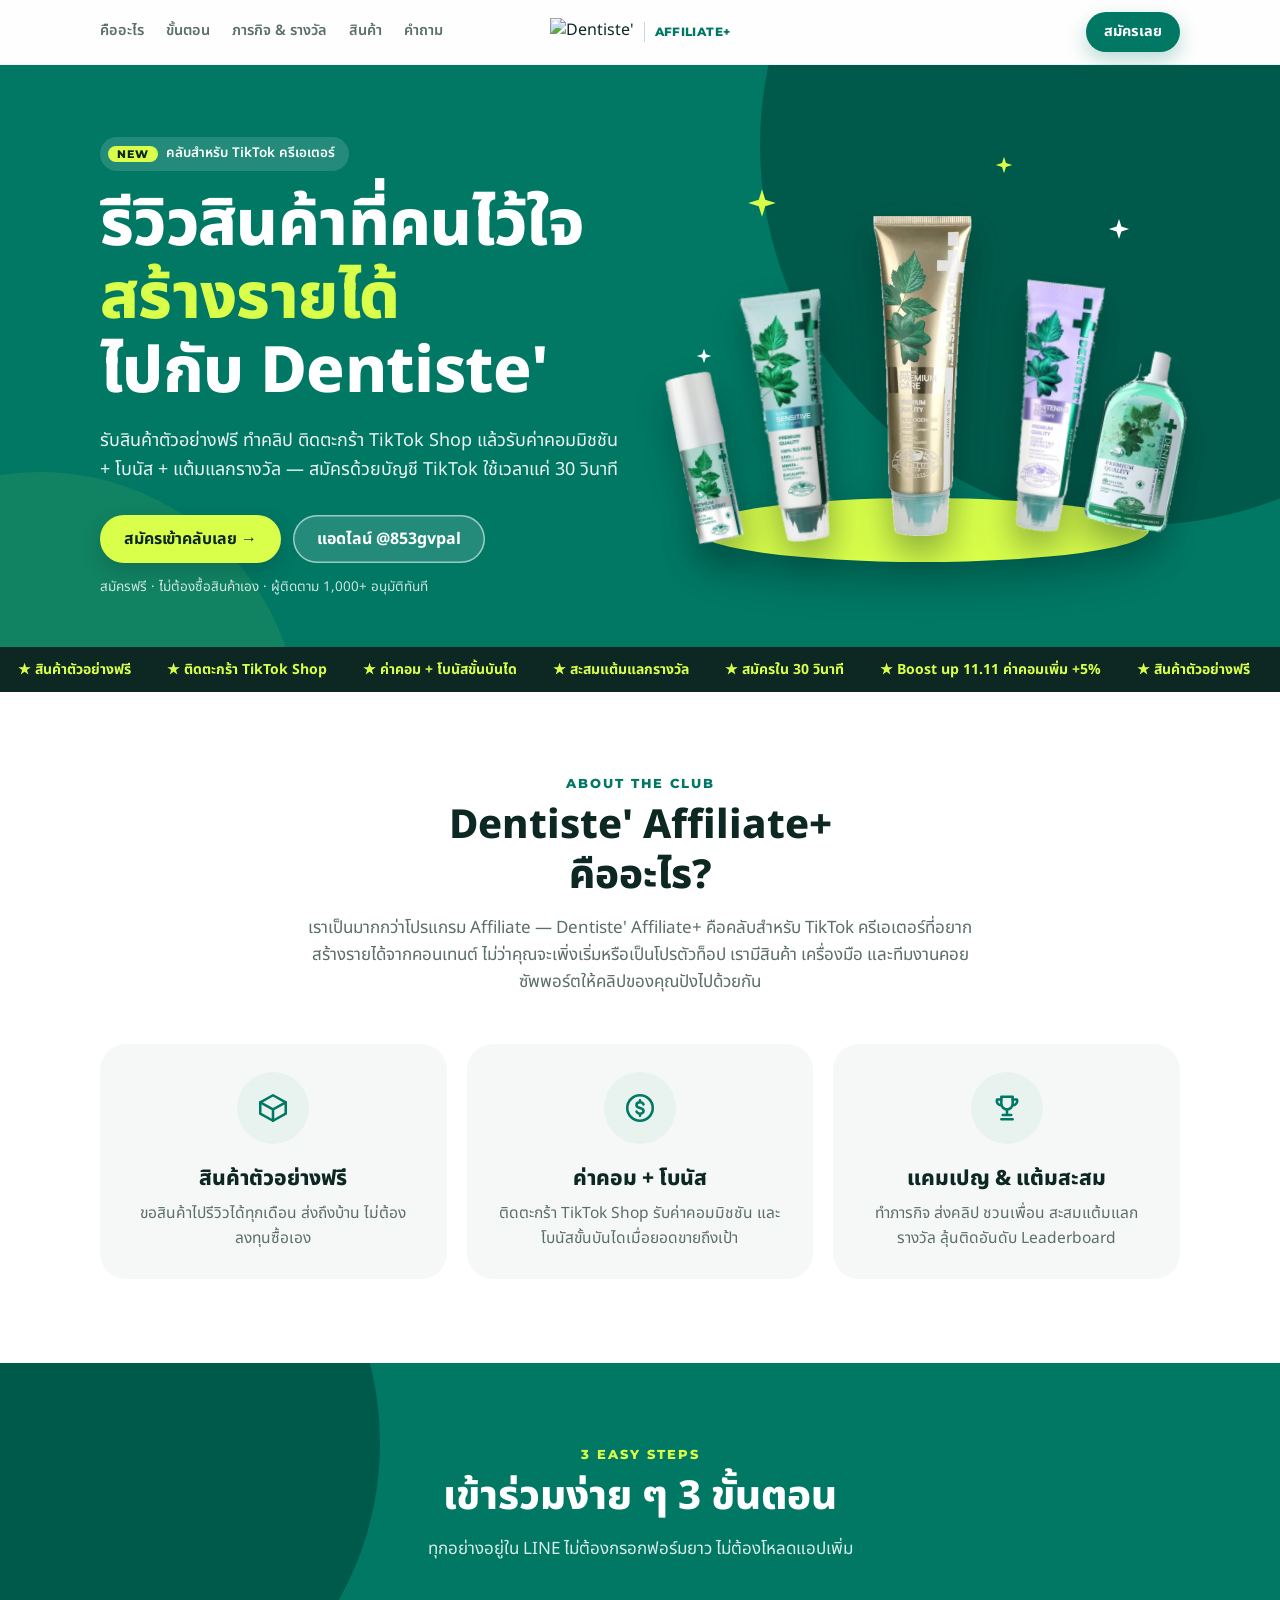
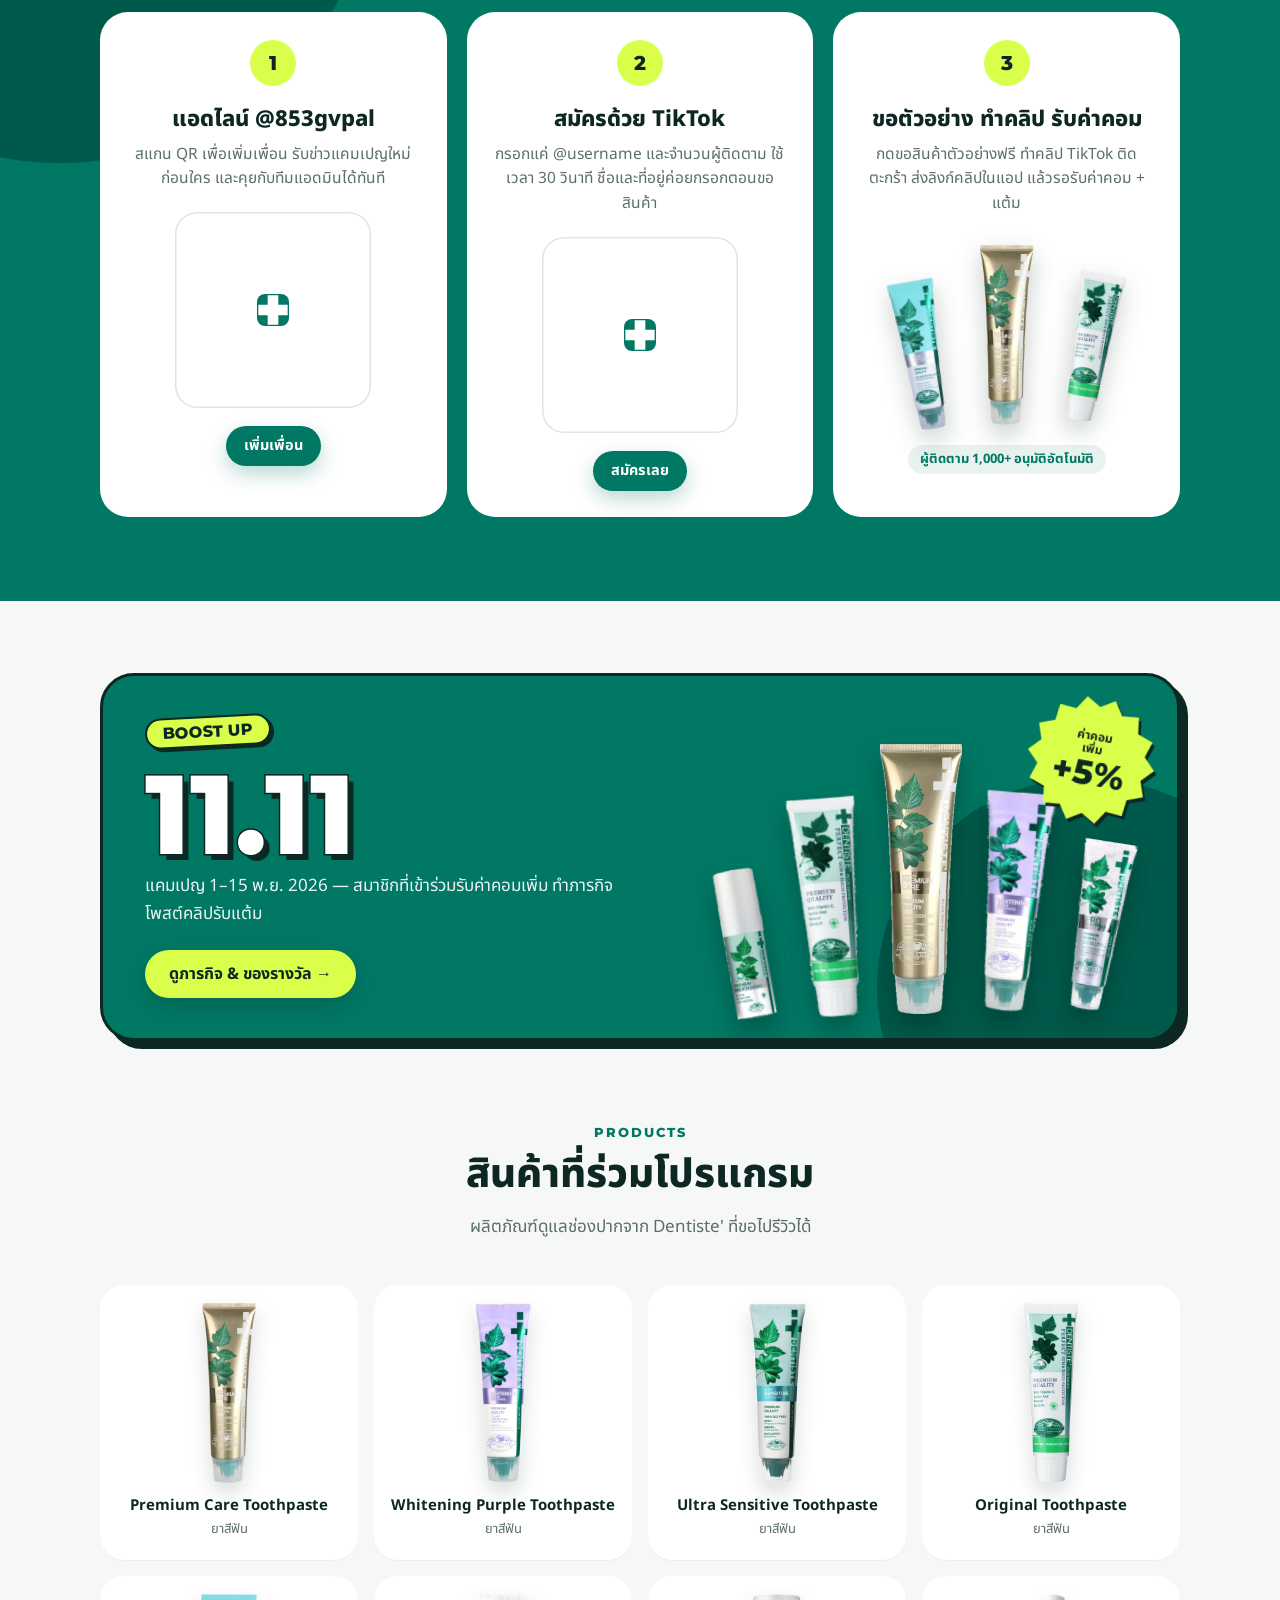
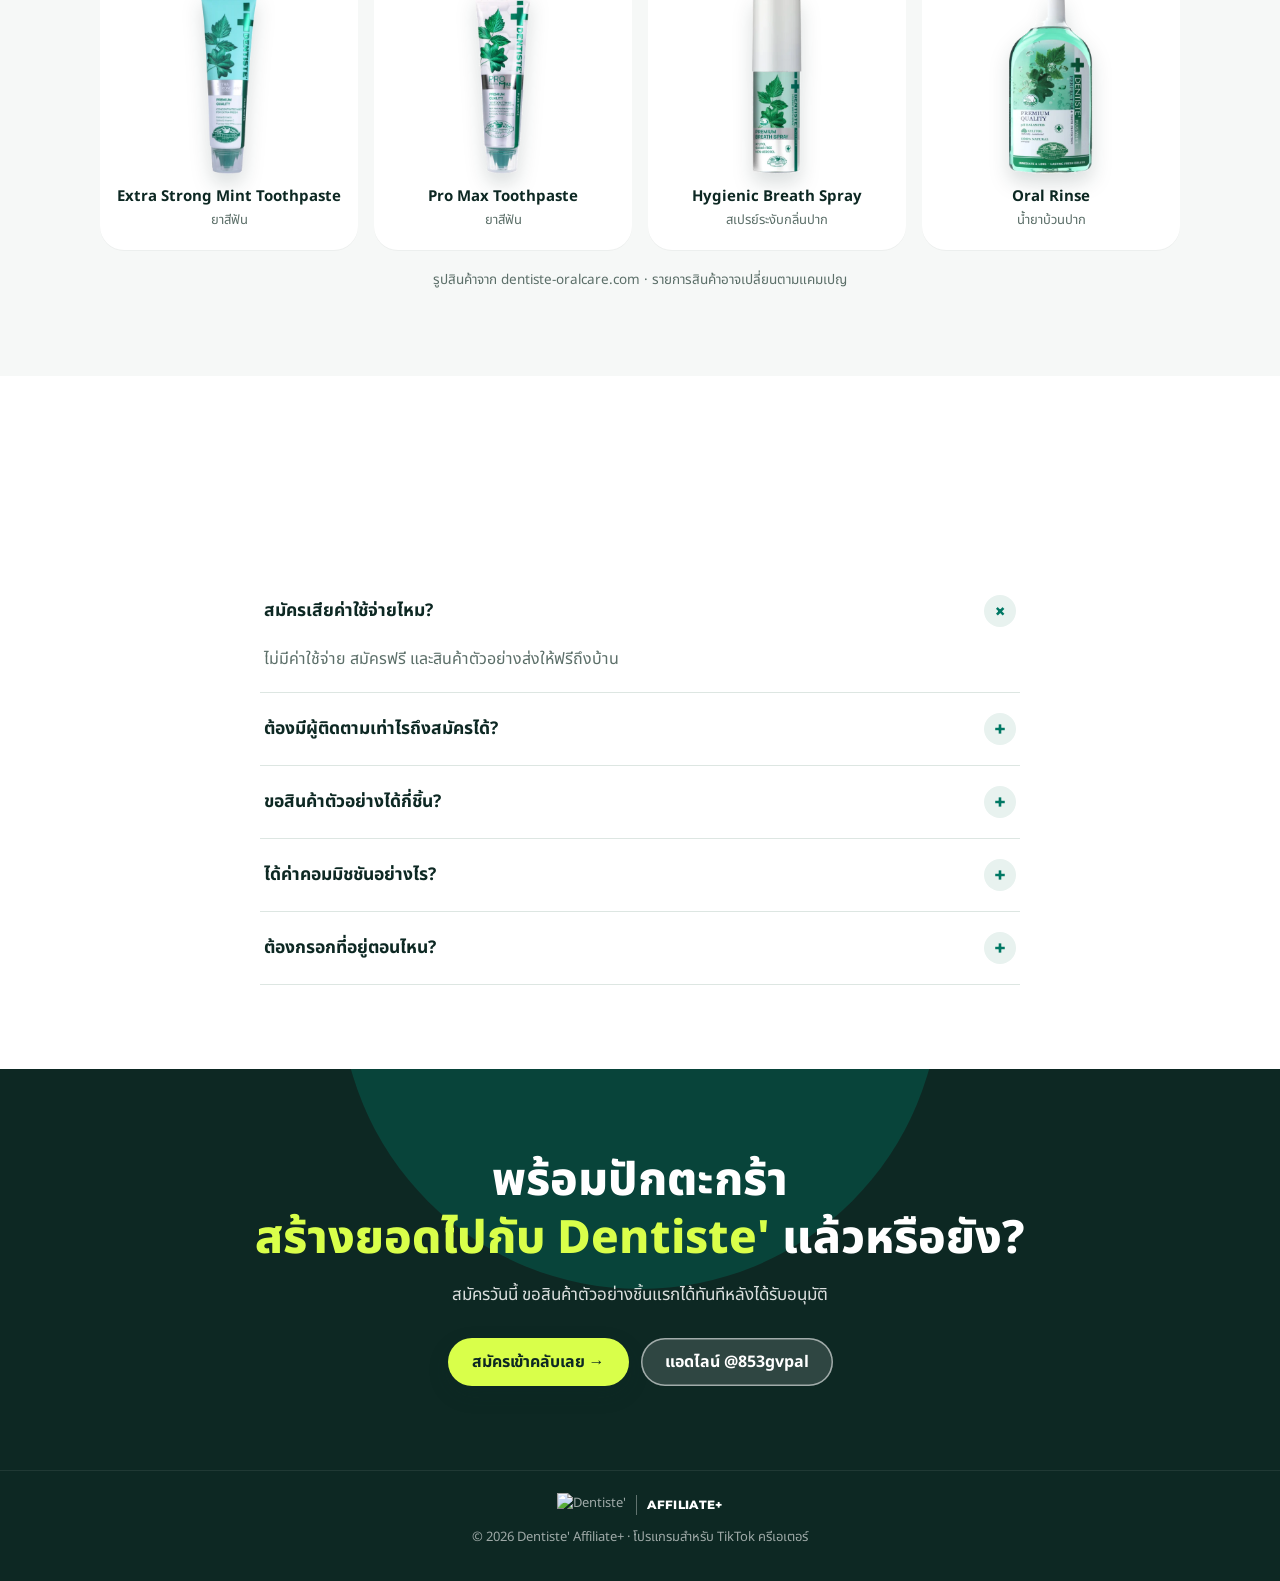
==== club/index.html @ a6939e0e "Landing: link to Affiliate Mission page" ====
<!doctype html>
<html lang="th">
<head>
<meta charset="utf-8">
<meta name="viewport" content="width=device-width, initial-scale=1, viewport-fit=cover">
<title>Dentiste' Affiliate+ | โปรแกรมครีเอเตอร์ TikTok</title>
<meta name="description" content="Dentiste' Affiliate+ คลับสำหรับ TikTok ครีเอเตอร์ รับสินค้าตัวอย่างฟรี ติดตะกร้า รับค่าคอมมิชชันและโบนัส สมัครง่ายใน 3 ขั้นตอน">
<meta property="og:title" content="Dentiste' Affiliate+">
<meta property="og:description" content="รับสินค้าตัวอย่างฟรี ติดตะกร้า TikTok รับค่าคอม + โบนัส สมัครใน 30 วินาที">
<meta property="og:image" content="https://test.jomeloandtongar.com/club/og.jpg">
<meta name="theme-color" content="#007864">
<link rel="icon" href="/logo-green.png">
<link rel="preconnect" href="https://fonts.googleapis.com"><link rel="preconnect" href="https://fonts.gstatic.com" crossorigin>
<link href="https://fonts.googleapis.com/css2?family=Montserrat:wght@700;800&family=Noto+Sans+Thai:wght@400;500;600;700;800&display=swap" rel="stylesheet">
<style>
  :root { --g: #007864; --gd: #005A4B; --gt: #E8F2EF; --lime: #D9FF4A; --ink: #0D2823; --mute: #5B6E68; --line: #DDE6E2; --bg: #F6F8F7; }
  * { box-sizing: border-box; }
  html { scroll-behavior: smooth; }
  body { margin: 0; font-family: 'Noto Sans Thai', system-ui, sans-serif; color: var(--ink); background: var(--bg); -webkit-font-smoothing: antialiased; line-height: 1.6; }
  a { color: inherit; }
  img { max-width: 100%; display: block; }
  .wrap { max-width: 1120px; margin: 0 auto; padding: 0 20px; }
  .mont { font-family: 'Montserrat', 'Noto Sans Thai', sans-serif; }

  /* top bar */
  .top { position: sticky; top: 0; z-index: 20; background: rgba(255, 255, 255, .86); -webkit-backdrop-filter: blur(18px) saturate(180%); backdrop-filter: blur(18px) saturate(180%); border-bottom: 1px solid rgba(13, 40, 35, .06); }
  .top .wrap { display: grid; grid-template-columns: 1fr auto 1fr; align-items: center; height: 64px; }
  .brand { grid-column: 2; display: flex; align-items: center; gap: 10px; text-decoration: none; }
  .brand img { height: 28px; width: auto; }
  .brand i { width: 1px; height: 20px; background: #C9D6D1; }
  .brand span { font: 800 11.5px 'Montserrat', sans-serif; letter-spacing: .03em; color: var(--g); }
  .nav { grid-column: 1; grid-row: 1; display: flex; gap: 22px; font-size: 14.5px; font-weight: 600; }
  .nav a { text-decoration: none; color: var(--mute); }
  .nav a:hover { color: var(--g); }
  .top .cta { grid-column: 3; justify-self: end; }
  .btn { display: inline-flex; align-items: center; justify-content: center; gap: 8px; min-height: 48px; padding: 0 24px; border-radius: 999px; font: 700 16px 'Noto Sans Thai', sans-serif; text-decoration: none; border: 0; cursor: pointer; transition: transform .15s, box-shadow .15s; }
  .btn:active { transform: scale(.97); }
  .btn.pri { background: var(--g); color: #fff; box-shadow: 0 8px 20px rgba(0, 120, 100, .28); }
  .btn.lime { background: var(--lime); color: var(--ink); box-shadow: 0 8px 20px rgba(13, 40, 35, .22); }
  .btn.ghost { background: rgba(255, 255, 255, .14); color: #fff; box-shadow: inset 0 0 0 1.5px rgba(255, 255, 255, .55); }
  .btn.sm { min-height: 40px; padding: 0 18px; font-size: 14.5px; }
  @media (max-width: 760px) { .nav { display: none; } .top .cta { display: none; } }

  /* hero */
  .hero { position: relative; overflow: hidden; background: var(--g); color: #fff; }
  .hero::before { content: ''; position: absolute; width: 760px; height: 760px; border-radius: 50%; background: var(--gd); right: -240px; top: -300px; }
  .hero::after { content: ''; position: absolute; width: 520px; height: 520px; border-radius: 50%; background: rgba(217, 255, 74, .08); left: -220px; bottom: -300px; }
  .hero .wrap { position: relative; z-index: 1; display: grid; grid-template-columns: 1.05fr 1fr; gap: 24px; align-items: center; padding-top: 72px; padding-bottom: 48px; }
  .eyebrow { display: inline-flex; align-items: center; gap: 8px; background: rgba(255, 255, 255, .14); border-radius: 999px; padding: 6px 14px 6px 8px; font-size: 13.5px; font-weight: 600; }
  .eyebrow b { background: var(--lime); color: var(--ink); border-radius: 999px; padding: 1px 9px; font: 800 11px 'Montserrat', sans-serif; letter-spacing: .08em; }
  .hero h1 { margin: 18px 0 0; font-size: clamp(38px, 5.6vw, 64px); line-height: 1.15; font-weight: 800; letter-spacing: -.01em; }
  .hero h1 .hl { color: var(--lime); }
  .hero p.lead { margin: 18px 0 0; font-size: 18px; opacity: .92; max-width: 520px; }
  .hero .ctas { display: flex; flex-wrap: wrap; gap: 12px; margin-top: 30px; }
  .hero .note { margin-top: 14px; font-size: 13.5px; opacity: .8; }
  .stage { position: relative; height: 440px; }
  .stage .pod { position: absolute; left: 6%; right: 6%; bottom: 26px; height: 64px; border-radius: 50%; background: var(--lime); box-shadow: 0 18px 40px rgba(0, 0, 0, .25); }
  .stage img { position: absolute; bottom: 52px; width: auto; transform: translateX(-50%); transform-origin: 50% 100%; filter: drop-shadow(0 18px 18px rgba(0, 30, 25, .38)); animation: fl 5s ease-in-out infinite; }
  @keyframes fl { 0%, 100% { translate: 0 0; } 50% { translate: 0 -8px; } }
  .spk { position: absolute; animation: tw 2.6s ease-in-out infinite; }
  @keyframes tw { 0%, 100% { opacity: .35; scale: .75; } 50% { opacity: 1; scale: 1.1; } }
  .ticker { position: relative; z-index: 1; background: var(--ink); color: var(--lime); overflow: hidden; white-space: nowrap; font: 700 14px 'Noto Sans Thai', sans-serif; }
  .ticker div { display: inline-block; padding: 12px 0; animation: tk 32s linear infinite; }
  .ticker span { margin: 0 18px; }
  @keyframes tk { to { transform: translateX(-50%); } }
  @media (max-width: 860px) {
    .hero .wrap { grid-template-columns: 1fr; padding-top: 44px; text-align: center; }
    .hero p.lead { margin-left: auto; margin-right: auto; }
    .hero .ctas { justify-content: center; }
    .stage { height: 300px; margin-top: 28px; }
    .stage img { bottom: 40px; scale: .74; }
    .stage .pod { bottom: 20px; height: 48px; }
  }

  section { padding: 84px 0; }
  .sec-k { font: 800 12.5px 'Montserrat', sans-serif; letter-spacing: .16em; color: var(--g); text-transform: uppercase; text-align: center; }
  .sec-t { margin: 10px auto 0; text-align: center; font-size: clamp(28px, 3.6vw, 40px); line-height: 1.25; font-weight: 800; max-width: 760px; }
  .sec-s { margin: 14px auto 0; text-align: center; color: var(--mute); font-size: 17px; max-width: 680px; }

  /* about */
  .about { background: #fff; }
  .perks { display: grid; grid-template-columns: repeat(3, 1fr); gap: 20px; margin-top: 48px; }
  .perk { background: var(--bg); border-radius: 26px; padding: 28px 26px; text-align: center; }
  .perk .ic { width: 72px; height: 72px; margin: 0 auto; border-radius: 50%; background: var(--gt); display: grid; place-items: center; }
  .perk .ic svg { width: 34px; height: 34px; fill: none; stroke: var(--g); stroke-width: 1.8; stroke-linecap: round; stroke-linejoin: round; }
  .perk h3 { margin: 18px 0 6px; font-size: 21px; font-weight: 800; }
  .perk p { margin: 0; color: var(--mute); font-size: 15.5px; }
  @media (max-width: 860px) { .perks { grid-template-columns: 1fr; } }

  /* steps */
  .steps { background: var(--g); color: #fff; position: relative; overflow: hidden; }
  .steps::before { content: ''; position: absolute; width: 640px; height: 640px; border-radius: 50%; background: var(--gd); left: -260px; top: -240px; }
  .steps .wrap { position: relative; }
  .steps .sec-k { color: var(--lime); }
  .steps .sec-s { color: rgba(255, 255, 255, .85); }
  .sgrid { display: grid; grid-template-columns: repeat(3, 1fr); gap: 20px; margin-top: 48px; }
  .step { background: #fff; color: var(--ink); border-radius: 28px; padding: 28px 24px 26px; text-align: center; display: flex; flex-direction: column; align-items: center; }
  .step .n { width: 46px; height: 46px; border-radius: 50%; background: var(--lime); display: grid; place-items: center; font: 800 20px 'Montserrat', sans-serif; }
  .step h3 { margin: 16px 0 6px; font-size: 22px; font-weight: 800; }
  .step p { margin: 0; color: var(--mute); font-size: 15.5px; }
  .qr { margin: 20px 0 0; width: 196px; height: 196px; padding: 14px; border-radius: 22px; background: #fff; box-shadow: inset 0 0 0 1.5px var(--line); position: relative; }
  .qr svg { width: 100%; height: 100%; display: block; }
  .qr .mid { position: absolute; left: 50%; top: 50%; width: 42px; height: 42px; margin: -21px 0 0 -21px; background: #fff; border-radius: 11px; display: grid; place-items: center; }
  .qr .mid div { width: 32px; height: 32px; border-radius: 8px; background: var(--g); display: grid; place-items: center; }
  .step .go { margin-top: 18px; }
  .step .tag { margin-top: 12px; font-size: 13px; color: var(--g); font-weight: 700; background: var(--gt); padding: 4px 12px; border-radius: 999px; }
  .prod3 { margin-top: 20px; height: 196px; width: 100%; position: relative; }
  .prod3 img { position: absolute; bottom: 8px; transform: translateX(-50%); transform-origin: 50% 100%; filter: drop-shadow(0 10px 12px rgba(0, 30, 25, .22)); }
  @media (max-width: 860px) { .sgrid { grid-template-columns: 1fr; } }

  /* campaign */
  .camp { padding: 72px 0 0; }
  .cbox { position: relative; overflow: hidden; border-radius: 34px; background: var(--g); color: #fff; display: grid; grid-template-columns: 1.1fr 1fr; align-items: center; border: 3px solid var(--ink); box-shadow: 8px 8px 0 var(--ink); }
  .cbox .tx { padding: 40px 42px; position: relative; z-index: 1; }
  .cbox .tag { display: inline-block; background: var(--lime); color: var(--ink); font: 800 16px 'Montserrat', sans-serif; padding: 4px 16px; border-radius: 999px; border: 2px solid var(--ink); box-shadow: 3px 3px 0 var(--ink); transform: rotate(-3deg); }
  .cbox .big { font: 800 clamp(64px, 9vw, 112px) 'Montserrat', sans-serif; line-height: .95; margin: 14px 0 6px; -webkit-text-stroke: 3px var(--ink); paint-order: stroke fill; text-shadow: 6px 6px 0 var(--ink); }
  .cbox p { margin: 6px 0 22px; font-size: 17px; opacity: .92; }
  .cbox .burst { position: absolute; right: 22px; top: 20px; z-index: 2; width: 128px; height: 128px; transform: rotate(10deg); filter: drop-shadow(3px 3px 0 var(--ink)); }
  .cbox .burst div { width: 100%; height: 100%; background: var(--lime); color: var(--ink); clip-path: polygon(100% 50%, 90.9% 59.3%, 95% 71.7%, 82.8% 76.2%, 81.2% 89.1%, 68.2% 87.8%, 61.1% 98.7%, 50% 92%, 38.9% 98.7%, 31.8% 87.8%, 18.8% 89.1%, 17.2% 76.2%, 5% 71.7%, 9.1% 59.3%, 0% 50%, 9.1% 40.7%, 5% 28.3%, 17.2% 23.8%, 18.8% 10.9%, 31.8% 12.2%, 38.9% 1.3%, 50% 8%, 61.1% 1.3%, 68.2% 12.2%, 81.2% 10.9%, 82.8% 23.8%, 95% 28.3%, 90.9% 40.7%); display: flex; flex-direction: column; align-items: center; justify-content: center; text-align: center; }
  .cbox .burst span { font-size: 12px; font-weight: 700; line-height: 1.1; }
  .cbox .burst b { font: 800 34px 'Montserrat', sans-serif; line-height: 1; }
  .cbox .art { position: relative; height: 100%; min-height: 340px; }
  .cbox .art::before { content: ''; position: absolute; width: 420px; height: 420px; border-radius: 50%; background: var(--gd); right: -120px; bottom: -160px; }
  .cbox .art img { position: absolute; bottom: 24px; transform: translateX(-50%); transform-origin: 50% 100%; filter: drop-shadow(0 14px 14px rgba(0, 30, 25, .4)); }
  @media (max-width: 860px) { .cbox { grid-template-columns: 1fr; text-align: center; } .cbox .tx { padding: 34px 24px 0; } .cbox .art { min-height: 260px; } .cbox .burst { width: 104px; height: 104px; right: 12px; top: 12px; } .cbox .burst b { font-size: 26px; } }

  /* products */
  .pgrid { display: grid; grid-template-columns: repeat(4, 1fr); gap: 16px; margin-top: 44px; }
  .pc { background: #fff; border-radius: 24px; padding: 18px 16px 18px; text-align: center; box-shadow: 0 1px 0 rgba(13, 40, 35, .04); transition: transform .2s, box-shadow .2s; }
  .pc:hover { transform: translateY(-4px); box-shadow: 0 16px 30px rgba(0, 60, 50, .10); }
  .pc .im { height: 180px; display: flex; align-items: flex-end; justify-content: center; }
  .pc .im img { max-height: 100%; max-width: 100%; height: auto; width: auto; object-fit: contain; filter: drop-shadow(0 10px 10px rgba(0, 30, 25, .15)); }
  .pc b { display: block; margin-top: 12px; font-size: 15px; line-height: 1.4; }
  .pc span { font-size: 13px; color: var(--mute); }
  .src { text-align: center; margin-top: 20px; font-size: 13.5px; color: var(--mute); }
  @media (max-width: 860px) { .pgrid { grid-template-columns: repeat(2, 1fr); } .pc .im { height: 140px; } }

  /* faq */
  .faq { background: #fff; }
  .qa { max-width: 760px; margin: 40px auto 0; }
  details { border-bottom: 1px solid var(--line); }
  summary { list-style: none; cursor: pointer; padding: 20px 4px; font-size: 17.5px; font-weight: 700; display: flex; justify-content: space-between; align-items: center; gap: 16px; }
  summary::-webkit-details-marker { display: none; }
  summary::after { content: '+'; flex: none; width: 32px; height: 32px; border-radius: 50%; background: var(--gt); color: var(--g); display: grid; place-items: center; font: 700 20px 'Montserrat', sans-serif; transition: transform .2s; }
  details[open] summary::after { transform: rotate(45deg); }
  details p { margin: 0 4px 20px; color: var(--mute); font-size: 16px; }

  /* final */
  .final { background: var(--ink); color: #fff; text-align: center; position: relative; overflow: hidden; }
  .final::before { content: ''; position: absolute; width: 600px; height: 600px; border-radius: 50%; background: rgba(0, 120, 100, .35); left: 50%; top: -380px; transform: translateX(-50%); }
  .final .wrap { position: relative; }
  .final h2 { margin: 0; font-size: clamp(30px, 4vw, 46px); line-height: 1.25; font-weight: 800; }
  .final h2 .hl { color: var(--lime); }
  .final p { margin: 14px auto 28px; max-width: 560px; opacity: .85; font-size: 17px; }
  .final .ctas { display: flex; justify-content: center; flex-wrap: wrap; gap: 12px; }
  footer { background: var(--ink); color: rgba(255, 255, 255, .6); font-size: 13px; text-align: center; padding: 22px 20px 34px; border-top: 1px solid rgba(255, 255, 255, .08); }
  footer .brand { justify-content: center; margin-bottom: 10px; }
  footer .brand span { color: #fff; }
  footer .brand i { background: rgba(255, 255, 255, .35); }

  .rv { opacity: 0; transform: translateY(18px); transition: opacity .7s ease, transform .7s ease; }
  .rv.in { opacity: 1; transform: none; }
  @media (prefers-reduced-motion: reduce) { * { animation: none !important; transition: none !important; } .rv { opacity: 1; transform: none; } html { scroll-behavior: auto; } }
</style>
</head>
<body>

<header class="top"><div class="wrap">
  <nav class="nav"><a href="#about">คืออะไร</a><a href="#steps">ขั้นตอน</a><a href="/club/challenge/">ภารกิจ & รางวัล</a><a href="#products">สินค้า</a><a href="#faq">คำถาม</a></nav>
  <a class="brand" href="#top" aria-label="Dentiste' Affiliate+"><img src="/logo-green.png" alt="Dentiste'"><i></i><span>AFFILIATE+</span></a>
  <a class="btn pri sm cta" href="https://liff.line.me/2012132241-ifUH9yrd?page=register&amp;c=landing">สมัครเลย</a>
</div></header>

<main id="top">
<section class="hero" style="padding:0">
  <div class="wrap">
    <div>
      <span class="eyebrow"><b>NEW</b>คลับสำหรับ TikTok ครีเอเตอร์</span>
      <h1>รีวิวสินค้าที่คนไว้ใจ<br><span class="hl">สร้างรายได้</span><br>ไปกับ Dentiste'</h1>
      <p class="lead">รับสินค้าตัวอย่างฟรี ทำคลิป ติดตะกร้า TikTok Shop แล้วรับค่าคอมมิชชัน + โบนัส + แต้มแลกรางวัล — สมัครด้วยบัญชี TikTok ใช้เวลาแค่ 30 วินาที</p>
      <div class="ctas"><a class="btn lime" href="https://liff.line.me/2012132241-ifUH9yrd?page=register&amp;c=landing">สมัครเข้าคลับเลย →</a><a class="btn ghost" href="https://line.me/R/ti/p/@853gvpal">แอดไลน์ @853gvpal</a></div>
      <div class="note">สมัครฟรี · ไม่ต้องซื้อสินค้าเอง · ผู้ติดตาม 1,000+ อนุมัติทันที</div>
    </div>
    <div class="stage" aria-hidden="true">
      <div class="pod"></div>
      <img src="/img/c/spray.webp" alt="" style="left:11%;height:170px;rotate:-12deg;animation-delay:.4s">
      <img src="/img/c/rinse.webp" alt="" style="left:89%;height:180px;rotate:11deg;animation-delay:1.5s">
      <img src="/img/c/sens.webp" alt="" style="left:28%;height:250px;rotate:-7deg;animation-delay:1.1s">
      <img src="/img/c/purple.webp" alt="" style="left:72%;height:250px;rotate:7deg;animation-delay:.7s">
      <img src="/img/c/care.webp" alt="" style="left:50%;height:320px;animation-delay:0s">
      <svg class="spk" style="left:16%;top:40px;width:30px;height:30px;animation-delay:0.2s" viewBox="0 0 24 24"><path d="M12 1l2.6 8.4L23 12l-8.4 2.6L12 23l-2.6-8.4L1 12l8.4-2.6z" fill="#D9FF4A"/></svg><svg class="spk" style="left:86%;top:70px;width:22px;height:22px;animation-delay:1s" viewBox="0 0 24 24"><path d="M12 1l2.6 8.4L23 12l-8.4 2.6L12 23l-2.6-8.4L1 12l8.4-2.6z" fill="#fff"/></svg><svg class="spk" style="left:64%;top:8px;width:18px;height:18px;animation-delay:1.6s" viewBox="0 0 24 24"><path d="M12 1l2.6 8.4L23 12l-8.4 2.6L12 23l-2.6-8.4L1 12l8.4-2.6z" fill="#D9FF4A"/></svg><svg class="spk" style="left:6%;top:200px;width:16px;height:16px;animation-delay:0.8s" viewBox="0 0 24 24"><path d="M12 1l2.6 8.4L23 12l-8.4 2.6L12 23l-2.6-8.4L1 12l8.4-2.6z" fill="#fff"/></svg>
    </div>
  </div>
  <div class="ticker" aria-hidden="true"><div><span>★ สินค้าตัวอย่างฟรี</span><span>★ ติดตะกร้า TikTok Shop</span><span>★ ค่าคอม + โบนัสขั้นบันได</span><span>★ สะสมแต้มแลกรางวัล</span><span>★ สมัครใน 30 วินาที</span><span>★ Boost up 11.11 ค่าคอมเพิ่ม +5%</span><span>★ สินค้าตัวอย่างฟรี</span><span>★ ติดตะกร้า TikTok Shop</span><span>★ ค่าคอม + โบนัสขั้นบันได</span><span>★ สะสมแต้มแลกรางวัล</span><span>★ สมัครใน 30 วินาที</span><span>★ Boost up 11.11 ค่าคอมเพิ่ม +5%</span></div></div>
</section>

<section class="about" id="about">
  <div class="wrap">
    <div class="sec-k rv">About the club</div>
    <h2 class="sec-t rv">Dentiste' Affiliate+<br>คืออะไร?</h2>
    <p class="sec-s rv">เราเป็นมากกว่าโปรแกรม Affiliate — Dentiste' Affiliate+ คือคลับสำหรับ TikTok ครีเอเตอร์ที่อยากสร้างรายได้จากคอนเทนต์ ไม่ว่าคุณจะเพิ่งเริ่มหรือเป็นโปรตัวท็อป เรามีสินค้า เครื่องมือ และทีมงานคอยซัพพอร์ตให้คลิปของคุณปังไปด้วยกัน</p>
    <div class="perks">
      <div class="perk rv"><div class="ic"><svg viewBox="0 0 24 24"><path d="M21 8 12 3 3 8v8l9 5 9-5z"/><path d="M3 8l9 5 9-5M12 13v8"/></svg></div><h3>สินค้าตัวอย่างฟรี</h3><p>ขอสินค้าไปรีวิวได้ทุกเดือน ส่งถึงบ้าน ไม่ต้องลงทุนซื้อเอง</p></div>
      <div class="perk rv"><div class="ic"><svg viewBox="0 0 24 24"><circle cx="12" cy="12" r="9"/><path d="M14.5 9.5c-.5-1-1.4-1.5-2.5-1.5-1.5 0-2.5.8-2.5 2s1 1.6 2.5 2 2.5.8 2.5 2-1 2-2.5 2c-1.1 0-2-.5-2.5-1.5M12 6.5V8M12 16v1.5"/></svg></div><h3>ค่าคอม + โบนัส</h3><p>ติดตะกร้า TikTok Shop รับค่าคอมมิชชัน และโบนัสขั้นบันไดเมื่อยอดขายถึงเป้า</p></div>
      <div class="perk rv"><div class="ic"><svg viewBox="0 0 24 24"><path d="M8 4h8v5a4 4 0 0 1-8 0z"/><path d="M8 6H5a3 3 0 0 0 3 4M16 6h3a3 3 0 0 1-3 4M12 13v4M8 20h8M9 17h6"/></svg></div><h3>แคมเปญ & แต้มสะสม</h3><p>ทำภารกิจ ส่งคลิป ชวนเพื่อน สะสมแต้มแลกรางวัล ลุ้นติดอันดับ Leaderboard</p></div>
    </div>
  </div>
</section>

<section class="steps" id="steps">
  <div class="wrap">
    <div class="sec-k rv">3 easy steps</div>
    <h2 class="sec-t rv">เข้าร่วมง่าย ๆ 3 ขั้นตอน</h2>
    <p class="sec-s rv">ทุกอย่างอยู่ใน LINE ไม่ต้องกรอกฟอร์มยาว ไม่ต้องโหลดแอปเพิ่ม</p>
    <div class="sgrid">
      <div class="step rv"><span class="n">1</span><h3>แอดไลน์ @853gvpal</h3><p>สแกน QR เพื่อเพิ่มเพื่อน รับข่าวแคมเปญใหม่ก่อนใคร และคุยกับทีมแอดมินได้ทันที</p>
        <a class="qr" href="https://line.me/R/ti/p/@853gvpal" aria-label="เพิ่มเพื่อน LINE @853gvpal"><svg data-qr="https://line.me/R/ti/p/@853gvpal" aria-hidden="true"></svg><span class="mid"><div><svg width="18" height="18" viewBox="0 0 24 24"><path d="M8 1h8v7h7v8h-7v7H8v-7H1V8h7z" fill="#fff"/></svg></div></span></a>
        <a class="btn pri sm go" href="https://line.me/R/ti/p/@853gvpal">เพิ่มเพื่อน</a></div>
      <div class="step rv"><span class="n">2</span><h3>สมัครด้วย TikTok</h3><p>กรอกแค่ @username และจำนวนผู้ติดตาม ใช้เวลา 30 วินาที ชื่อและที่อยู่ค่อยกรอกตอนขอสินค้า</p>
        <a class="qr" href="https://liff.line.me/2012132241-ifUH9yrd?page=register&amp;c=landing" aria-label="สมัครสมาชิก"><svg data-qr="https://liff.line.me/2012132241-ifUH9yrd?page=register&amp;c=landing" aria-hidden="true"></svg><span class="mid"><div><svg width="18" height="18" viewBox="0 0 24 24"><path d="M8 1h8v7h7v8h-7v7H8v-7H1V8h7z" fill="#fff"/></svg></div></span></a>
        <a class="btn pri sm go" href="https://liff.line.me/2012132241-ifUH9yrd?page=register&amp;c=landing">สมัครเลย</a></div>
      <div class="step rv"><span class="n">3</span><h3>ขอตัวอย่าง ทำคลิป รับค่าคอม</h3><p>กดขอสินค้าตัวอย่างฟรี ทำคลิป TikTok ติดตะกร้า ส่งลิงก์คลิปในแอป แล้วรอรับค่าคอม + แต้ม</p>
        <div class="prod3" aria-hidden="true">
          <img src="/img/c/mint.webp" alt="" style="left:26%;height:150px;rotate:-10deg">
          <img src="/img/c/orig.webp" alt="" style="left:74%;height:150px;rotate:10deg">
          <img src="/img/c/care.webp" alt="" style="left:50%;height:180px">
        </div>
        <span class="tag">ผู้ติดตาม 1,000+ อนุมัติอัตโนมัติ</span></div>
    </div>
  </div>
</section>

<div class="camp"><div class="wrap">
  <div class="cbox rv">
    <div class="burst"><div><span>ค่าคอม<br>เพิ่ม</span><b>+5%</b></div></div>
    <div class="tx">
      <span class="tag">BOOST UP</span>
      <div class="big">11.11</div>
      <p>แคมเปญ 1–15 พ.ย. 2026 — สมาชิกที่เข้าร่วมรับค่าคอมเพิ่ม ทำภารกิจโพสต์คลิปรับแต้ม</p>
      <a class="btn lime" href="/club/challenge/">ดูภารกิจ & ของรางวัล →</a>
    </div>
    <div class="art" aria-hidden="true">
      <img src="/img/c/spray.webp" alt="" style="left:18%;height:150px;rotate:-10deg">
      <img src="/img/c/promax.webp" alt="" style="left:82%;height:170px;rotate:9deg">
      <img src="/img/c/orig.webp" alt="" style="left:34%;height:220px;rotate:-5deg">
      <img src="/img/c/purple.webp" alt="" style="left:66%;height:220px;rotate:5deg">
      <img src="/img/c/care.webp" alt="" style="left:50%;height:270px">
    </div>
  </div>
</div></div>

<section id="products">
  <div class="wrap">
    <div class="sec-k rv">Products</div>
    <h2 class="sec-t rv">สินค้าที่ร่วมโปรแกรม</h2>
    <p class="sec-s rv">ผลิตภัณฑ์ดูแลช่องปากจาก Dentiste' ที่ขอไปรีวิวได้</p>
    <div class="pgrid"><div class="pc rv"><div class="im"><img src="/img/c/care.webp" alt="Dentiste' Premium Care Toothpaste" loading="lazy"></div><b>Premium Care Toothpaste</b><span>ยาสีฟัน</span></div><div class="pc rv"><div class="im"><img src="/img/c/purple.webp" alt="Dentiste' Whitening Purple Toothpaste" loading="lazy"></div><b>Whitening Purple Toothpaste</b><span>ยาสีฟัน</span></div><div class="pc rv"><div class="im"><img src="/img/c/sens.webp" alt="Dentiste' Ultra Sensitive Toothpaste" loading="lazy"></div><b>Ultra Sensitive Toothpaste</b><span>ยาสีฟัน</span></div><div class="pc rv"><div class="im"><img src="/img/c/orig.webp" alt="Dentiste' Original Toothpaste" loading="lazy"></div><b>Original Toothpaste</b><span>ยาสีฟัน</span></div><div class="pc rv"><div class="im"><img src="/img/c/mint.webp" alt="Dentiste' Extra Strong Mint Toothpaste" loading="lazy"></div><b>Extra Strong Mint Toothpaste</b><span>ยาสีฟัน</span></div><div class="pc rv"><div class="im"><img src="/img/c/promax.webp" alt="Dentiste' Pro Max Toothpaste" loading="lazy"></div><b>Pro Max Toothpaste</b><span>ยาสีฟัน</span></div><div class="pc rv"><div class="im"><img src="/img/c/spray.webp" alt="Dentiste' Hygienic Breath Spray" loading="lazy"></div><b>Hygienic Breath Spray</b><span>สเปรย์ระงับกลิ่นปาก</span></div><div class="pc rv"><div class="im"><img src="/img/c/rinse.webp" alt="Dentiste' Oral Rinse" loading="lazy"></div><b>Oral Rinse</b><span>น้ำยาบ้วนปาก</span></div></div>
    <div class="src">รูปสินค้าจาก dentiste-oralcare.com · รายการสินค้าอาจเปลี่ยนตามแคมเปญ</div>
  </div>
</section>

<section class="faq" id="faq">
  <div class="wrap">
    <div class="sec-k rv">FAQ</div>
    <h2 class="sec-t rv">คำถามที่พบบ่อย</h2>
    <div class="qa">
      <details open><summary>สมัครเสียค่าใช้จ่ายไหม?</summary><p>ไม่มีค่าใช้จ่าย สมัครฟรี และสินค้าตัวอย่างส่งให้ฟรีถึงบ้าน</p></details>
      <details><summary>ต้องมีผู้ติดตามเท่าไรถึงสมัครได้?</summary><p>สมัครได้ทุกคนที่มีบัญชี TikTok ถ้ามีผู้ติดตาม 1,000 คนขึ้นไประบบอนุมัติให้อัตโนมัติ ถ้าน้อยกว่านั้นทีมงานจะตรวจสอบและแจ้งผลทาง LINE</p></details>
      <details><summary>ขอสินค้าตัวอย่างได้กี่ชิ้น?</summary><p>ขอได้ตามโควตาของแต่ละเดือน ดูจำนวนสิทธิ์ที่เหลือได้ในหน้า "สินค้า" ในแอป เมื่อได้รับของแล้วส่งลิงก์คลิปรีวิวเพื่อขอชิ้นต่อไป</p></details>
      <details><summary>ได้ค่าคอมมิชชันอย่างไร?</summary><p>ติดตะกร้าสินค้า Dentiste' ใน TikTok Shop ค่าคอมจ่ายตามระบบ TikTok Shop และทีมงานนำยอดขายมาคำนวณโบนัสขั้นบันไดและแต้มให้ในแอป</p></details>
      <details><summary>ต้องกรอกที่อยู่ตอนไหน?</summary><p>กรอกครั้งเดียวตอนขอสินค้าตัวอย่างชิ้นแรก ระบบจะจำไว้ให้ ครั้งต่อไปกดยืนยันได้เลย</p></details>
    </div>
  </div>
</section>

<section class="final">
  <div class="wrap">
    <h2>พร้อมปักตะกร้า<br><span class="hl">สร้างยอดไปกับ Dentiste'</span> แล้วหรือยัง?</h2>
    <p>สมัครวันนี้ ขอสินค้าตัวอย่างชิ้นแรกได้ทันทีหลังได้รับอนุมัติ</p>
    <div class="ctas"><a class="btn lime" href="https://liff.line.me/2012132241-ifUH9yrd?page=register&amp;c=landing">สมัครเข้าคลับเลย →</a><a class="btn ghost" href="https://line.me/R/ti/p/@853gvpal">แอดไลน์ @853gvpal</a></div>
  </div>
</section>
</main>

<footer>
  <div class="brand"><img src="/logo-white.png" alt="Dentiste'" style="height:24px"><i></i><span>AFFILIATE+</span></div>
  © 2026 Dentiste' Affiliate+ · โปรแกรมสำหรับ TikTok ครีเอเตอร์
</footer>

<script src="https://cdnjs.cloudflare.com/ajax/libs/qrcode-generator/1.4.4/qrcode.min.js"></script>
<script>
  (function () {
    var els = document.querySelectorAll('.rv');
    if (!('IntersectionObserver' in window)) { els.forEach(function (e) { e.classList.add('in'); }); } else {
      var io = new IntersectionObserver(function (es) { es.forEach(function (e) { if (e.isIntersecting) { e.target.classList.add('in'); io.unobserve(e.target); } }); }, { threshold: .12 });
      els.forEach(function (e) { io.observe(e); });
    }
    if (window.qrcode) document.querySelectorAll('svg[data-qr]').forEach(function (svg) {
      var q = qrcode(0, 'H'); q.addData(svg.getAttribute('data-qr').replace(/&amp;/g, '&')); q.make();
      var n = q.getModuleCount(), d = '';
      for (var y = 0; y < n; y++) for (var x = 0; x < n; x++) if (q.isDark(y, x)) { var s = x; while (x + 1 < n && q.isDark(y, x + 1)) x++; d += 'M' + s + ' ' + y + 'h' + (x - s + 1) + 'v1h-' + (x - s + 1) + 'z'; }
      svg.setAttribute('viewBox', '0 0 ' + n + ' ' + n); svg.setAttribute('shape-rendering', 'crispEdges');
      svg.innerHTML = '<path d="' + d + '" fill="#0D2823"/>';
    });
  })();
</script>
</body>
</html>
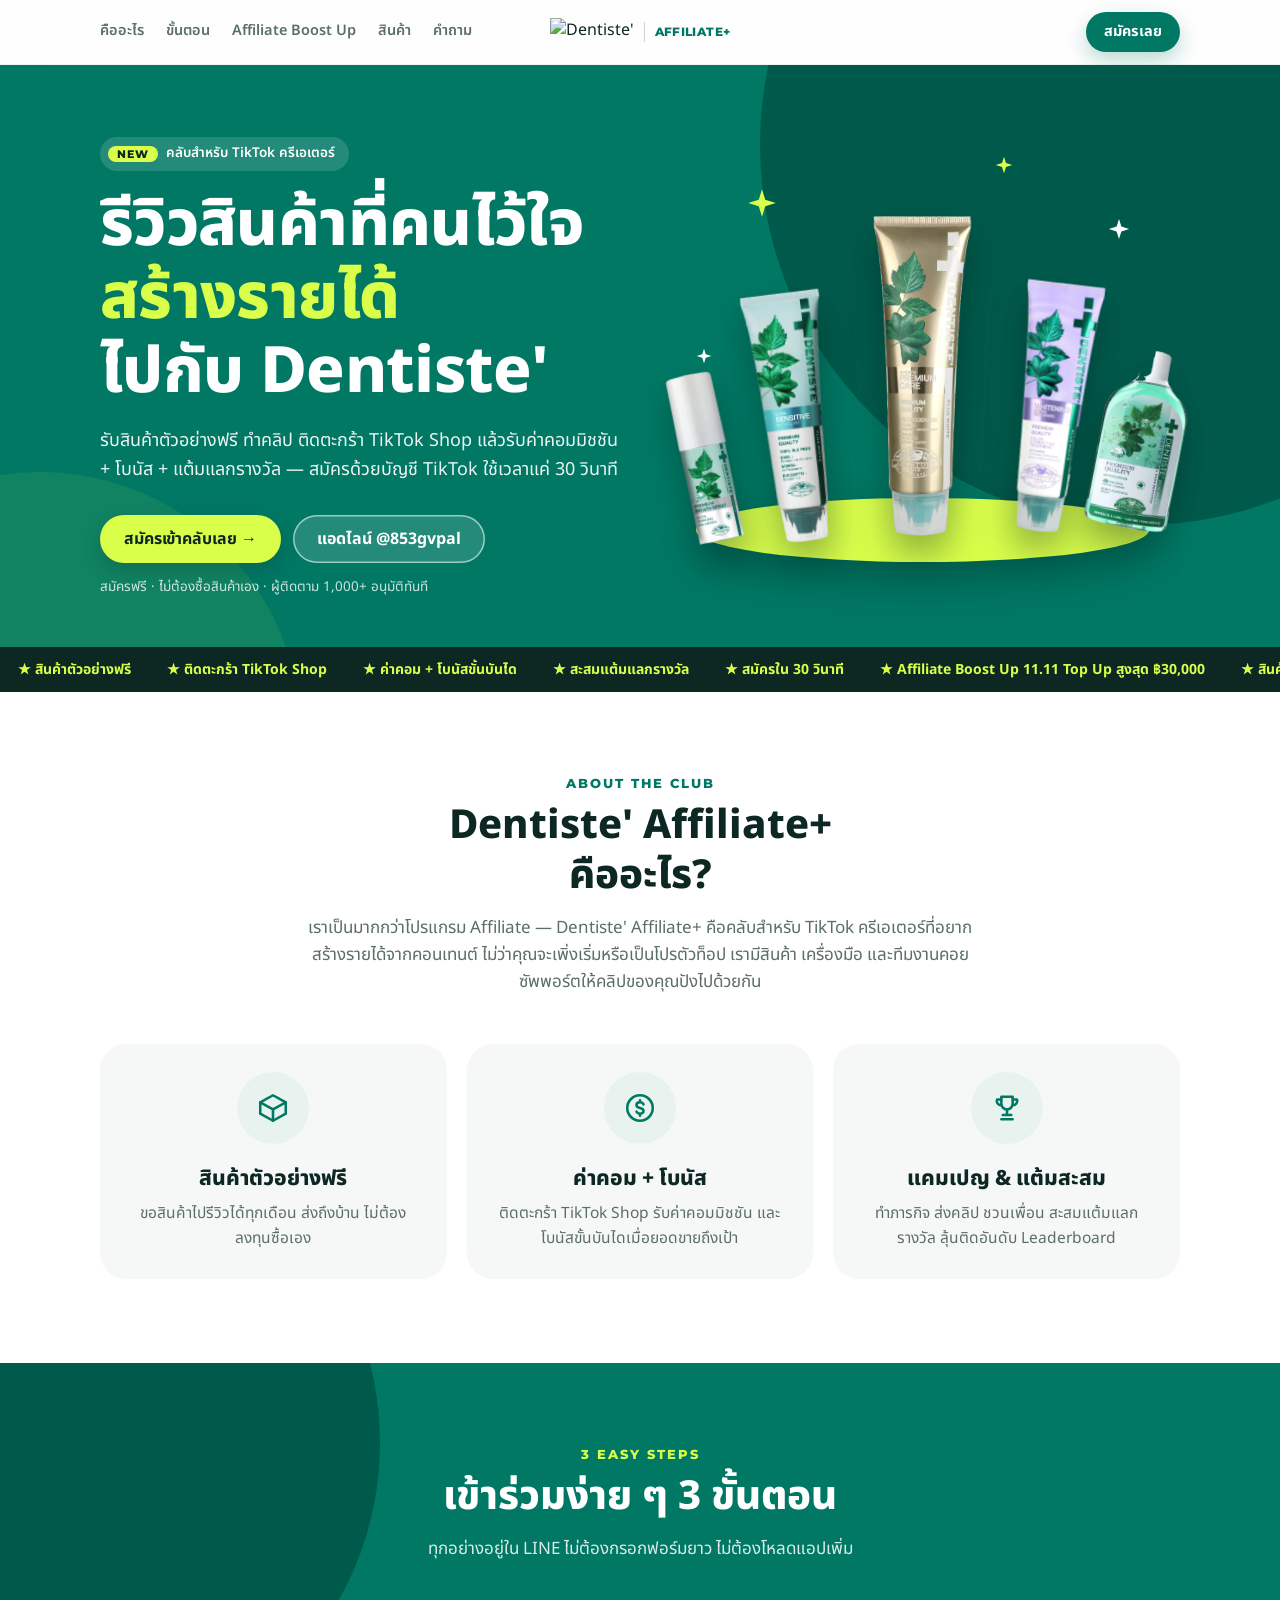
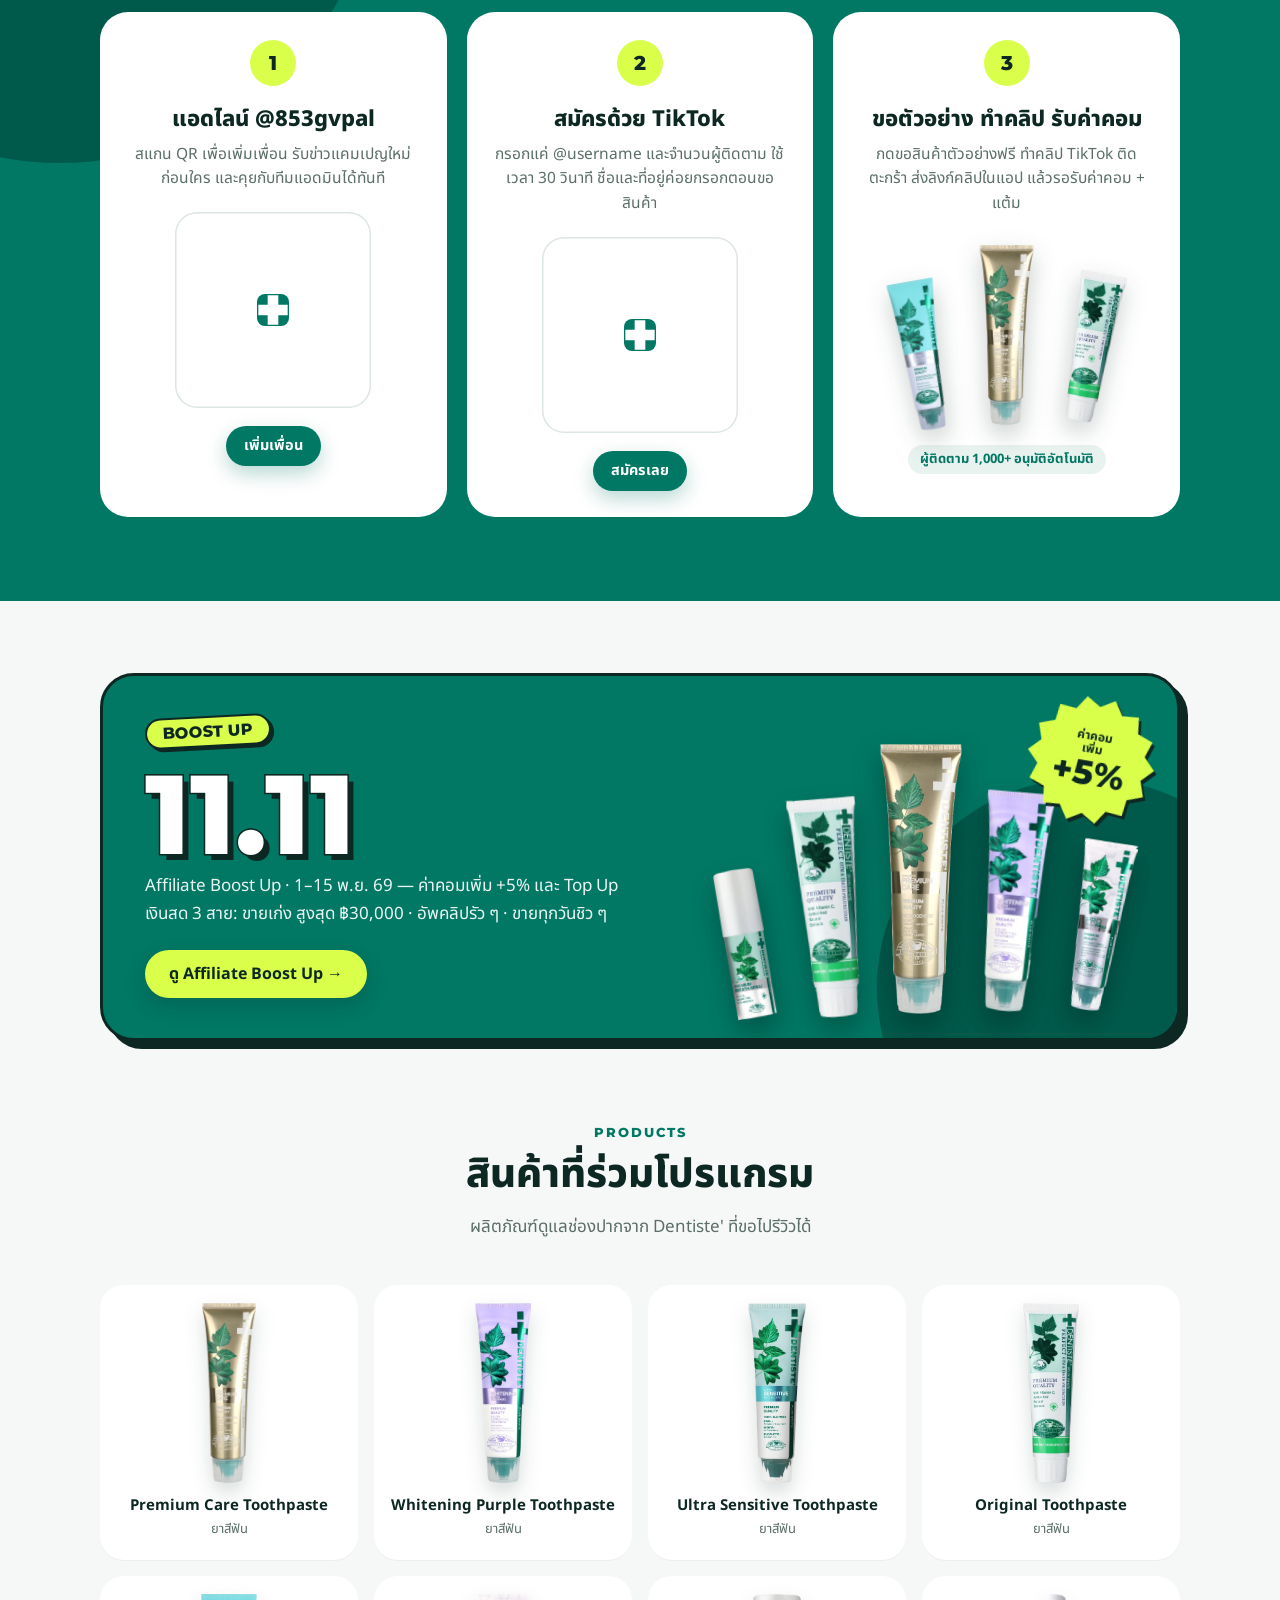
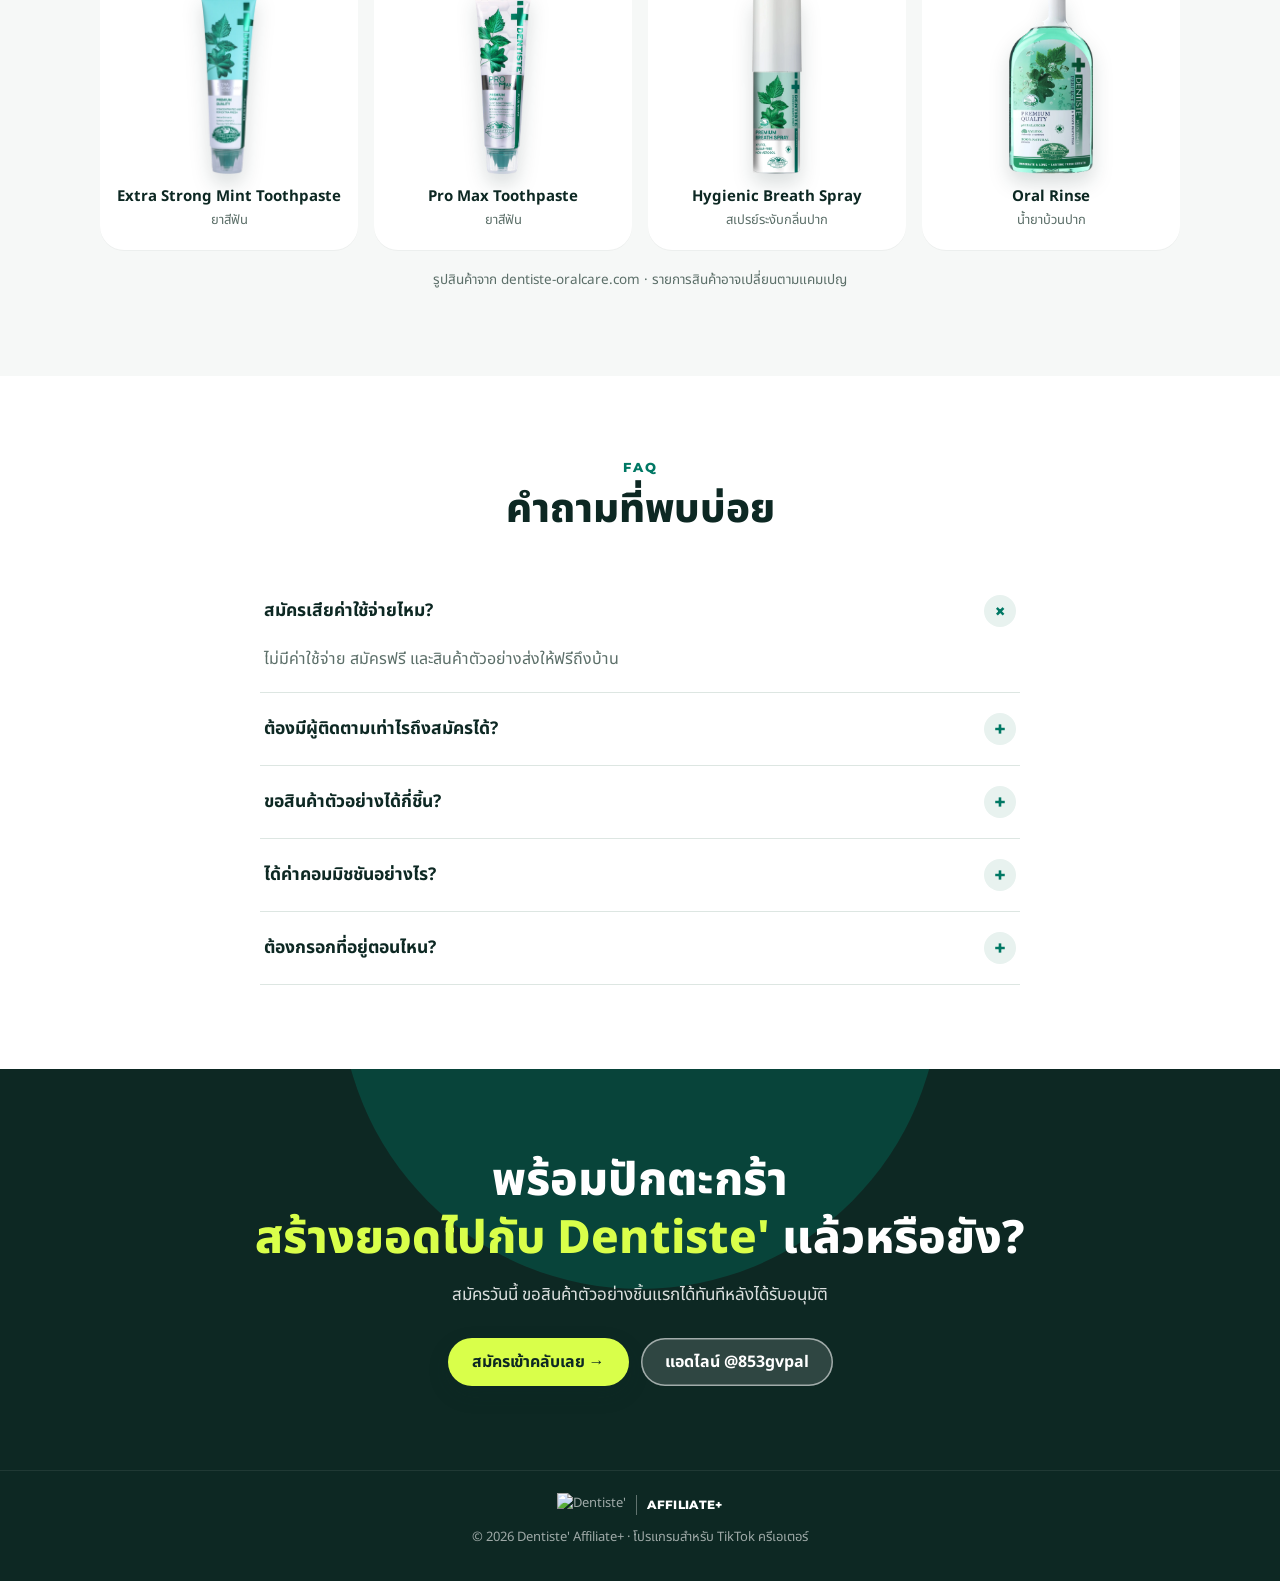
==== commit 99f2b337: "Landing: rename to Affiliate Boost Up" ====
--- a/club/index.html
+++ b/club/index.html
@@ -166,7 +166,7 @@
 <body>
 
 <header class="top"><div class="wrap">
-  <nav class="nav"><a href="#about">คืออะไร</a><a href="#steps">ขั้นตอน</a><a href="/club/challenge/">ภารกิจ & รางวัล</a><a href="#products">สินค้า</a><a href="#faq">คำถาม</a></nav>
+  <nav class="nav"><a href="#about">คืออะไร</a><a href="#steps">ขั้นตอน</a><a href="/club/challenge/">Affiliate Boost Up</a><a href="#products">สินค้า</a><a href="#faq">คำถาม</a></nav>
   <a class="brand" href="#top" aria-label="Dentiste' Affiliate+"><img src="/logo-green.png" alt="Dentiste'"><i></i><span>AFFILIATE+</span></a>
   <a class="btn pri sm cta" href="https://liff.line.me/2012132241-ifUH9yrd?page=register&amp;c=landing">สมัครเลย</a>
 </div></header>
@@ -191,7 +191,7 @@
       <svg class="spk" style="left:16%;top:40px;width:30px;height:30px;animation-delay:0.2s" viewBox="0 0 24 24"><path d="M12 1l2.6 8.4L23 12l-8.4 2.6L12 23l-2.6-8.4L1 12l8.4-2.6z" fill="#D9FF4A"/></svg><svg class="spk" style="left:86%;top:70px;width:22px;height:22px;animation-delay:1s" viewBox="0 0 24 24"><path d="M12 1l2.6 8.4L23 12l-8.4 2.6L12 23l-2.6-8.4L1 12l8.4-2.6z" fill="#fff"/></svg><svg class="spk" style="left:64%;top:8px;width:18px;height:18px;animation-delay:1.6s" viewBox="0 0 24 24"><path d="M12 1l2.6 8.4L23 12l-8.4 2.6L12 23l-2.6-8.4L1 12l8.4-2.6z" fill="#D9FF4A"/></svg><svg class="spk" style="left:6%;top:200px;width:16px;height:16px;animation-delay:0.8s" viewBox="0 0 24 24"><path d="M12 1l2.6 8.4L23 12l-8.4 2.6L12 23l-2.6-8.4L1 12l8.4-2.6z" fill="#fff"/></svg>
     </div>
   </div>
-  <div class="ticker" aria-hidden="true"><div><span>★ สินค้าตัวอย่างฟรี</span><span>★ ติดตะกร้า TikTok Shop</span><span>★ ค่าคอม + โบนัสขั้นบันได</span><span>★ สะสมแต้มแลกรางวัล</span><span>★ สมัครใน 30 วินาที</span><span>★ Boost up 11.11 ค่าคอมเพิ่ม +5%</span><span>★ สินค้าตัวอย่างฟรี</span><span>★ ติดตะกร้า TikTok Shop</span><span>★ ค่าคอม + โบนัสขั้นบันได</span><span>★ สะสมแต้มแลกรางวัล</span><span>★ สมัครใน 30 วินาที</span><span>★ Boost up 11.11 ค่าคอมเพิ่ม +5%</span></div></div>
+  <div class="ticker" aria-hidden="true"><div><span>★ สินค้าตัวอย่างฟรี</span><span>★ ติดตะกร้า TikTok Shop</span><span>★ ค่าคอม + โบนัสขั้นบันได</span><span>★ สะสมแต้มแลกรางวัล</span><span>★ สมัครใน 30 วินาที</span><span>★ Affiliate Boost Up 11.11 Top Up สูงสุด ฿30,000</span><span>★ สินค้าตัวอย่างฟรี</span><span>★ ติดตะกร้า TikTok Shop</span><span>★ ค่าคอม + โบนัสขั้นบันได</span><span>★ สะสมแต้มแลกรางวัล</span><span>★ สมัครใน 30 วินาที</span><span>★ Affiliate Boost Up 11.11 Top Up สูงสุด ฿30,000</span></div></div>
 </section>
 
 <section class="about" id="about">
@@ -236,8 +236,8 @@
     <div class="tx">
       <span class="tag">BOOST UP</span>
       <div class="big">11.11</div>
-      <p>แคมเปญ 1–15 พ.ย. 2026 — สมาชิกที่เข้าร่วมรับค่าคอมเพิ่ม ทำภารกิจโพสต์คลิปรับแต้ม</p>
-      <a class="btn lime" href="/club/challenge/">ดูภารกิจ & ของรางวัล →</a>
+      <p>Affiliate Boost Up · 1–15 พ.ย. 69 — ค่าคอมเพิ่ม +5% และ Top Up เงินสด 3 สาย: ขายเก่ง สูงสุด ฿30,000 · อัพคลิปรัว ๆ · ขายทุกวันชิว ๆ</p>
+      <a class="btn lime" href="/club/challenge/">ดู Affiliate Boost Up →</a>
     </div>
     <div class="art" aria-hidden="true">
       <img src="/img/c/spray.webp" alt="" style="left:18%;height:150px;rotate:-10deg">
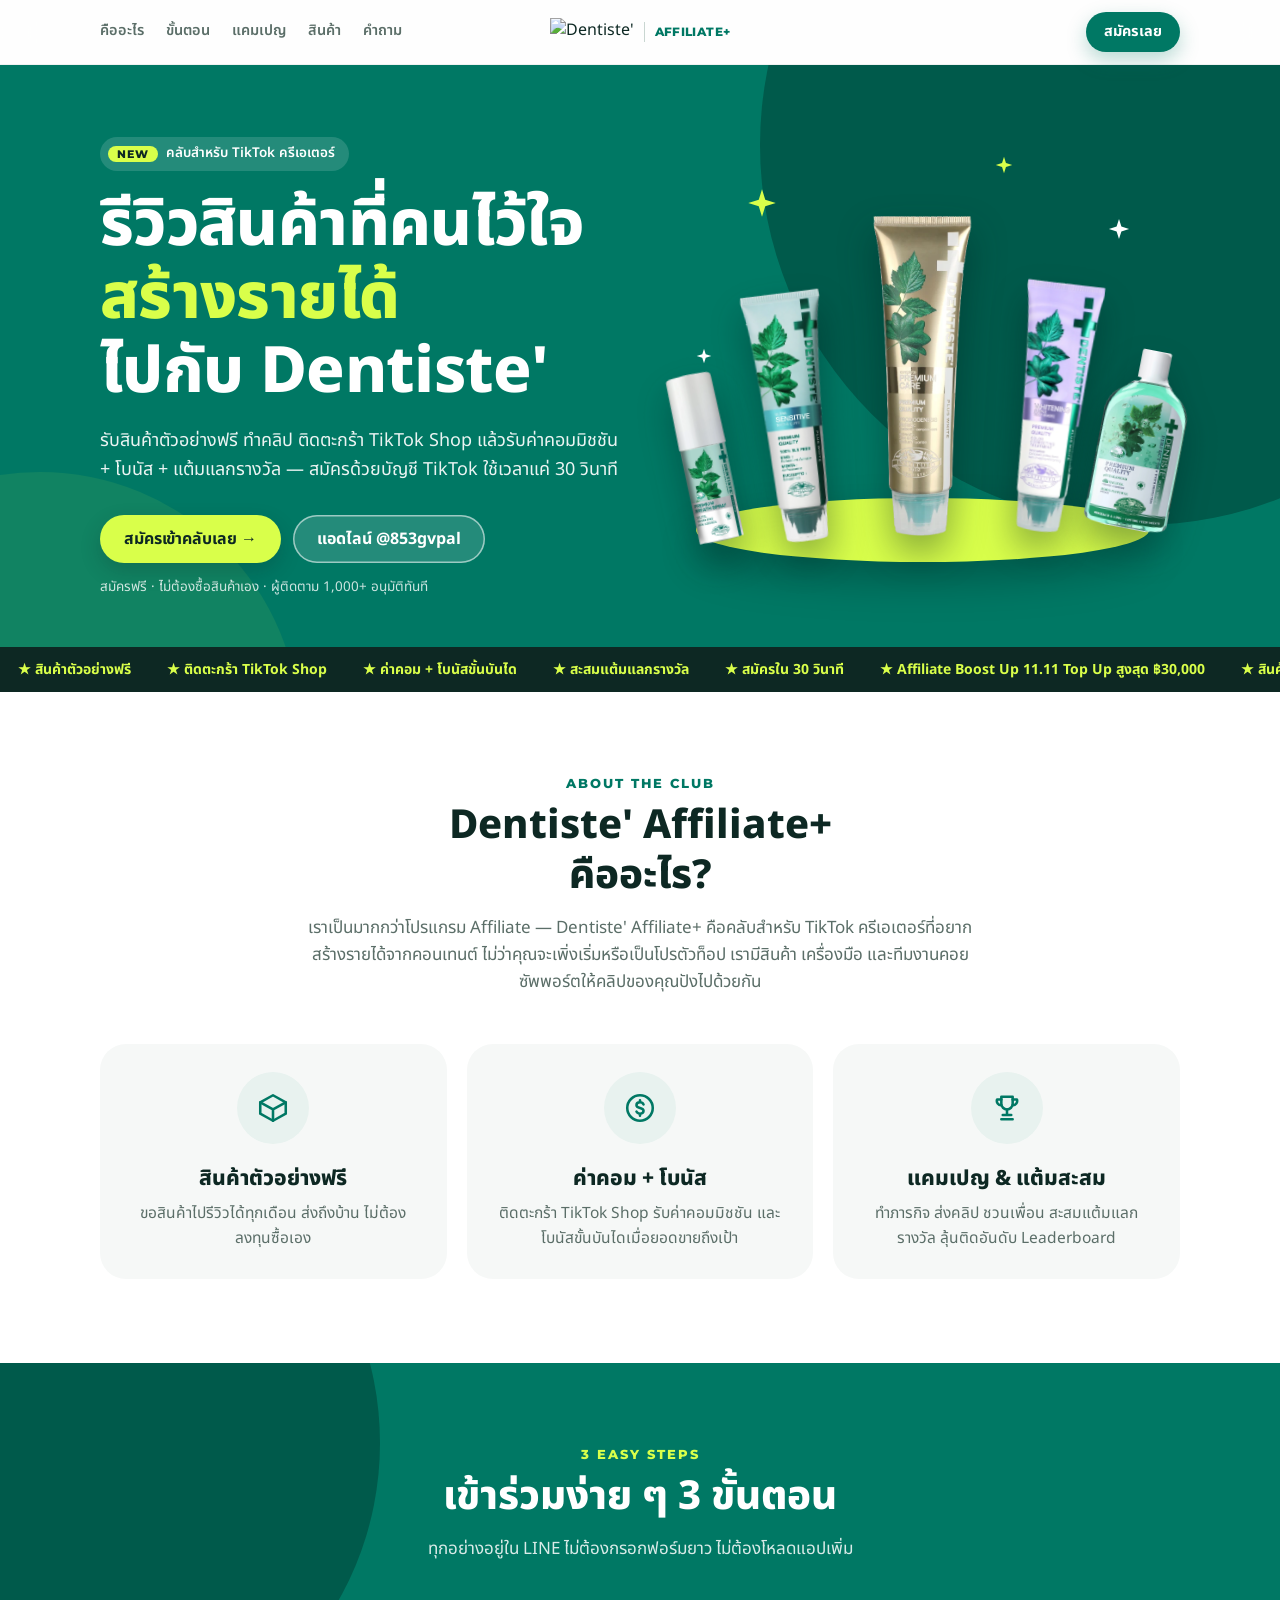
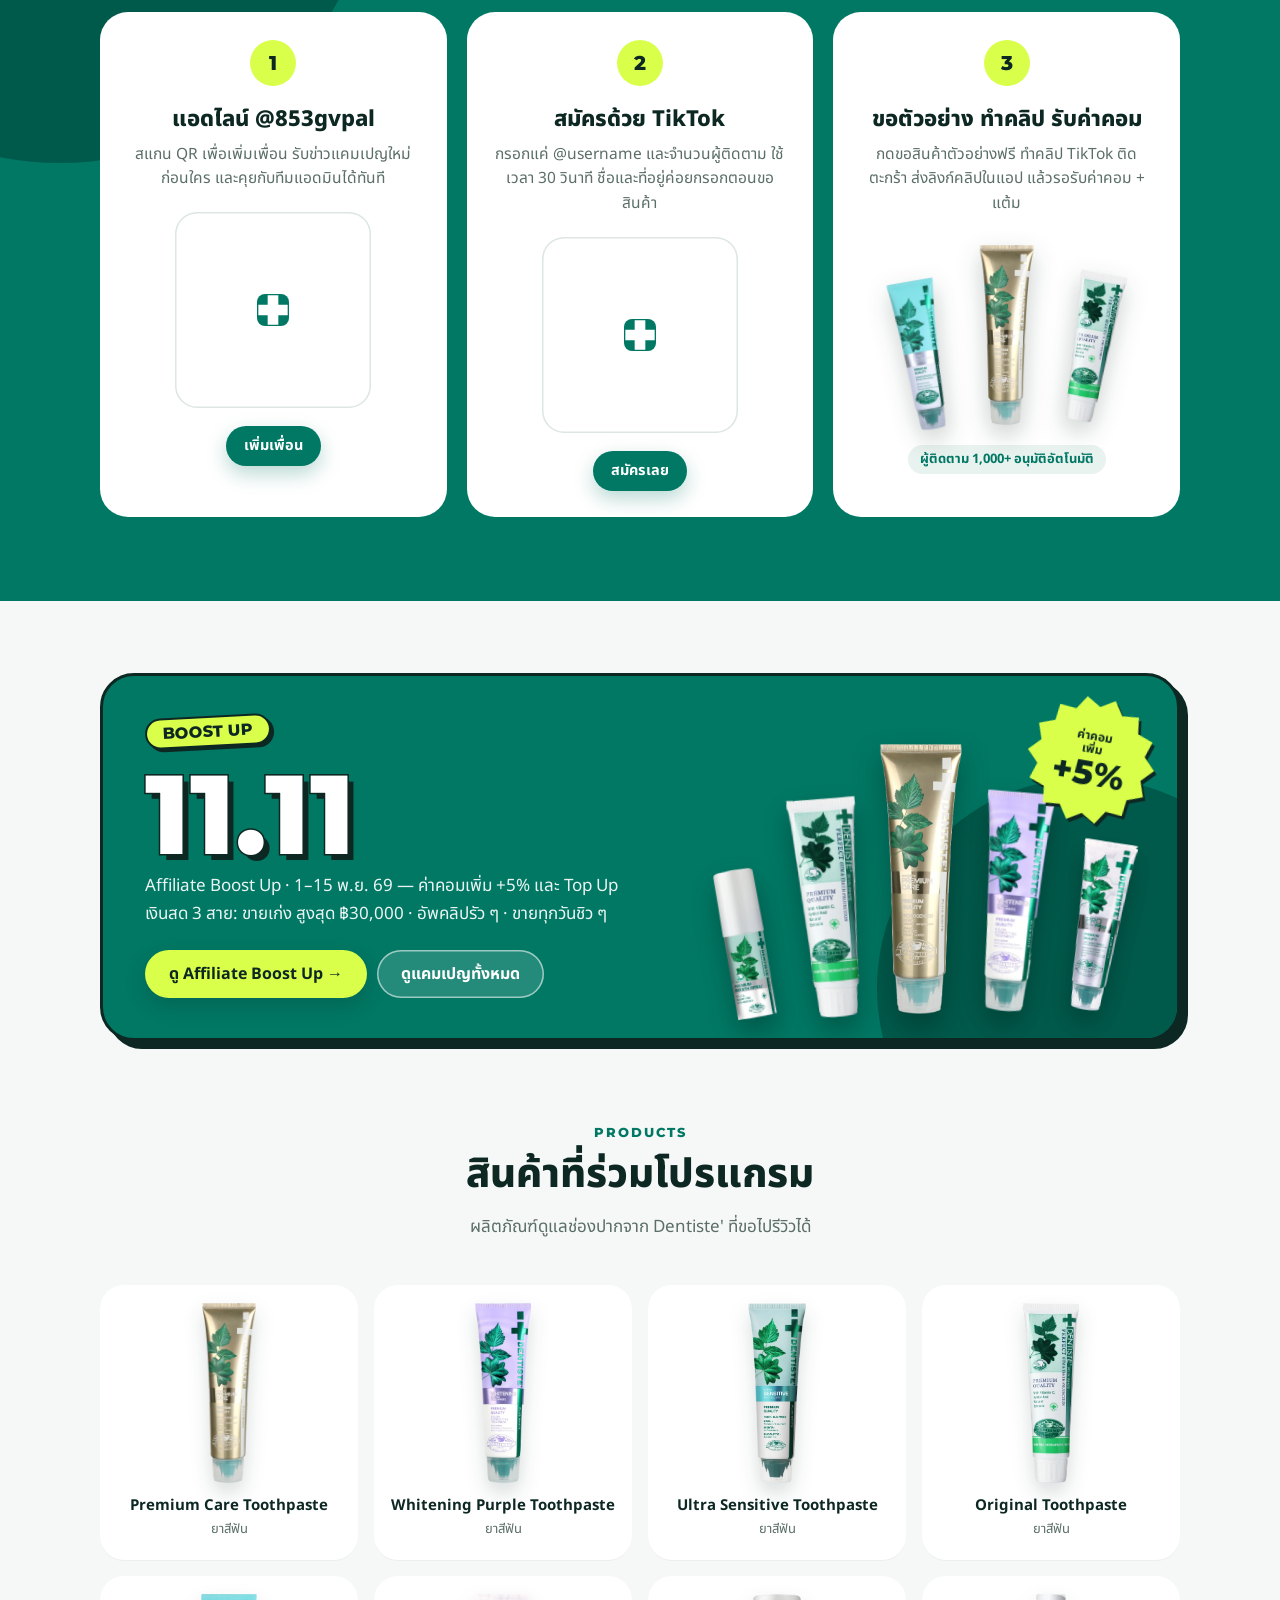
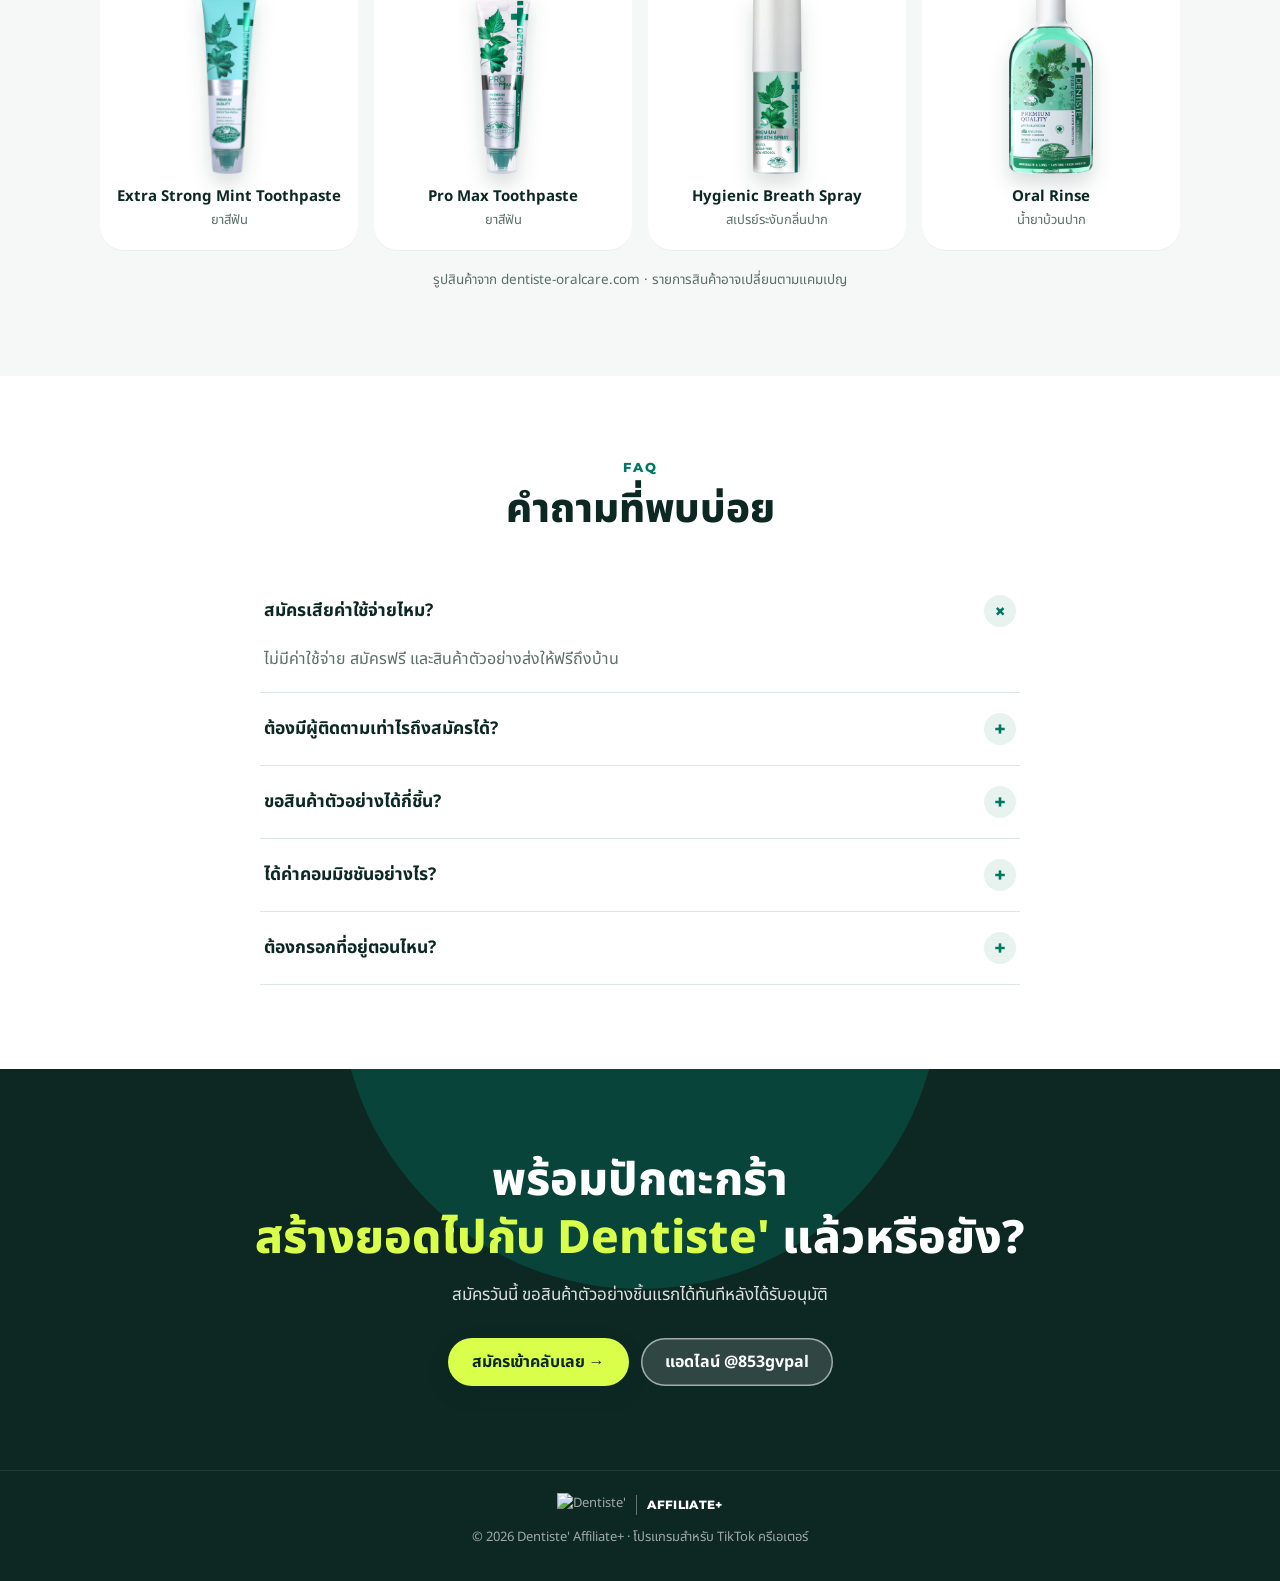
==== commit 9c84bc42: "Add campaigns hub + Creator Thaimart page; move Boost Up to /club/campaigns/boost-up-1111/" ====
--- a/club/index.html
+++ b/club/index.html
@@ -166,7 +166,7 @@
 <body>
 
 <header class="top"><div class="wrap">
-  <nav class="nav"><a href="#about">คืออะไร</a><a href="#steps">ขั้นตอน</a><a href="/club/challenge/">Affiliate Boost Up</a><a href="#products">สินค้า</a><a href="#faq">คำถาม</a></nav>
+  <nav class="nav"><a href="#about">คืออะไร</a><a href="#steps">ขั้นตอน</a><a href="/club/campaigns/">แคมเปญ</a><a href="#products">สินค้า</a><a href="#faq">คำถาม</a></nav>
   <a class="brand" href="#top" aria-label="Dentiste' Affiliate+"><img src="/logo-green.png" alt="Dentiste'"><i></i><span>AFFILIATE+</span></a>
   <a class="btn pri sm cta" href="https://liff.line.me/2012132241-ifUH9yrd?page=register&amp;c=landing">สมัครเลย</a>
 </div></header>
@@ -237,7 +237,7 @@
       <span class="tag">BOOST UP</span>
       <div class="big">11.11</div>
       <p>Affiliate Boost Up · 1–15 พ.ย. 69 — ค่าคอมเพิ่ม +5% และ Top Up เงินสด 3 สาย: ขายเก่ง สูงสุด ฿30,000 · อัพคลิปรัว ๆ · ขายทุกวันชิว ๆ</p>
-      <a class="btn lime" href="/club/challenge/">ดู Affiliate Boost Up →</a>
+      <a class="btn lime" href="/club/campaigns/boost-up-1111/">ดู Affiliate Boost Up →</a> <a class="btn ghost" href="/club/campaigns/" style="margin-left:6px">ดูแคมเปญทั้งหมด</a>
     </div>
     <div class="art" aria-hidden="true">
       <img src="/img/c/spray.webp" alt="" style="left:18%;height:150px;rotate:-10deg">
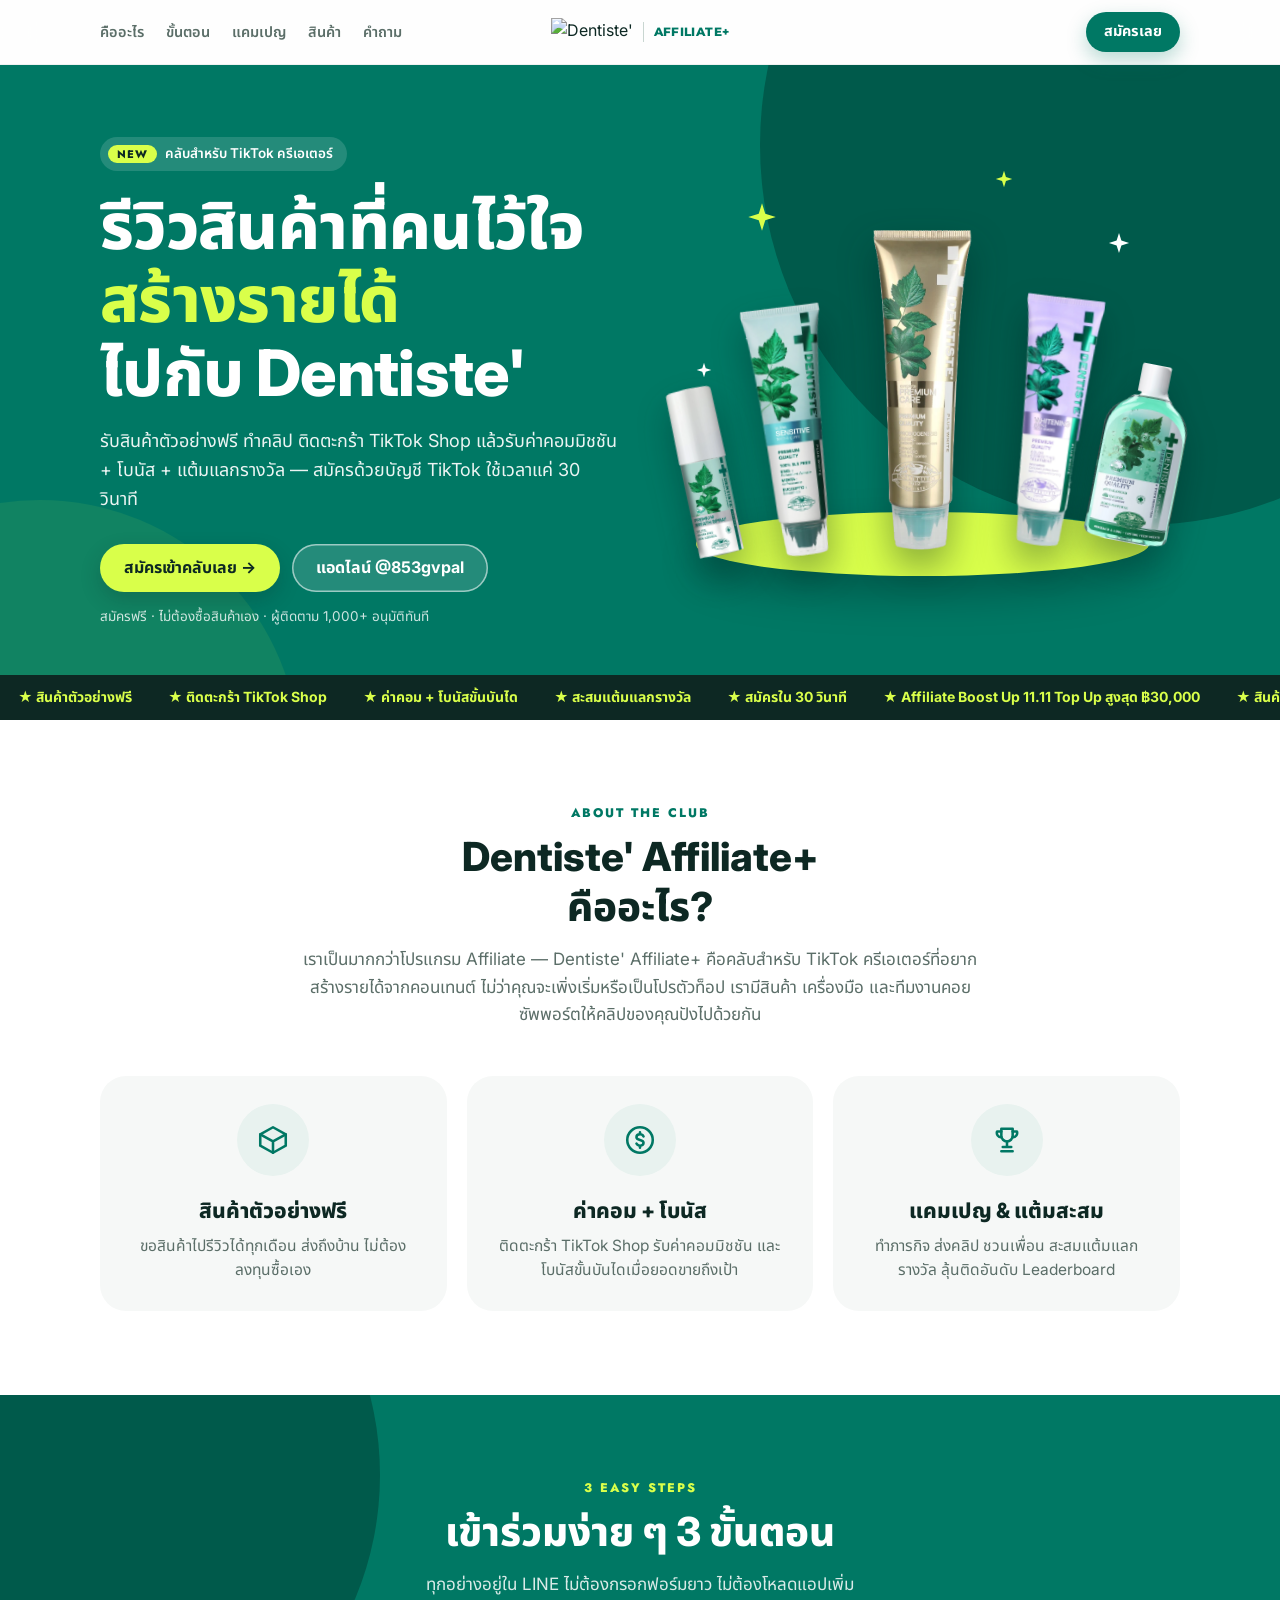
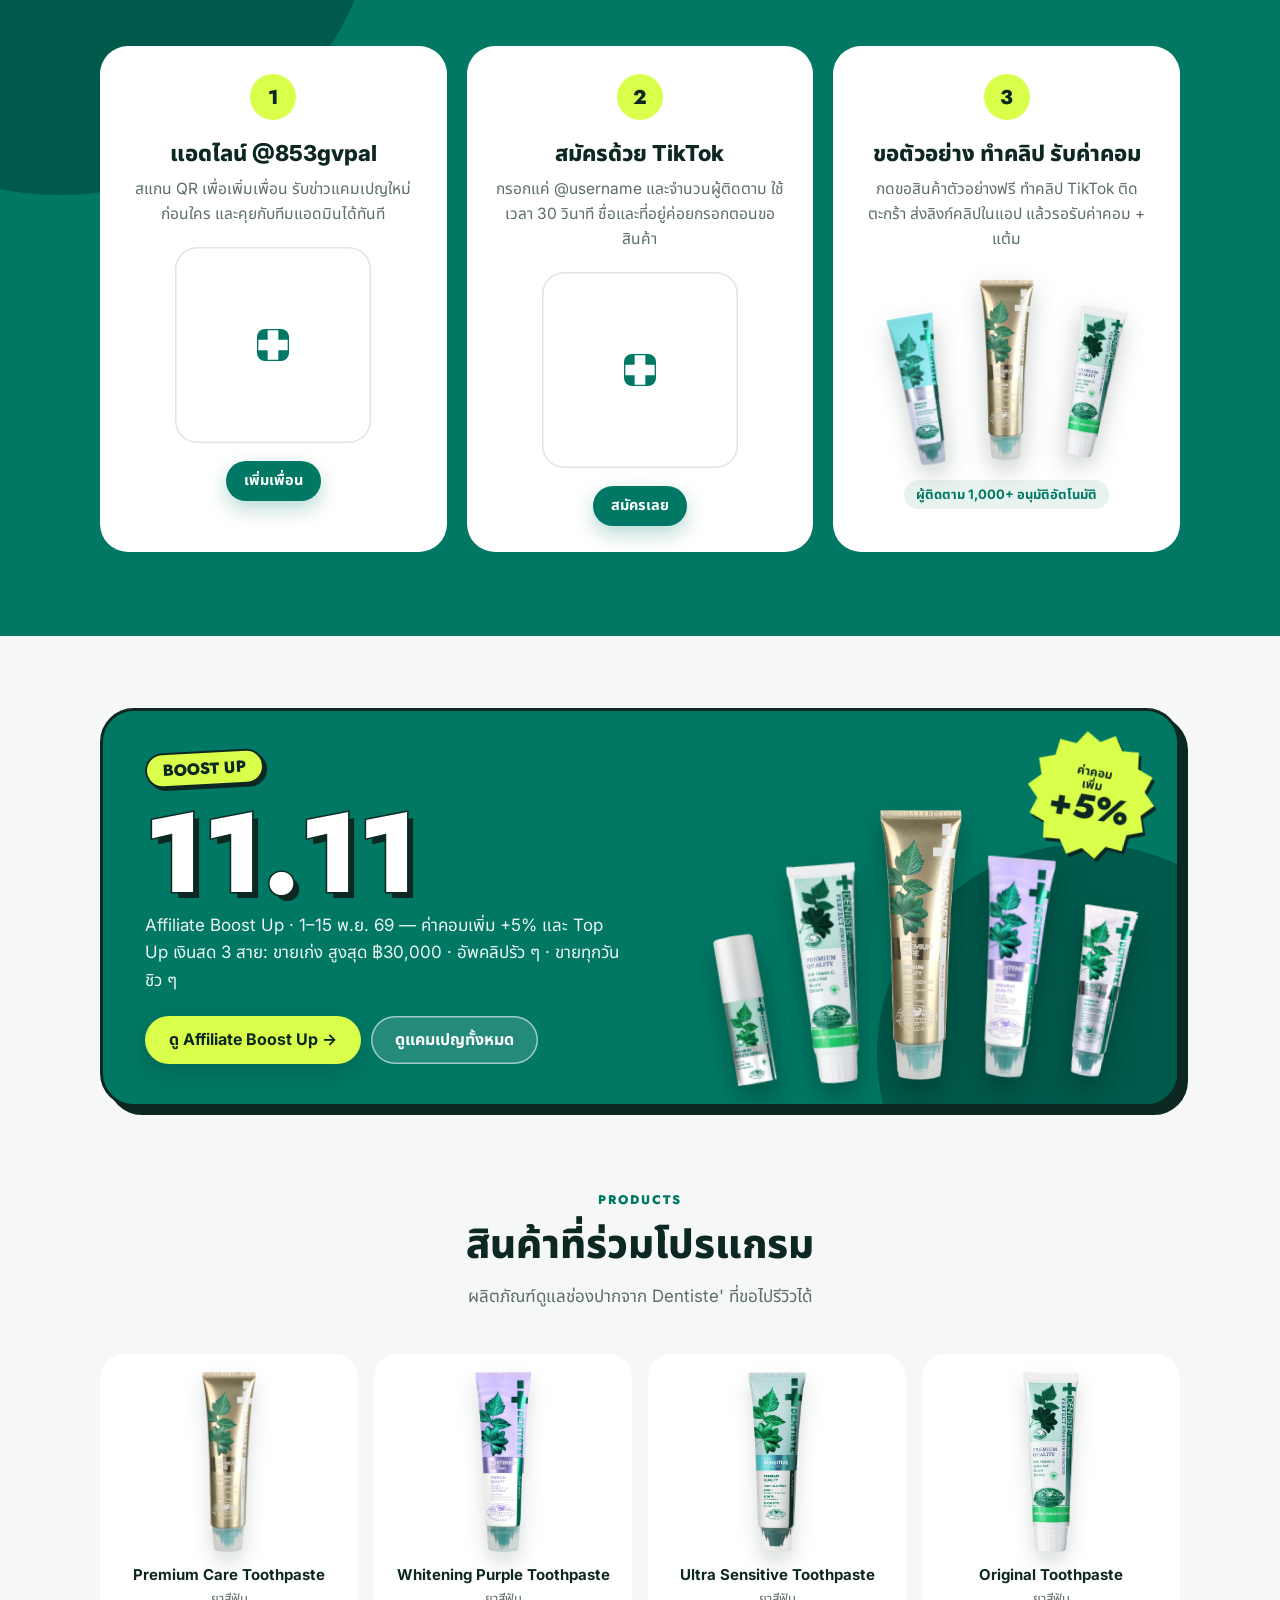
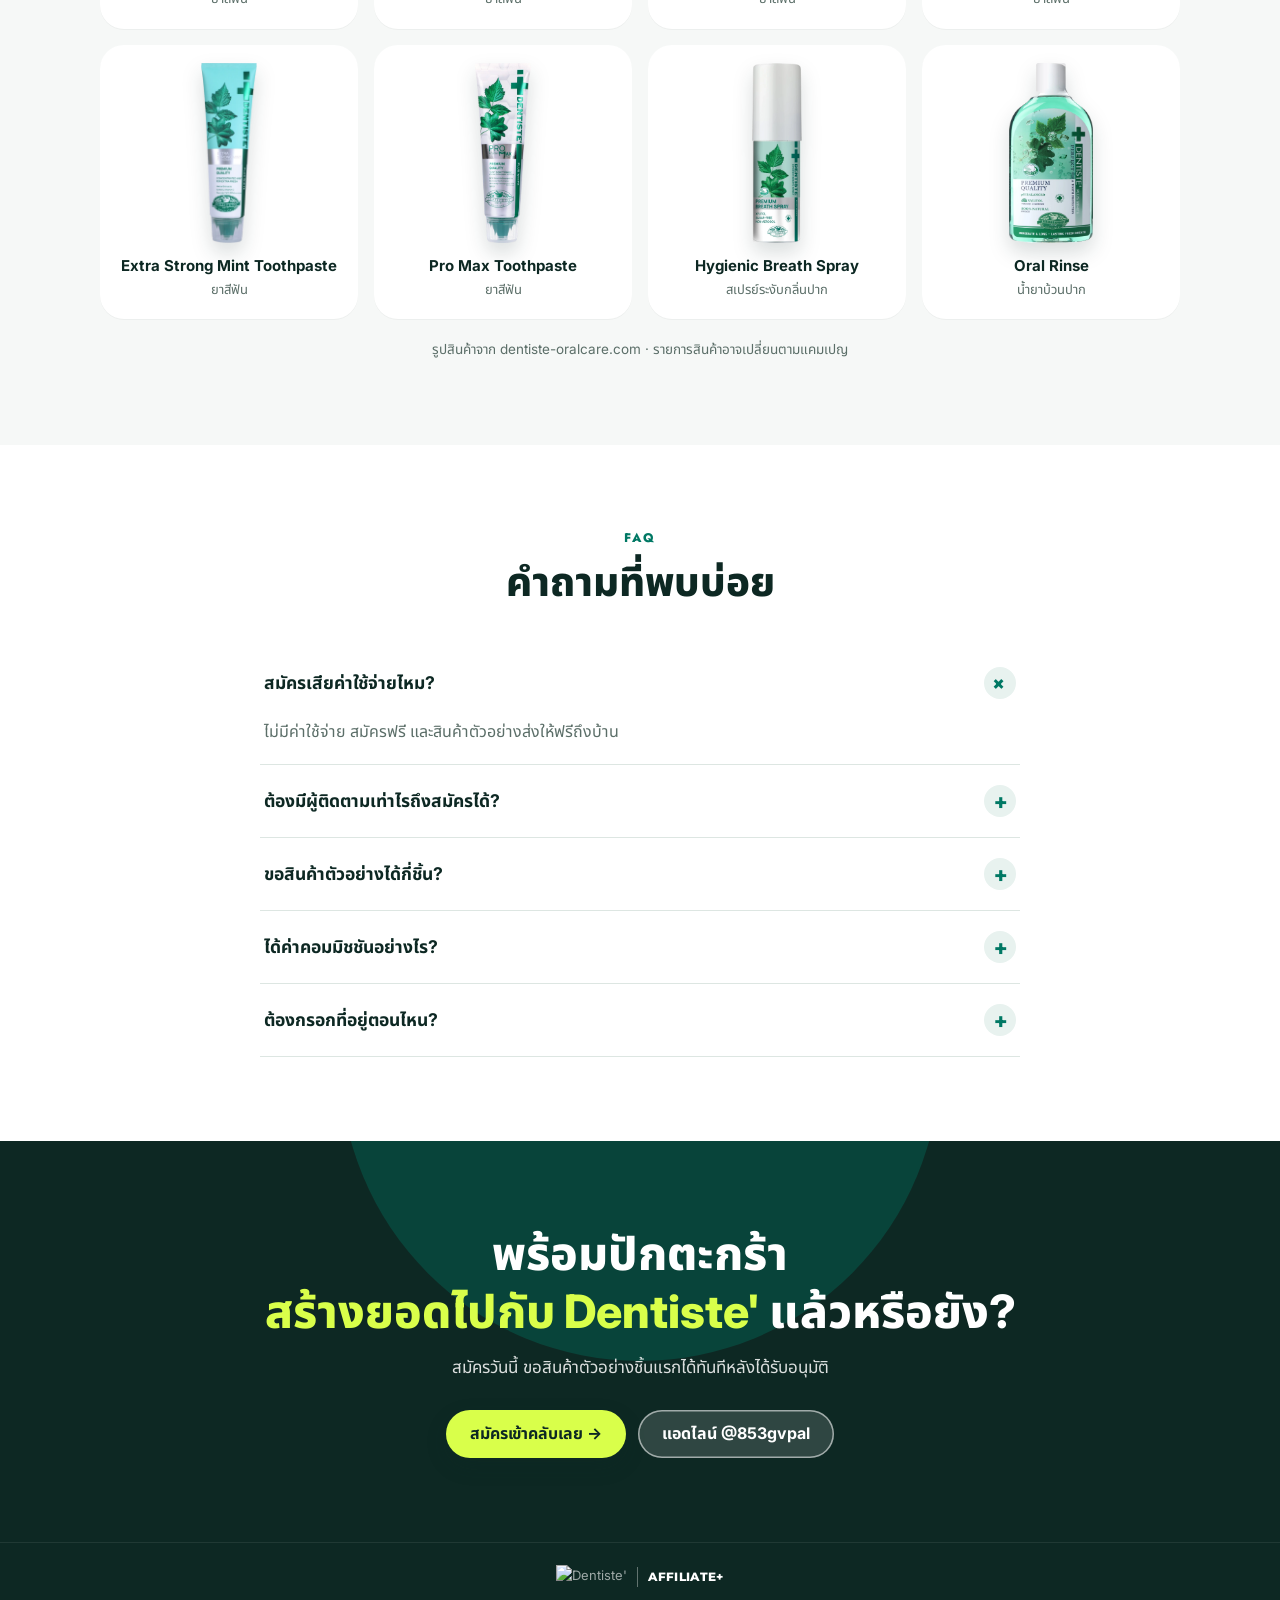
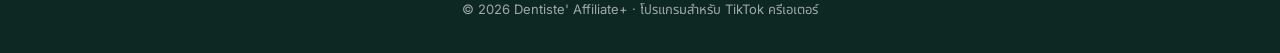
==== commit b255a867: "Fonts: landing matches jomeloandtongar.com (AFFILIATE+ stays Montserrat)" ====
--- a/club/index.html
+++ b/club/index.html
@@ -11,16 +11,16 @@
 <meta name="theme-color" content="#007864">
 <link rel="icon" href="/logo-green.png">
 <link rel="preconnect" href="https://fonts.googleapis.com"><link rel="preconnect" href="https://fonts.gstatic.com" crossorigin>
-<link href="https://fonts.googleapis.com/css2?family=Montserrat:wght@700;800&family=Noto+Sans+Thai:wght@400;500;600;700;800&display=swap" rel="stylesheet">
+<link href="https://fonts.googleapis.com/css2?family=Inter:wght@400;500;600;700;800&family=Jost:wght@500;600;700;800;900&family=Montserrat:wght@800&family=Noto+Sans+Thai:wght@400;500;600;700;800;900&display=swap" rel="stylesheet">
 <style>
   :root { --g: #007864; --gd: #005A4B; --gt: #E8F2EF; --lime: #D9FF4A; --ink: #0D2823; --mute: #5B6E68; --line: #DDE6E2; --bg: #F6F8F7; }
   * { box-sizing: border-box; }
   html { scroll-behavior: smooth; }
-  body { margin: 0; font-family: 'Noto Sans Thai', system-ui, sans-serif; color: var(--ink); background: var(--bg); -webkit-font-smoothing: antialiased; line-height: 1.6; }
+  body { margin: 0; font-family: -apple-system, BlinkMacSystemFont, "SF Pro Text", "SF Pro Display", "Inter", "Noto Sans Thai", "Helvetica Neue", system-ui, sans-serif; color: var(--ink); background: var(--bg); -webkit-font-smoothing: antialiased; line-height: 1.6; }
   a { color: inherit; }
   img { max-width: 100%; display: block; }
   .wrap { max-width: 1120px; margin: 0 auto; padding: 0 20px; }
-  .mont { font-family: 'Montserrat', 'Noto Sans Thai', sans-serif; }
+  .mont { font-family: "Jost", "SF Pro Display", -apple-system, "Noto Sans Thai", sans-serif; }
 
   /* top bar */
   .top { position: sticky; top: 0; z-index: 20; background: rgba(255, 255, 255, .86); -webkit-backdrop-filter: blur(18px) saturate(180%); backdrop-filter: blur(18px) saturate(180%); border-bottom: 1px solid rgba(13, 40, 35, .06); }
@@ -33,7 +33,7 @@
   .nav a { text-decoration: none; color: var(--mute); }
   .nav a:hover { color: var(--g); }
   .top .cta { grid-column: 3; justify-self: end; }
-  .btn { display: inline-flex; align-items: center; justify-content: center; gap: 8px; min-height: 48px; padding: 0 24px; border-radius: 999px; font: 700 16px 'Noto Sans Thai', sans-serif; text-decoration: none; border: 0; cursor: pointer; transition: transform .15s, box-shadow .15s; }
+  .btn { display: inline-flex; align-items: center; justify-content: center; gap: 8px; min-height: 48px; padding: 0 24px; border-radius: 999px; font: 700 16px -apple-system, BlinkMacSystemFont, "SF Pro Text", "SF Pro Display", "Inter", "Noto Sans Thai", "Helvetica Neue", system-ui, sans-serif; text-decoration: none; border: 0; cursor: pointer; transition: transform .15s, box-shadow .15s; }
   .btn:active { transform: scale(.97); }
   .btn.pri { background: var(--g); color: #fff; box-shadow: 0 8px 20px rgba(0, 120, 100, .28); }
   .btn.lime { background: var(--lime); color: var(--ink); box-shadow: 0 8px 20px rgba(13, 40, 35, .22); }
@@ -47,7 +47,7 @@
   .hero::after { content: ''; position: absolute; width: 520px; height: 520px; border-radius: 50%; background: rgba(217, 255, 74, .08); left: -220px; bottom: -300px; }
   .hero .wrap { position: relative; z-index: 1; display: grid; grid-template-columns: 1.05fr 1fr; gap: 24px; align-items: center; padding-top: 72px; padding-bottom: 48px; }
   .eyebrow { display: inline-flex; align-items: center; gap: 8px; background: rgba(255, 255, 255, .14); border-radius: 999px; padding: 6px 14px 6px 8px; font-size: 13.5px; font-weight: 600; }
-  .eyebrow b { background: var(--lime); color: var(--ink); border-radius: 999px; padding: 1px 9px; font: 800 11px 'Montserrat', sans-serif; letter-spacing: .08em; }
+  .eyebrow b { background: var(--lime); color: var(--ink); border-radius: 999px; padding: 1px 9px; font: 800 11px "Jost", "SF Pro Display", -apple-system, "Noto Sans Thai", sans-serif; letter-spacing: .08em; }
   .hero h1 { margin: 18px 0 0; font-size: clamp(38px, 5.6vw, 64px); line-height: 1.15; font-weight: 800; letter-spacing: -.01em; }
   .hero h1 .hl { color: var(--lime); }
   .hero p.lead { margin: 18px 0 0; font-size: 18px; opacity: .92; max-width: 520px; }
@@ -59,7 +59,7 @@
   @keyframes fl { 0%, 100% { translate: 0 0; } 50% { translate: 0 -8px; } }
   .spk { position: absolute; animation: tw 2.6s ease-in-out infinite; }
   @keyframes tw { 0%, 100% { opacity: .35; scale: .75; } 50% { opacity: 1; scale: 1.1; } }
-  .ticker { position: relative; z-index: 1; background: var(--ink); color: var(--lime); overflow: hidden; white-space: nowrap; font: 700 14px 'Noto Sans Thai', sans-serif; }
+  .ticker { position: relative; z-index: 1; background: var(--ink); color: var(--lime); overflow: hidden; white-space: nowrap; font: 700 14px -apple-system, BlinkMacSystemFont, "SF Pro Text", "SF Pro Display", "Inter", "Noto Sans Thai", "Helvetica Neue", system-ui, sans-serif; }
   .ticker div { display: inline-block; padding: 12px 0; animation: tk 32s linear infinite; }
   .ticker span { margin: 0 18px; }
   @keyframes tk { to { transform: translateX(-50%); } }
@@ -73,7 +73,7 @@
   }
 
   section { padding: 84px 0; }
-  .sec-k { font: 800 12.5px 'Montserrat', sans-serif; letter-spacing: .16em; color: var(--g); text-transform: uppercase; text-align: center; }
+  .sec-k { font: 800 12.5px "Jost", "SF Pro Display", -apple-system, "Noto Sans Thai", sans-serif; letter-spacing: .16em; color: var(--g); text-transform: uppercase; text-align: center; }
   .sec-t { margin: 10px auto 0; text-align: center; font-size: clamp(28px, 3.6vw, 40px); line-height: 1.25; font-weight: 800; max-width: 760px; }
   .sec-s { margin: 14px auto 0; text-align: center; color: var(--mute); font-size: 17px; max-width: 680px; }
 
@@ -95,7 +95,7 @@
   .steps .sec-s { color: rgba(255, 255, 255, .85); }
   .sgrid { display: grid; grid-template-columns: repeat(3, 1fr); gap: 20px; margin-top: 48px; }
   .step { background: #fff; color: var(--ink); border-radius: 28px; padding: 28px 24px 26px; text-align: center; display: flex; flex-direction: column; align-items: center; }
-  .step .n { width: 46px; height: 46px; border-radius: 50%; background: var(--lime); display: grid; place-items: center; font: 800 20px 'Montserrat', sans-serif; }
+  .step .n { width: 46px; height: 46px; border-radius: 50%; background: var(--lime); display: grid; place-items: center; font: 800 20px "Jost", "SF Pro Display", -apple-system, "Noto Sans Thai", sans-serif; }
   .step h3 { margin: 16px 0 6px; font-size: 22px; font-weight: 800; }
   .step p { margin: 0; color: var(--mute); font-size: 15.5px; }
   .qr { margin: 20px 0 0; width: 196px; height: 196px; padding: 14px; border-radius: 22px; background: #fff; box-shadow: inset 0 0 0 1.5px var(--line); position: relative; }
@@ -112,13 +112,13 @@
   .camp { padding: 72px 0 0; }
   .cbox { position: relative; overflow: hidden; border-radius: 34px; background: var(--g); color: #fff; display: grid; grid-template-columns: 1.1fr 1fr; align-items: center; border: 3px solid var(--ink); box-shadow: 8px 8px 0 var(--ink); }
   .cbox .tx { padding: 40px 42px; position: relative; z-index: 1; }
-  .cbox .tag { display: inline-block; background: var(--lime); color: var(--ink); font: 800 16px 'Montserrat', sans-serif; padding: 4px 16px; border-radius: 999px; border: 2px solid var(--ink); box-shadow: 3px 3px 0 var(--ink); transform: rotate(-3deg); }
-  .cbox .big { font: 800 clamp(64px, 9vw, 112px) 'Montserrat', sans-serif; line-height: .95; margin: 14px 0 6px; -webkit-text-stroke: 3px var(--ink); paint-order: stroke fill; text-shadow: 6px 6px 0 var(--ink); }
+  .cbox .tag { display: inline-block; background: var(--lime); color: var(--ink); font: 800 16px "Jost", "SF Pro Display", -apple-system, "Noto Sans Thai", sans-serif; padding: 4px 16px; border-radius: 999px; border: 2px solid var(--ink); box-shadow: 3px 3px 0 var(--ink); transform: rotate(-3deg); }
+  .cbox .big { font: 800 clamp(64px, 9vw, 112px) "Jost", "SF Pro Display", -apple-system, "Noto Sans Thai", sans-serif; line-height: .95; margin: 14px 0 6px; -webkit-text-stroke: 3px var(--ink); paint-order: stroke fill; text-shadow: 6px 6px 0 var(--ink); }
   .cbox p { margin: 6px 0 22px; font-size: 17px; opacity: .92; }
   .cbox .burst { position: absolute; right: 22px; top: 20px; z-index: 2; width: 128px; height: 128px; transform: rotate(10deg); filter: drop-shadow(3px 3px 0 var(--ink)); }
   .cbox .burst div { width: 100%; height: 100%; background: var(--lime); color: var(--ink); clip-path: polygon(100% 50%, 90.9% 59.3%, 95% 71.7%, 82.8% 76.2%, 81.2% 89.1%, 68.2% 87.8%, 61.1% 98.7%, 50% 92%, 38.9% 98.7%, 31.8% 87.8%, 18.8% 89.1%, 17.2% 76.2%, 5% 71.7%, 9.1% 59.3%, 0% 50%, 9.1% 40.7%, 5% 28.3%, 17.2% 23.8%, 18.8% 10.9%, 31.8% 12.2%, 38.9% 1.3%, 50% 8%, 61.1% 1.3%, 68.2% 12.2%, 81.2% 10.9%, 82.8% 23.8%, 95% 28.3%, 90.9% 40.7%); display: flex; flex-direction: column; align-items: center; justify-content: center; text-align: center; }
   .cbox .burst span { font-size: 12px; font-weight: 700; line-height: 1.1; }
-  .cbox .burst b { font: 800 34px 'Montserrat', sans-serif; line-height: 1; }
+  .cbox .burst b { font: 800 34px "Jost", "SF Pro Display", -apple-system, "Noto Sans Thai", sans-serif; line-height: 1; }
   .cbox .art { position: relative; height: 100%; min-height: 340px; }
   .cbox .art::before { content: ''; position: absolute; width: 420px; height: 420px; border-radius: 50%; background: var(--gd); right: -120px; bottom: -160px; }
   .cbox .art img { position: absolute; bottom: 24px; transform: translateX(-50%); transform-origin: 50% 100%; filter: drop-shadow(0 14px 14px rgba(0, 30, 25, .4)); }
@@ -141,7 +141,7 @@
   details { border-bottom: 1px solid var(--line); }
   summary { list-style: none; cursor: pointer; padding: 20px 4px; font-size: 17.5px; font-weight: 700; display: flex; justify-content: space-between; align-items: center; gap: 16px; }
   summary::-webkit-details-marker { display: none; }
-  summary::after { content: '+'; flex: none; width: 32px; height: 32px; border-radius: 50%; background: var(--gt); color: var(--g); display: grid; place-items: center; font: 700 20px 'Montserrat', sans-serif; transition: transform .2s; }
+  summary::after { content: '+'; flex: none; width: 32px; height: 32px; border-radius: 50%; background: var(--gt); color: var(--g); display: grid; place-items: center; font: 700 20px "Jost", "SF Pro Display", -apple-system, "Noto Sans Thai", sans-serif; transition: transform .2s; }
   details[open] summary::after { transform: rotate(45deg); }
   details p { margin: 0 4px 20px; color: var(--mute); font-size: 16px; }
 
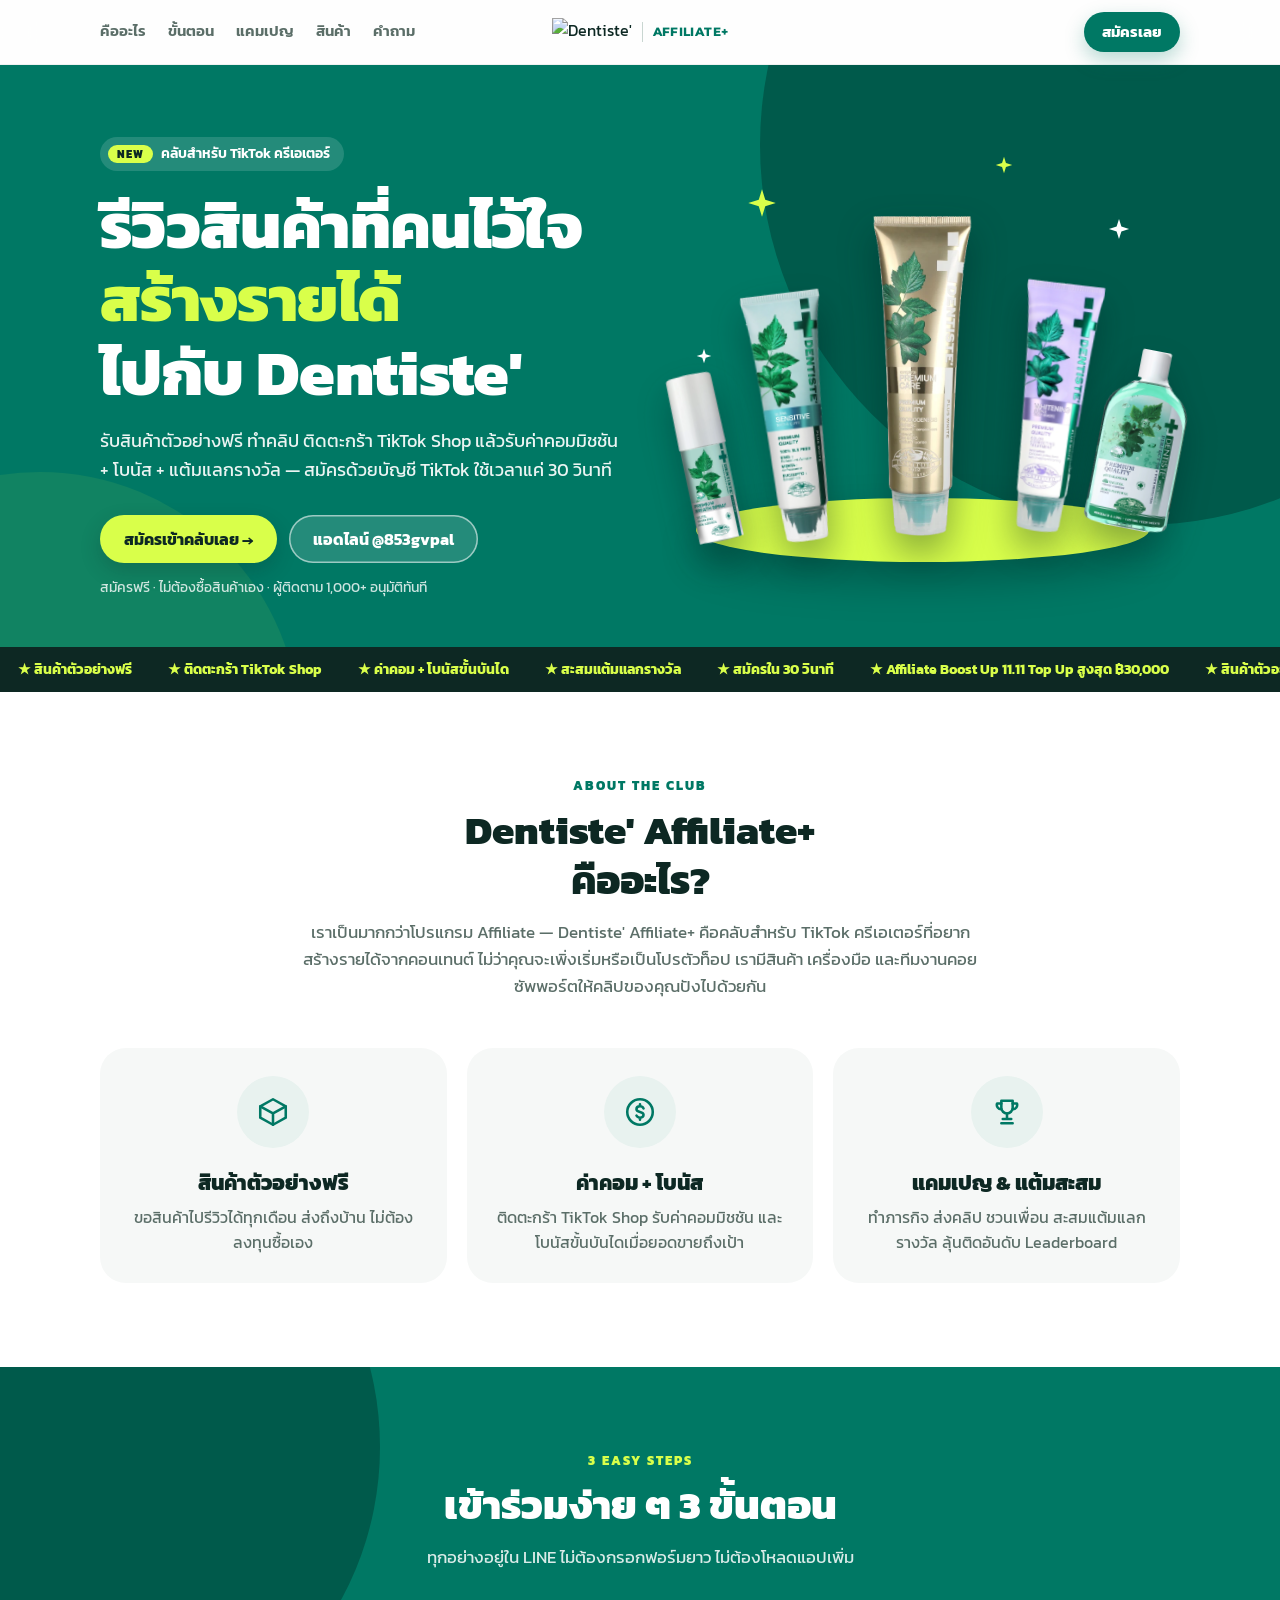
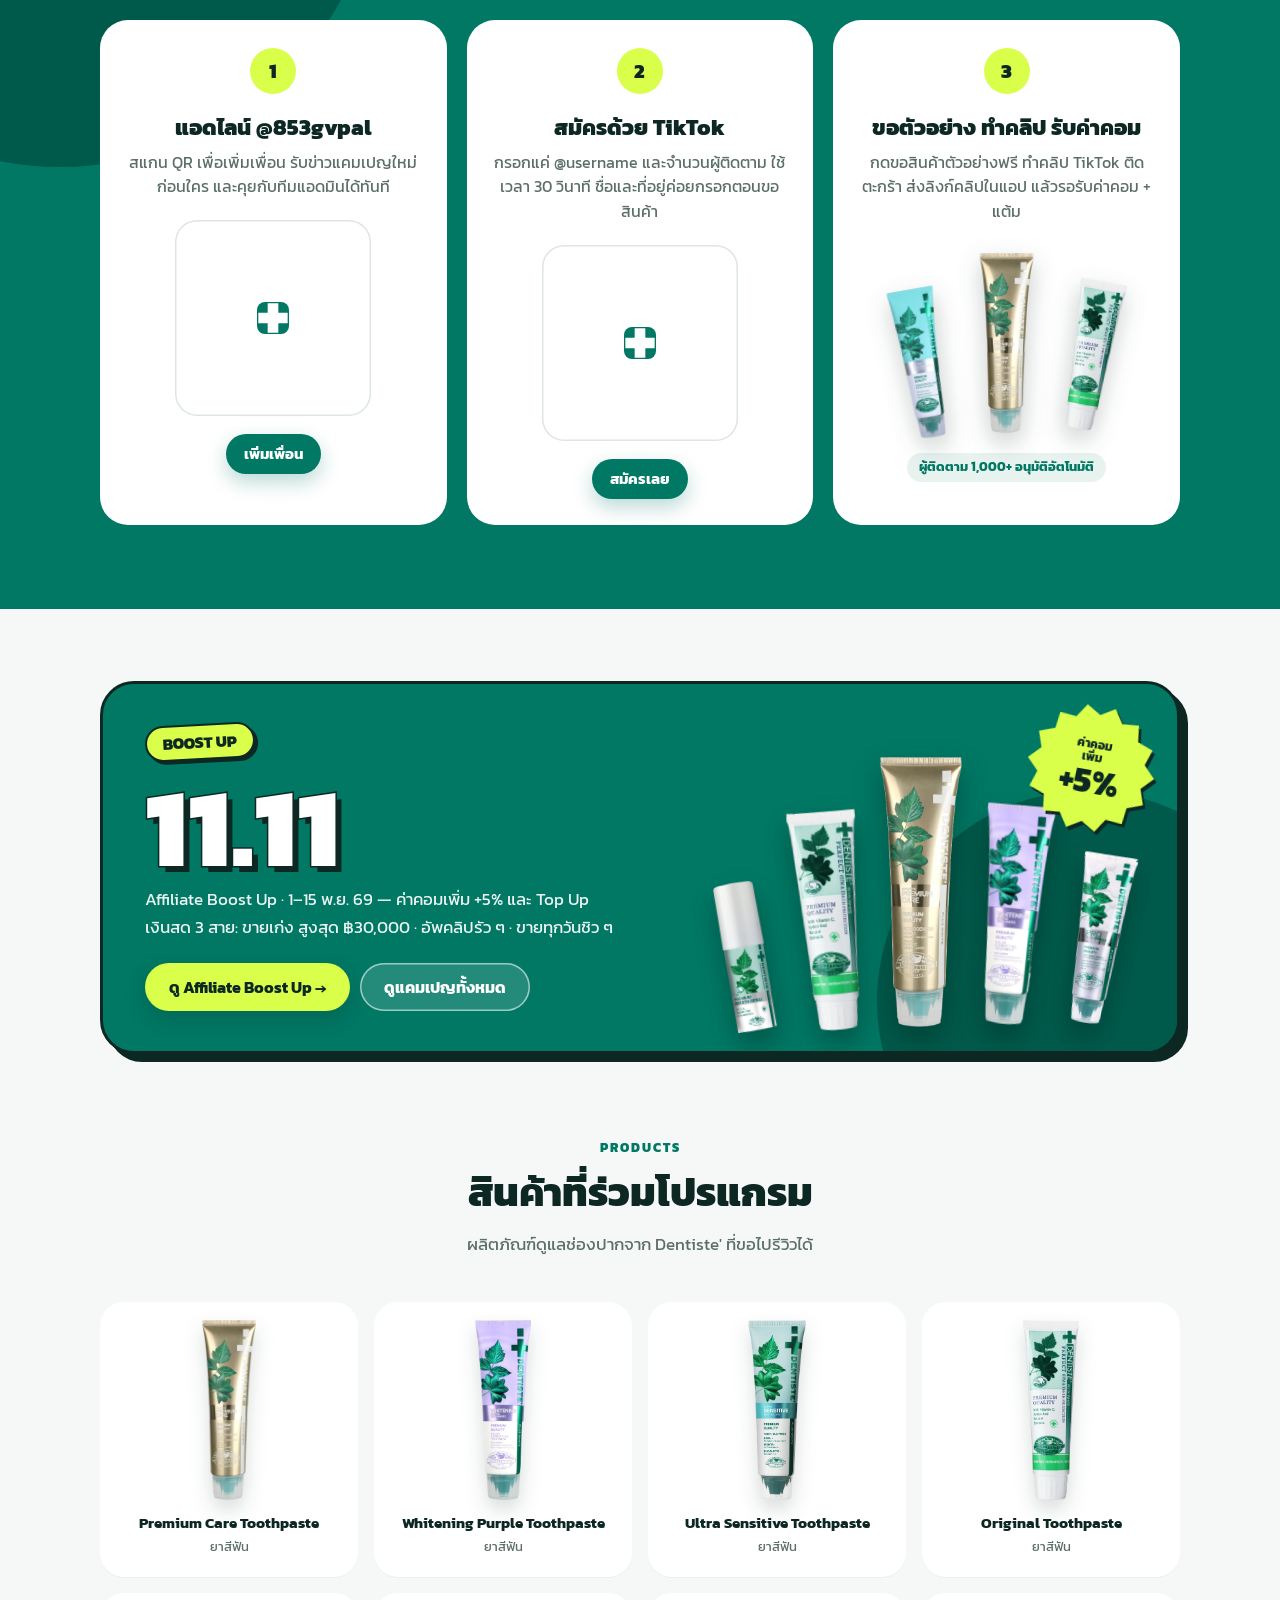
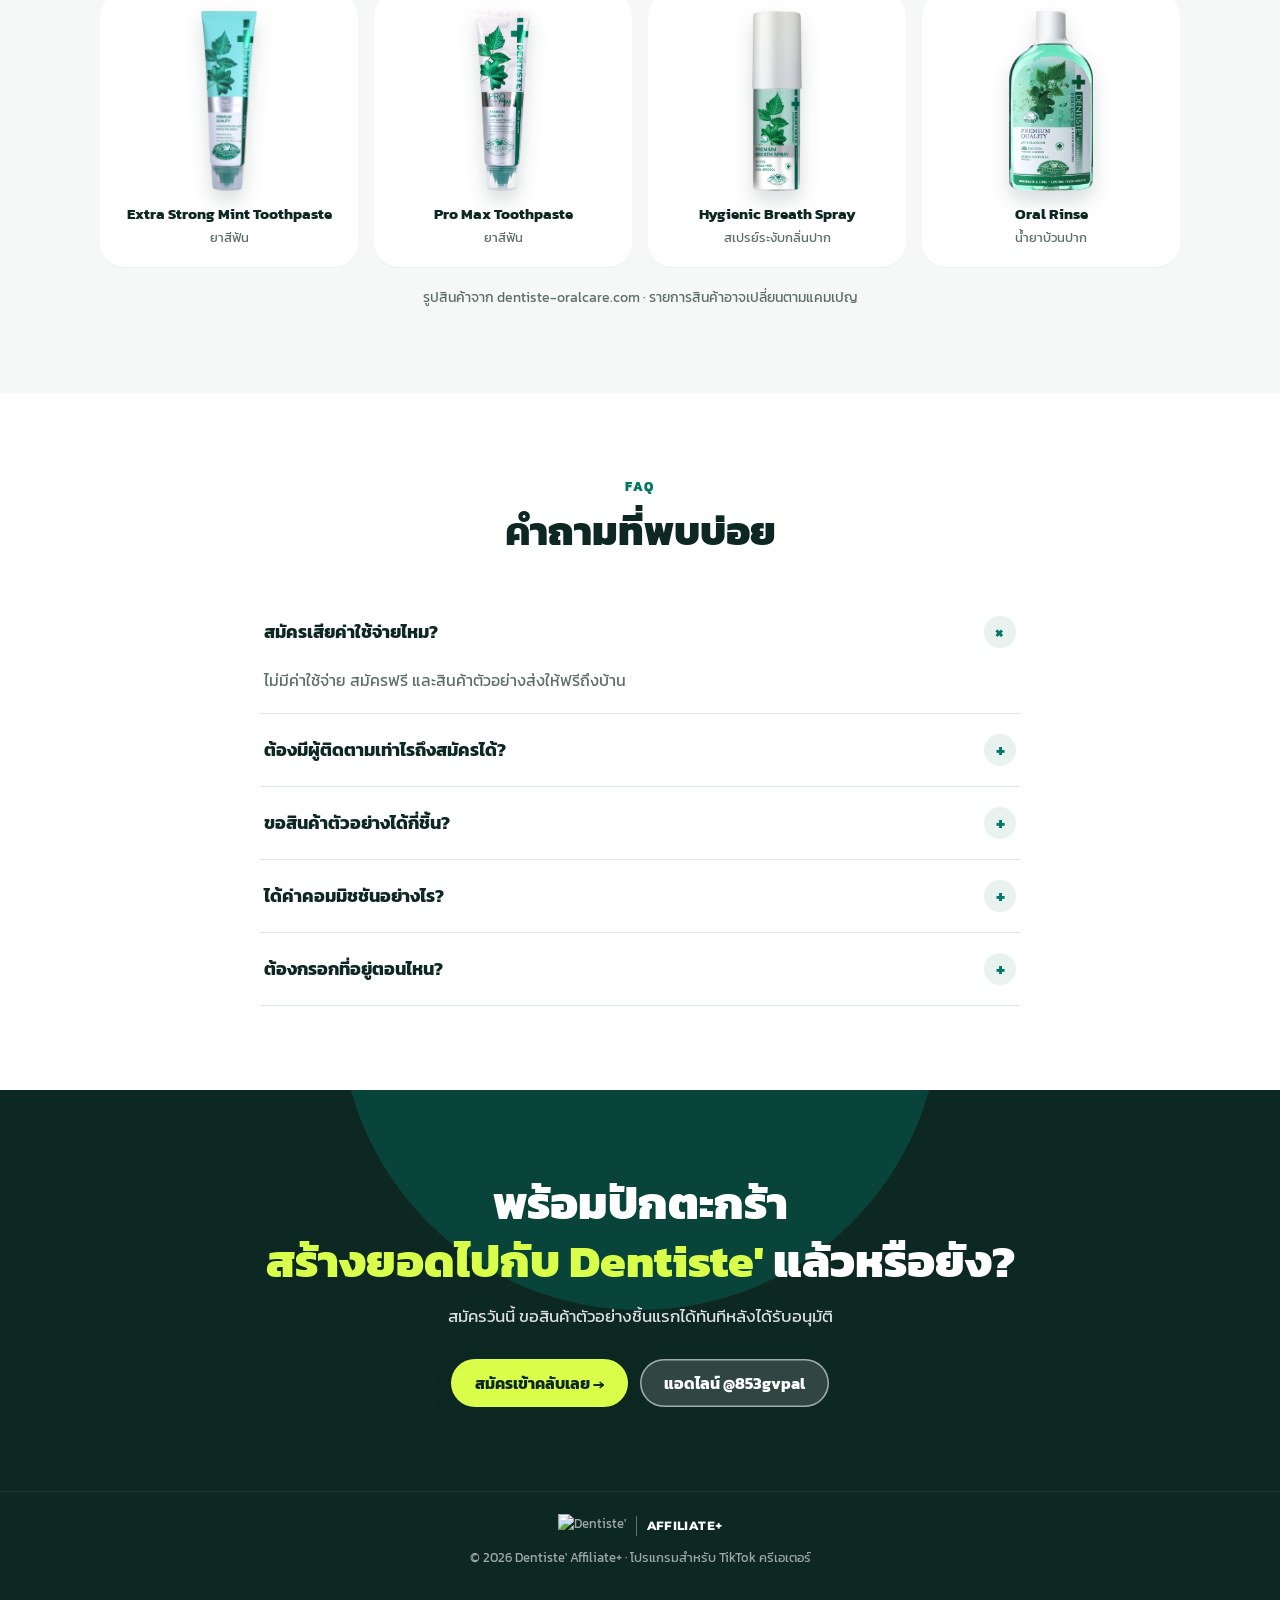
==== commit 404cb7c5: "Fonts: landing Kanit (AFFILIATE+ stays Montserrat)" ====
--- a/club/index.html
+++ b/club/index.html
@@ -11,16 +11,16 @@
 <meta name="theme-color" content="#007864">
 <link rel="icon" href="/logo-green.png">
 <link rel="preconnect" href="https://fonts.googleapis.com"><link rel="preconnect" href="https://fonts.gstatic.com" crossorigin>
-<link href="https://fonts.googleapis.com/css2?family=Inter:wght@400;500;600;700;800&family=Jost:wght@500;600;700;800;900&family=Montserrat:wght@800&family=Noto+Sans+Thai:wght@400;500;600;700;800;900&display=swap" rel="stylesheet">
+<link href="https://fonts.googleapis.com/css2?family=Kanit:wght@300;400;500;600;700;800;900&family=Montserrat:wght@800&display=swap" rel="stylesheet">
 <style>
   :root { --g: #007864; --gd: #005A4B; --gt: #E8F2EF; --lime: #D9FF4A; --ink: #0D2823; --mute: #5B6E68; --line: #DDE6E2; --bg: #F6F8F7; }
   * { box-sizing: border-box; }
   html { scroll-behavior: smooth; }
-  body { margin: 0; font-family: -apple-system, BlinkMacSystemFont, "SF Pro Text", "SF Pro Display", "Inter", "Noto Sans Thai", "Helvetica Neue", system-ui, sans-serif; color: var(--ink); background: var(--bg); -webkit-font-smoothing: antialiased; line-height: 1.6; }
+  body { margin: 0; font-family: "Kanit", sans-serif; color: var(--ink); background: var(--bg); -webkit-font-smoothing: antialiased; line-height: 1.6; }
   a { color: inherit; }
   img { max-width: 100%; display: block; }
   .wrap { max-width: 1120px; margin: 0 auto; padding: 0 20px; }
-  .mont { font-family: "Jost", "SF Pro Display", -apple-system, "Noto Sans Thai", sans-serif; }
+  .mont { font-family: "Kanit", sans-serif; }
 
   /* top bar */
   .top { position: sticky; top: 0; z-index: 20; background: rgba(255, 255, 255, .86); -webkit-backdrop-filter: blur(18px) saturate(180%); backdrop-filter: blur(18px) saturate(180%); border-bottom: 1px solid rgba(13, 40, 35, .06); }
@@ -33,7 +33,7 @@
   .nav a { text-decoration: none; color: var(--mute); }
   .nav a:hover { color: var(--g); }
   .top .cta { grid-column: 3; justify-self: end; }
-  .btn { display: inline-flex; align-items: center; justify-content: center; gap: 8px; min-height: 48px; padding: 0 24px; border-radius: 999px; font: 700 16px -apple-system, BlinkMacSystemFont, "SF Pro Text", "SF Pro Display", "Inter", "Noto Sans Thai", "Helvetica Neue", system-ui, sans-serif; text-decoration: none; border: 0; cursor: pointer; transition: transform .15s, box-shadow .15s; }
+  .btn { display: inline-flex; align-items: center; justify-content: center; gap: 8px; min-height: 48px; padding: 0 24px; border-radius: 999px; font: 700 16px "Kanit", sans-serif; text-decoration: none; border: 0; cursor: pointer; transition: transform .15s, box-shadow .15s; }
   .btn:active { transform: scale(.97); }
   .btn.pri { background: var(--g); color: #fff; box-shadow: 0 8px 20px rgba(0, 120, 100, .28); }
   .btn.lime { background: var(--lime); color: var(--ink); box-shadow: 0 8px 20px rgba(13, 40, 35, .22); }
@@ -47,7 +47,7 @@
   .hero::after { content: ''; position: absolute; width: 520px; height: 520px; border-radius: 50%; background: rgba(217, 255, 74, .08); left: -220px; bottom: -300px; }
   .hero .wrap { position: relative; z-index: 1; display: grid; grid-template-columns: 1.05fr 1fr; gap: 24px; align-items: center; padding-top: 72px; padding-bottom: 48px; }
   .eyebrow { display: inline-flex; align-items: center; gap: 8px; background: rgba(255, 255, 255, .14); border-radius: 999px; padding: 6px 14px 6px 8px; font-size: 13.5px; font-weight: 600; }
-  .eyebrow b { background: var(--lime); color: var(--ink); border-radius: 999px; padding: 1px 9px; font: 800 11px "Jost", "SF Pro Display", -apple-system, "Noto Sans Thai", sans-serif; letter-spacing: .08em; }
+  .eyebrow b { background: var(--lime); color: var(--ink); border-radius: 999px; padding: 1px 9px; font: 800 11px "Kanit", sans-serif; letter-spacing: .08em; }
   .hero h1 { margin: 18px 0 0; font-size: clamp(38px, 5.6vw, 64px); line-height: 1.15; font-weight: 800; letter-spacing: -.01em; }
   .hero h1 .hl { color: var(--lime); }
   .hero p.lead { margin: 18px 0 0; font-size: 18px; opacity: .92; max-width: 520px; }
@@ -59,7 +59,7 @@
   @keyframes fl { 0%, 100% { translate: 0 0; } 50% { translate: 0 -8px; } }
   .spk { position: absolute; animation: tw 2.6s ease-in-out infinite; }
   @keyframes tw { 0%, 100% { opacity: .35; scale: .75; } 50% { opacity: 1; scale: 1.1; } }
-  .ticker { position: relative; z-index: 1; background: var(--ink); color: var(--lime); overflow: hidden; white-space: nowrap; font: 700 14px -apple-system, BlinkMacSystemFont, "SF Pro Text", "SF Pro Display", "Inter", "Noto Sans Thai", "Helvetica Neue", system-ui, sans-serif; }
+  .ticker { position: relative; z-index: 1; background: var(--ink); color: var(--lime); overflow: hidden; white-space: nowrap; font: 700 14px "Kanit", sans-serif; }
   .ticker div { display: inline-block; padding: 12px 0; animation: tk 32s linear infinite; }
   .ticker span { margin: 0 18px; }
   @keyframes tk { to { transform: translateX(-50%); } }
@@ -73,7 +73,7 @@
   }
 
   section { padding: 84px 0; }
-  .sec-k { font: 800 12.5px "Jost", "SF Pro Display", -apple-system, "Noto Sans Thai", sans-serif; letter-spacing: .16em; color: var(--g); text-transform: uppercase; text-align: center; }
+  .sec-k { font: 800 12.5px "Kanit", sans-serif; letter-spacing: .16em; color: var(--g); text-transform: uppercase; text-align: center; }
   .sec-t { margin: 10px auto 0; text-align: center; font-size: clamp(28px, 3.6vw, 40px); line-height: 1.25; font-weight: 800; max-width: 760px; }
   .sec-s { margin: 14px auto 0; text-align: center; color: var(--mute); font-size: 17px; max-width: 680px; }
 
@@ -95,7 +95,7 @@
   .steps .sec-s { color: rgba(255, 255, 255, .85); }
   .sgrid { display: grid; grid-template-columns: repeat(3, 1fr); gap: 20px; margin-top: 48px; }
   .step { background: #fff; color: var(--ink); border-radius: 28px; padding: 28px 24px 26px; text-align: center; display: flex; flex-direction: column; align-items: center; }
-  .step .n { width: 46px; height: 46px; border-radius: 50%; background: var(--lime); display: grid; place-items: center; font: 800 20px "Jost", "SF Pro Display", -apple-system, "Noto Sans Thai", sans-serif; }
+  .step .n { width: 46px; height: 46px; border-radius: 50%; background: var(--lime); display: grid; place-items: center; font: 800 20px "Kanit", sans-serif; }
   .step h3 { margin: 16px 0 6px; font-size: 22px; font-weight: 800; }
   .step p { margin: 0; color: var(--mute); font-size: 15.5px; }
   .qr { margin: 20px 0 0; width: 196px; height: 196px; padding: 14px; border-radius: 22px; background: #fff; box-shadow: inset 0 0 0 1.5px var(--line); position: relative; }
@@ -112,13 +112,13 @@
   .camp { padding: 72px 0 0; }
   .cbox { position: relative; overflow: hidden; border-radius: 34px; background: var(--g); color: #fff; display: grid; grid-template-columns: 1.1fr 1fr; align-items: center; border: 3px solid var(--ink); box-shadow: 8px 8px 0 var(--ink); }
   .cbox .tx { padding: 40px 42px; position: relative; z-index: 1; }
-  .cbox .tag { display: inline-block; background: var(--lime); color: var(--ink); font: 800 16px "Jost", "SF Pro Display", -apple-system, "Noto Sans Thai", sans-serif; padding: 4px 16px; border-radius: 999px; border: 2px solid var(--ink); box-shadow: 3px 3px 0 var(--ink); transform: rotate(-3deg); }
-  .cbox .big { font: 800 clamp(64px, 9vw, 112px) "Jost", "SF Pro Display", -apple-system, "Noto Sans Thai", sans-serif; line-height: .95; margin: 14px 0 6px; -webkit-text-stroke: 3px var(--ink); paint-order: stroke fill; text-shadow: 6px 6px 0 var(--ink); }
+  .cbox .tag { display: inline-block; background: var(--lime); color: var(--ink); font: 800 16px "Kanit", sans-serif; padding: 4px 16px; border-radius: 999px; border: 2px solid var(--ink); box-shadow: 3px 3px 0 var(--ink); transform: rotate(-3deg); }
+  .cbox .big { font: 800 clamp(64px, 9vw, 112px) "Kanit", sans-serif; line-height: .95; margin: 14px 0 6px; -webkit-text-stroke: 3px var(--ink); paint-order: stroke fill; text-shadow: 6px 6px 0 var(--ink); }
   .cbox p { margin: 6px 0 22px; font-size: 17px; opacity: .92; }
   .cbox .burst { position: absolute; right: 22px; top: 20px; z-index: 2; width: 128px; height: 128px; transform: rotate(10deg); filter: drop-shadow(3px 3px 0 var(--ink)); }
   .cbox .burst div { width: 100%; height: 100%; background: var(--lime); color: var(--ink); clip-path: polygon(100% 50%, 90.9% 59.3%, 95% 71.7%, 82.8% 76.2%, 81.2% 89.1%, 68.2% 87.8%, 61.1% 98.7%, 50% 92%, 38.9% 98.7%, 31.8% 87.8%, 18.8% 89.1%, 17.2% 76.2%, 5% 71.7%, 9.1% 59.3%, 0% 50%, 9.1% 40.7%, 5% 28.3%, 17.2% 23.8%, 18.8% 10.9%, 31.8% 12.2%, 38.9% 1.3%, 50% 8%, 61.1% 1.3%, 68.2% 12.2%, 81.2% 10.9%, 82.8% 23.8%, 95% 28.3%, 90.9% 40.7%); display: flex; flex-direction: column; align-items: center; justify-content: center; text-align: center; }
   .cbox .burst span { font-size: 12px; font-weight: 700; line-height: 1.1; }
-  .cbox .burst b { font: 800 34px "Jost", "SF Pro Display", -apple-system, "Noto Sans Thai", sans-serif; line-height: 1; }
+  .cbox .burst b { font: 800 34px "Kanit", sans-serif; line-height: 1; }
   .cbox .art { position: relative; height: 100%; min-height: 340px; }
   .cbox .art::before { content: ''; position: absolute; width: 420px; height: 420px; border-radius: 50%; background: var(--gd); right: -120px; bottom: -160px; }
   .cbox .art img { position: absolute; bottom: 24px; transform: translateX(-50%); transform-origin: 50% 100%; filter: drop-shadow(0 14px 14px rgba(0, 30, 25, .4)); }
@@ -141,7 +141,7 @@
   details { border-bottom: 1px solid var(--line); }
   summary { list-style: none; cursor: pointer; padding: 20px 4px; font-size: 17.5px; font-weight: 700; display: flex; justify-content: space-between; align-items: center; gap: 16px; }
   summary::-webkit-details-marker { display: none; }
-  summary::after { content: '+'; flex: none; width: 32px; height: 32px; border-radius: 50%; background: var(--gt); color: var(--g); display: grid; place-items: center; font: 700 20px "Jost", "SF Pro Display", -apple-system, "Noto Sans Thai", sans-serif; transition: transform .2s; }
+  summary::after { content: '+'; flex: none; width: 32px; height: 32px; border-radius: 50%; background: var(--gt); color: var(--g); display: grid; place-items: center; font: 700 20px "Kanit", sans-serif; transition: transform .2s; }
   details[open] summary::after { transform: rotate(45deg); }
   details p { margin: 0 4px 20px; color: var(--mute); font-size: 16px; }
 
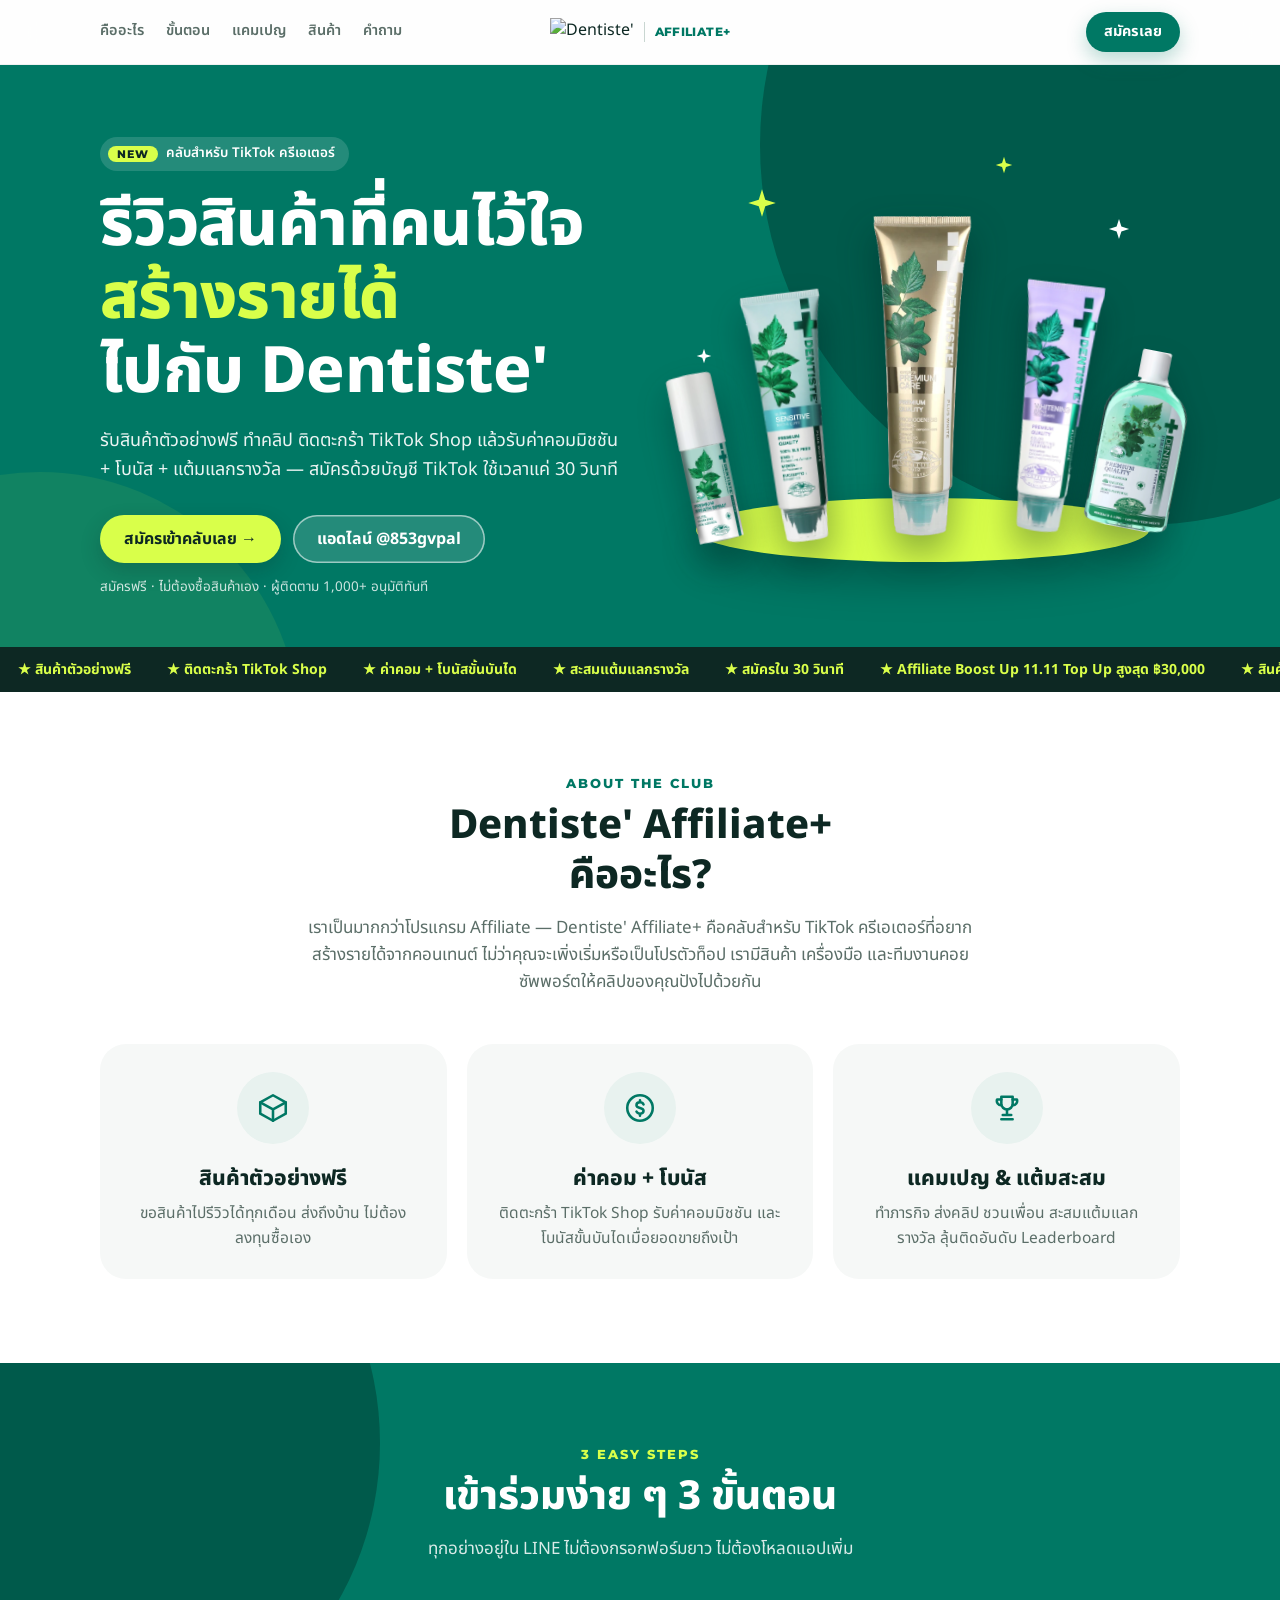
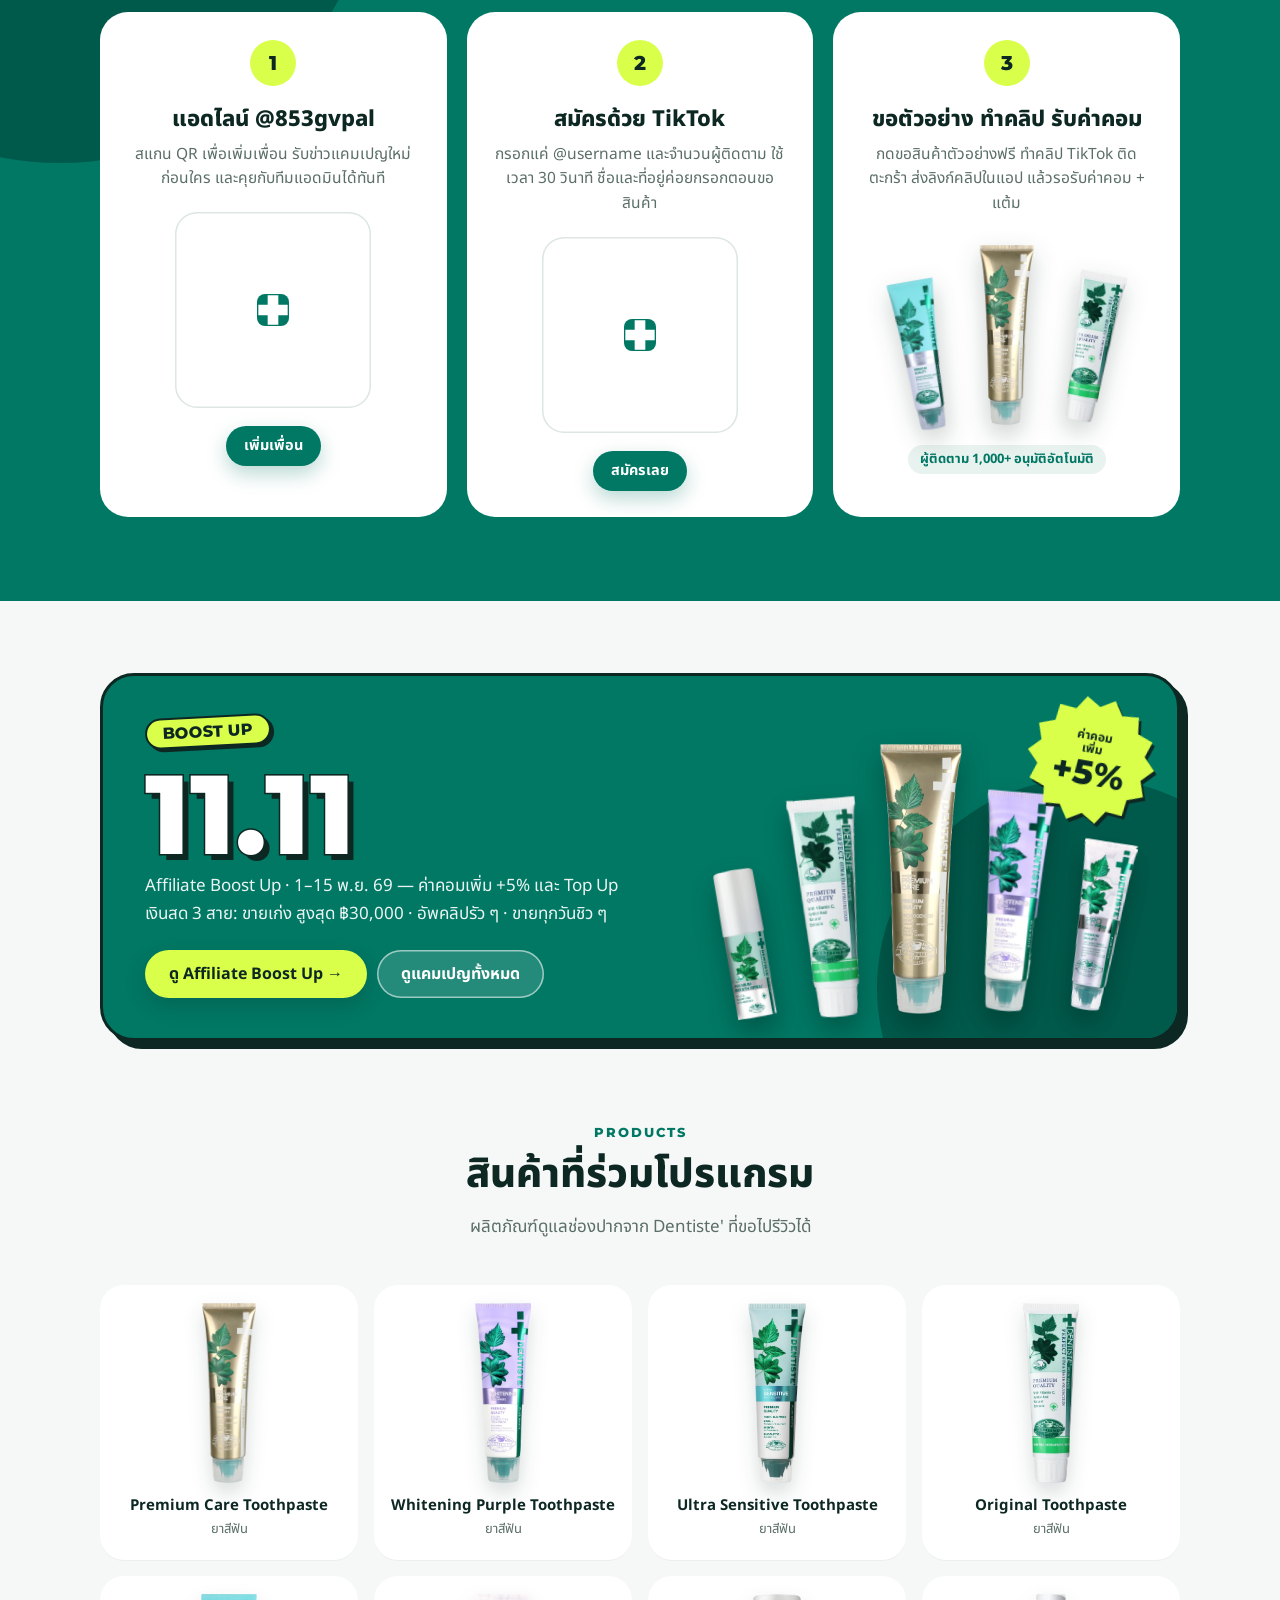
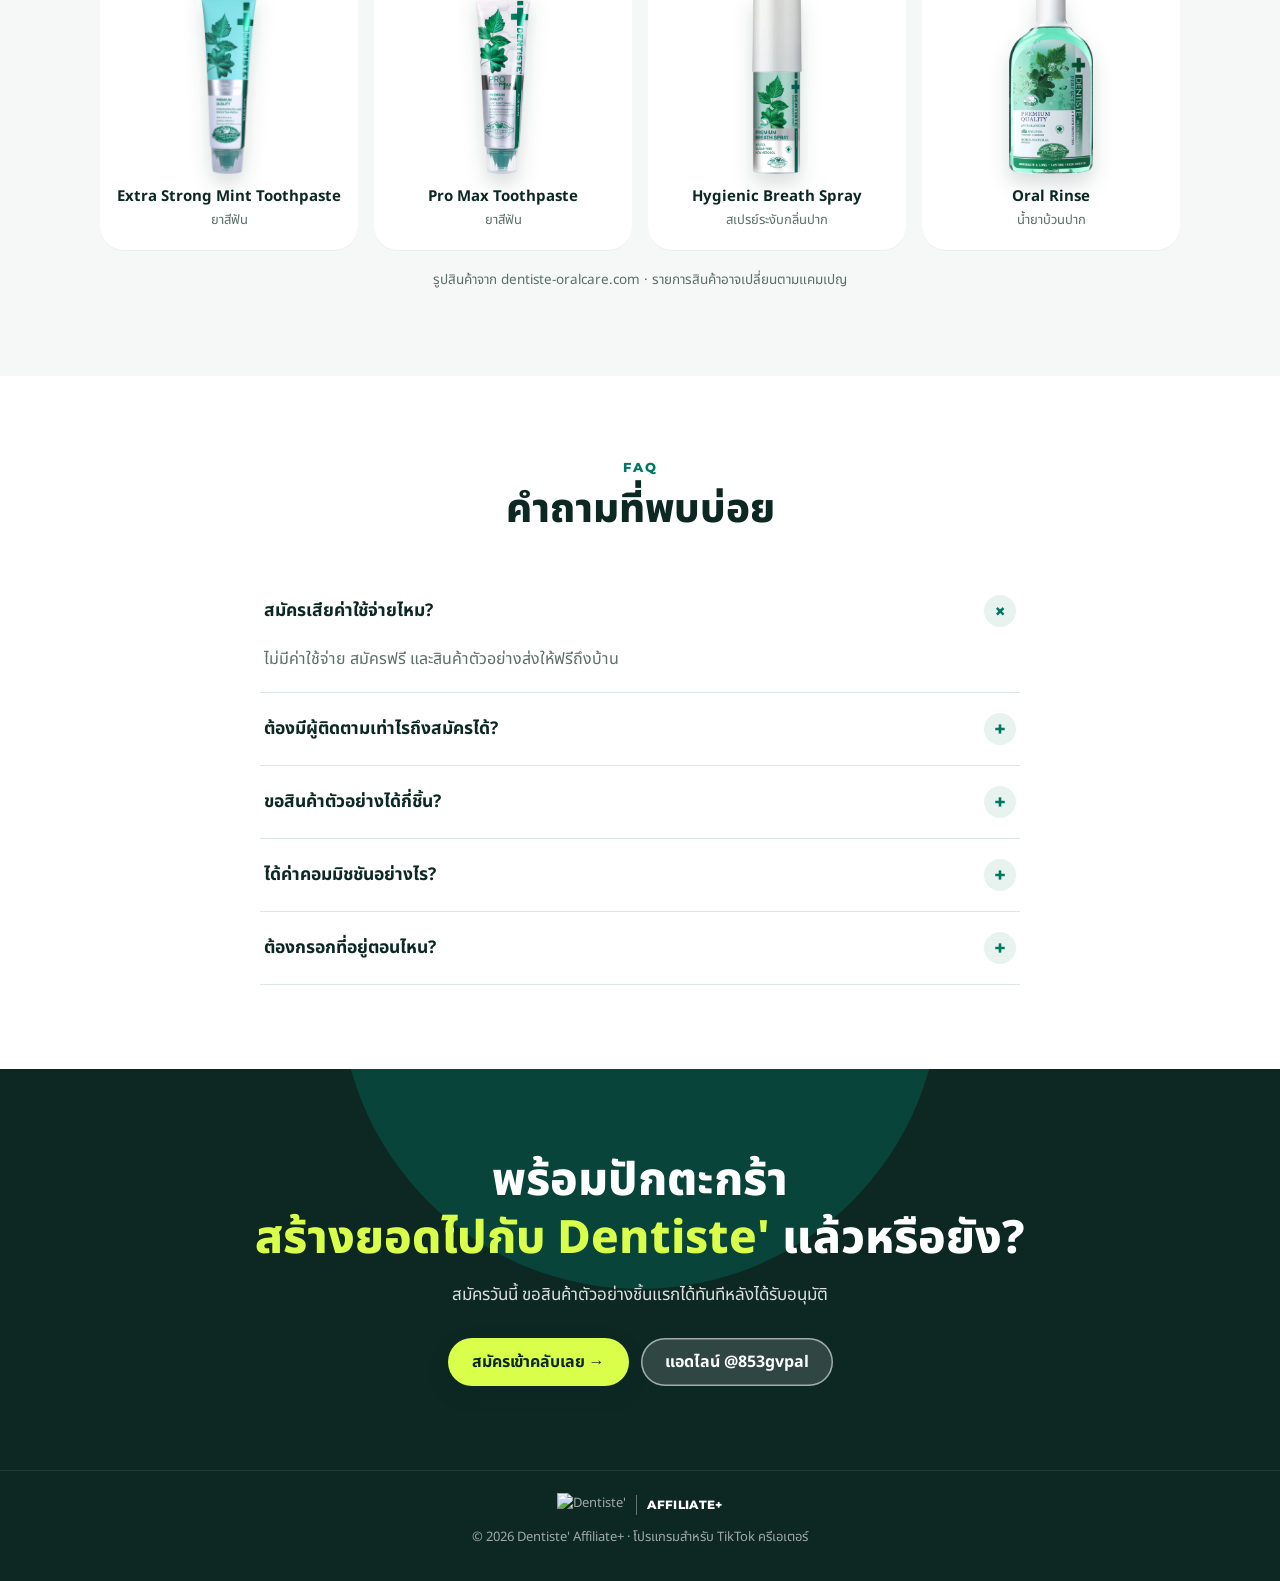
==== commit c87f61eb: "Fonts: revert landing to original (Noto Sans Thai + Montserrat)" ====
--- a/club/index.html
+++ b/club/index.html
@@ -11,16 +11,16 @@
 <meta name="theme-color" content="#007864">
 <link rel="icon" href="/logo-green.png">
 <link rel="preconnect" href="https://fonts.googleapis.com"><link rel="preconnect" href="https://fonts.gstatic.com" crossorigin>
-<link href="https://fonts.googleapis.com/css2?family=Kanit:wght@300;400;500;600;700;800;900&family=Montserrat:wght@800&display=swap" rel="stylesheet">
+<link href="https://fonts.googleapis.com/css2?family=Montserrat:wght@700;800&family=Noto+Sans+Thai:wght@400;500;600;700;800&display=swap" rel="stylesheet">
 <style>
   :root { --g: #007864; --gd: #005A4B; --gt: #E8F2EF; --lime: #D9FF4A; --ink: #0D2823; --mute: #5B6E68; --line: #DDE6E2; --bg: #F6F8F7; }
   * { box-sizing: border-box; }
   html { scroll-behavior: smooth; }
-  body { margin: 0; font-family: "Kanit", sans-serif; color: var(--ink); background: var(--bg); -webkit-font-smoothing: antialiased; line-height: 1.6; }
+  body { margin: 0; font-family: 'Noto Sans Thai', system-ui, sans-serif; color: var(--ink); background: var(--bg); -webkit-font-smoothing: antialiased; line-height: 1.6; }
   a { color: inherit; }
   img { max-width: 100%; display: block; }
   .wrap { max-width: 1120px; margin: 0 auto; padding: 0 20px; }
-  .mont { font-family: "Kanit", sans-serif; }
+  .mont { font-family: 'Montserrat', 'Noto Sans Thai', sans-serif; }
 
   /* top bar */
   .top { position: sticky; top: 0; z-index: 20; background: rgba(255, 255, 255, .86); -webkit-backdrop-filter: blur(18px) saturate(180%); backdrop-filter: blur(18px) saturate(180%); border-bottom: 1px solid rgba(13, 40, 35, .06); }
@@ -33,7 +33,7 @@
   .nav a { text-decoration: none; color: var(--mute); }
   .nav a:hover { color: var(--g); }
   .top .cta { grid-column: 3; justify-self: end; }
-  .btn { display: inline-flex; align-items: center; justify-content: center; gap: 8px; min-height: 48px; padding: 0 24px; border-radius: 999px; font: 700 16px "Kanit", sans-serif; text-decoration: none; border: 0; cursor: pointer; transition: transform .15s, box-shadow .15s; }
+  .btn { display: inline-flex; align-items: center; justify-content: center; gap: 8px; min-height: 48px; padding: 0 24px; border-radius: 999px; font: 700 16px 'Noto Sans Thai', sans-serif; text-decoration: none; border: 0; cursor: pointer; transition: transform .15s, box-shadow .15s; }
   .btn:active { transform: scale(.97); }
   .btn.pri { background: var(--g); color: #fff; box-shadow: 0 8px 20px rgba(0, 120, 100, .28); }
   .btn.lime { background: var(--lime); color: var(--ink); box-shadow: 0 8px 20px rgba(13, 40, 35, .22); }
@@ -47,7 +47,7 @@
   .hero::after { content: ''; position: absolute; width: 520px; height: 520px; border-radius: 50%; background: rgba(217, 255, 74, .08); left: -220px; bottom: -300px; }
   .hero .wrap { position: relative; z-index: 1; display: grid; grid-template-columns: 1.05fr 1fr; gap: 24px; align-items: center; padding-top: 72px; padding-bottom: 48px; }
   .eyebrow { display: inline-flex; align-items: center; gap: 8px; background: rgba(255, 255, 255, .14); border-radius: 999px; padding: 6px 14px 6px 8px; font-size: 13.5px; font-weight: 600; }
-  .eyebrow b { background: var(--lime); color: var(--ink); border-radius: 999px; padding: 1px 9px; font: 800 11px "Kanit", sans-serif; letter-spacing: .08em; }
+  .eyebrow b { background: var(--lime); color: var(--ink); border-radius: 999px; padding: 1px 9px; font: 800 11px 'Montserrat', sans-serif; letter-spacing: .08em; }
   .hero h1 { margin: 18px 0 0; font-size: clamp(38px, 5.6vw, 64px); line-height: 1.15; font-weight: 800; letter-spacing: -.01em; }
   .hero h1 .hl { color: var(--lime); }
   .hero p.lead { margin: 18px 0 0; font-size: 18px; opacity: .92; max-width: 520px; }
@@ -59,7 +59,7 @@
   @keyframes fl { 0%, 100% { translate: 0 0; } 50% { translate: 0 -8px; } }
   .spk { position: absolute; animation: tw 2.6s ease-in-out infinite; }
   @keyframes tw { 0%, 100% { opacity: .35; scale: .75; } 50% { opacity: 1; scale: 1.1; } }
-  .ticker { position: relative; z-index: 1; background: var(--ink); color: var(--lime); overflow: hidden; white-space: nowrap; font: 700 14px "Kanit", sans-serif; }
+  .ticker { position: relative; z-index: 1; background: var(--ink); color: var(--lime); overflow: hidden; white-space: nowrap; font: 700 14px 'Noto Sans Thai', sans-serif; }
   .ticker div { display: inline-block; padding: 12px 0; animation: tk 32s linear infinite; }
   .ticker span { margin: 0 18px; }
   @keyframes tk { to { transform: translateX(-50%); } }
@@ -73,7 +73,7 @@
   }
 
   section { padding: 84px 0; }
-  .sec-k { font: 800 12.5px "Kanit", sans-serif; letter-spacing: .16em; color: var(--g); text-transform: uppercase; text-align: center; }
+  .sec-k { font: 800 12.5px 'Montserrat', sans-serif; letter-spacing: .16em; color: var(--g); text-transform: uppercase; text-align: center; }
   .sec-t { margin: 10px auto 0; text-align: center; font-size: clamp(28px, 3.6vw, 40px); line-height: 1.25; font-weight: 800; max-width: 760px; }
   .sec-s { margin: 14px auto 0; text-align: center; color: var(--mute); font-size: 17px; max-width: 680px; }
 
@@ -95,7 +95,7 @@
   .steps .sec-s { color: rgba(255, 255, 255, .85); }
   .sgrid { display: grid; grid-template-columns: repeat(3, 1fr); gap: 20px; margin-top: 48px; }
   .step { background: #fff; color: var(--ink); border-radius: 28px; padding: 28px 24px 26px; text-align: center; display: flex; flex-direction: column; align-items: center; }
-  .step .n { width: 46px; height: 46px; border-radius: 50%; background: var(--lime); display: grid; place-items: center; font: 800 20px "Kanit", sans-serif; }
+  .step .n { width: 46px; height: 46px; border-radius: 50%; background: var(--lime); display: grid; place-items: center; font: 800 20px 'Montserrat', sans-serif; }
   .step h3 { margin: 16px 0 6px; font-size: 22px; font-weight: 800; }
   .step p { margin: 0; color: var(--mute); font-size: 15.5px; }
   .qr { margin: 20px 0 0; width: 196px; height: 196px; padding: 14px; border-radius: 22px; background: #fff; box-shadow: inset 0 0 0 1.5px var(--line); position: relative; }
@@ -112,13 +112,13 @@
   .camp { padding: 72px 0 0; }
   .cbox { position: relative; overflow: hidden; border-radius: 34px; background: var(--g); color: #fff; display: grid; grid-template-columns: 1.1fr 1fr; align-items: center; border: 3px solid var(--ink); box-shadow: 8px 8px 0 var(--ink); }
   .cbox .tx { padding: 40px 42px; position: relative; z-index: 1; }
-  .cbox .tag { display: inline-block; background: var(--lime); color: var(--ink); font: 800 16px "Kanit", sans-serif; padding: 4px 16px; border-radius: 999px; border: 2px solid var(--ink); box-shadow: 3px 3px 0 var(--ink); transform: rotate(-3deg); }
-  .cbox .big { font: 800 clamp(64px, 9vw, 112px) "Kanit", sans-serif; line-height: .95; margin: 14px 0 6px; -webkit-text-stroke: 3px var(--ink); paint-order: stroke fill; text-shadow: 6px 6px 0 var(--ink); }
+  .cbox .tag { display: inline-block; background: var(--lime); color: var(--ink); font: 800 16px 'Montserrat', sans-serif; padding: 4px 16px; border-radius: 999px; border: 2px solid var(--ink); box-shadow: 3px 3px 0 var(--ink); transform: rotate(-3deg); }
+  .cbox .big { font: 800 clamp(64px, 9vw, 112px) 'Montserrat', sans-serif; line-height: .95; margin: 14px 0 6px; -webkit-text-stroke: 3px var(--ink); paint-order: stroke fill; text-shadow: 6px 6px 0 var(--ink); }
   .cbox p { margin: 6px 0 22px; font-size: 17px; opacity: .92; }
   .cbox .burst { position: absolute; right: 22px; top: 20px; z-index: 2; width: 128px; height: 128px; transform: rotate(10deg); filter: drop-shadow(3px 3px 0 var(--ink)); }
   .cbox .burst div { width: 100%; height: 100%; background: var(--lime); color: var(--ink); clip-path: polygon(100% 50%, 90.9% 59.3%, 95% 71.7%, 82.8% 76.2%, 81.2% 89.1%, 68.2% 87.8%, 61.1% 98.7%, 50% 92%, 38.9% 98.7%, 31.8% 87.8%, 18.8% 89.1%, 17.2% 76.2%, 5% 71.7%, 9.1% 59.3%, 0% 50%, 9.1% 40.7%, 5% 28.3%, 17.2% 23.8%, 18.8% 10.9%, 31.8% 12.2%, 38.9% 1.3%, 50% 8%, 61.1% 1.3%, 68.2% 12.2%, 81.2% 10.9%, 82.8% 23.8%, 95% 28.3%, 90.9% 40.7%); display: flex; flex-direction: column; align-items: center; justify-content: center; text-align: center; }
   .cbox .burst span { font-size: 12px; font-weight: 700; line-height: 1.1; }
-  .cbox .burst b { font: 800 34px "Kanit", sans-serif; line-height: 1; }
+  .cbox .burst b { font: 800 34px 'Montserrat', sans-serif; line-height: 1; }
   .cbox .art { position: relative; height: 100%; min-height: 340px; }
   .cbox .art::before { content: ''; position: absolute; width: 420px; height: 420px; border-radius: 50%; background: var(--gd); right: -120px; bottom: -160px; }
   .cbox .art img { position: absolute; bottom: 24px; transform: translateX(-50%); transform-origin: 50% 100%; filter: drop-shadow(0 14px 14px rgba(0, 30, 25, .4)); }
@@ -141,7 +141,7 @@
   details { border-bottom: 1px solid var(--line); }
   summary { list-style: none; cursor: pointer; padding: 20px 4px; font-size: 17.5px; font-weight: 700; display: flex; justify-content: space-between; align-items: center; gap: 16px; }
   summary::-webkit-details-marker { display: none; }
-  summary::after { content: '+'; flex: none; width: 32px; height: 32px; border-radius: 50%; background: var(--gt); color: var(--g); display: grid; place-items: center; font: 700 20px "Kanit", sans-serif; transition: transform .2s; }
+  summary::after { content: '+'; flex: none; width: 32px; height: 32px; border-radius: 50%; background: var(--gt); color: var(--g); display: grid; place-items: center; font: 700 20px 'Montserrat', sans-serif; transition: transform .2s; }
   details[open] summary::after { transform: rotate(45deg); }
   details p { margin: 0 4px 20px; color: var(--mute); font-size: 16px; }
 
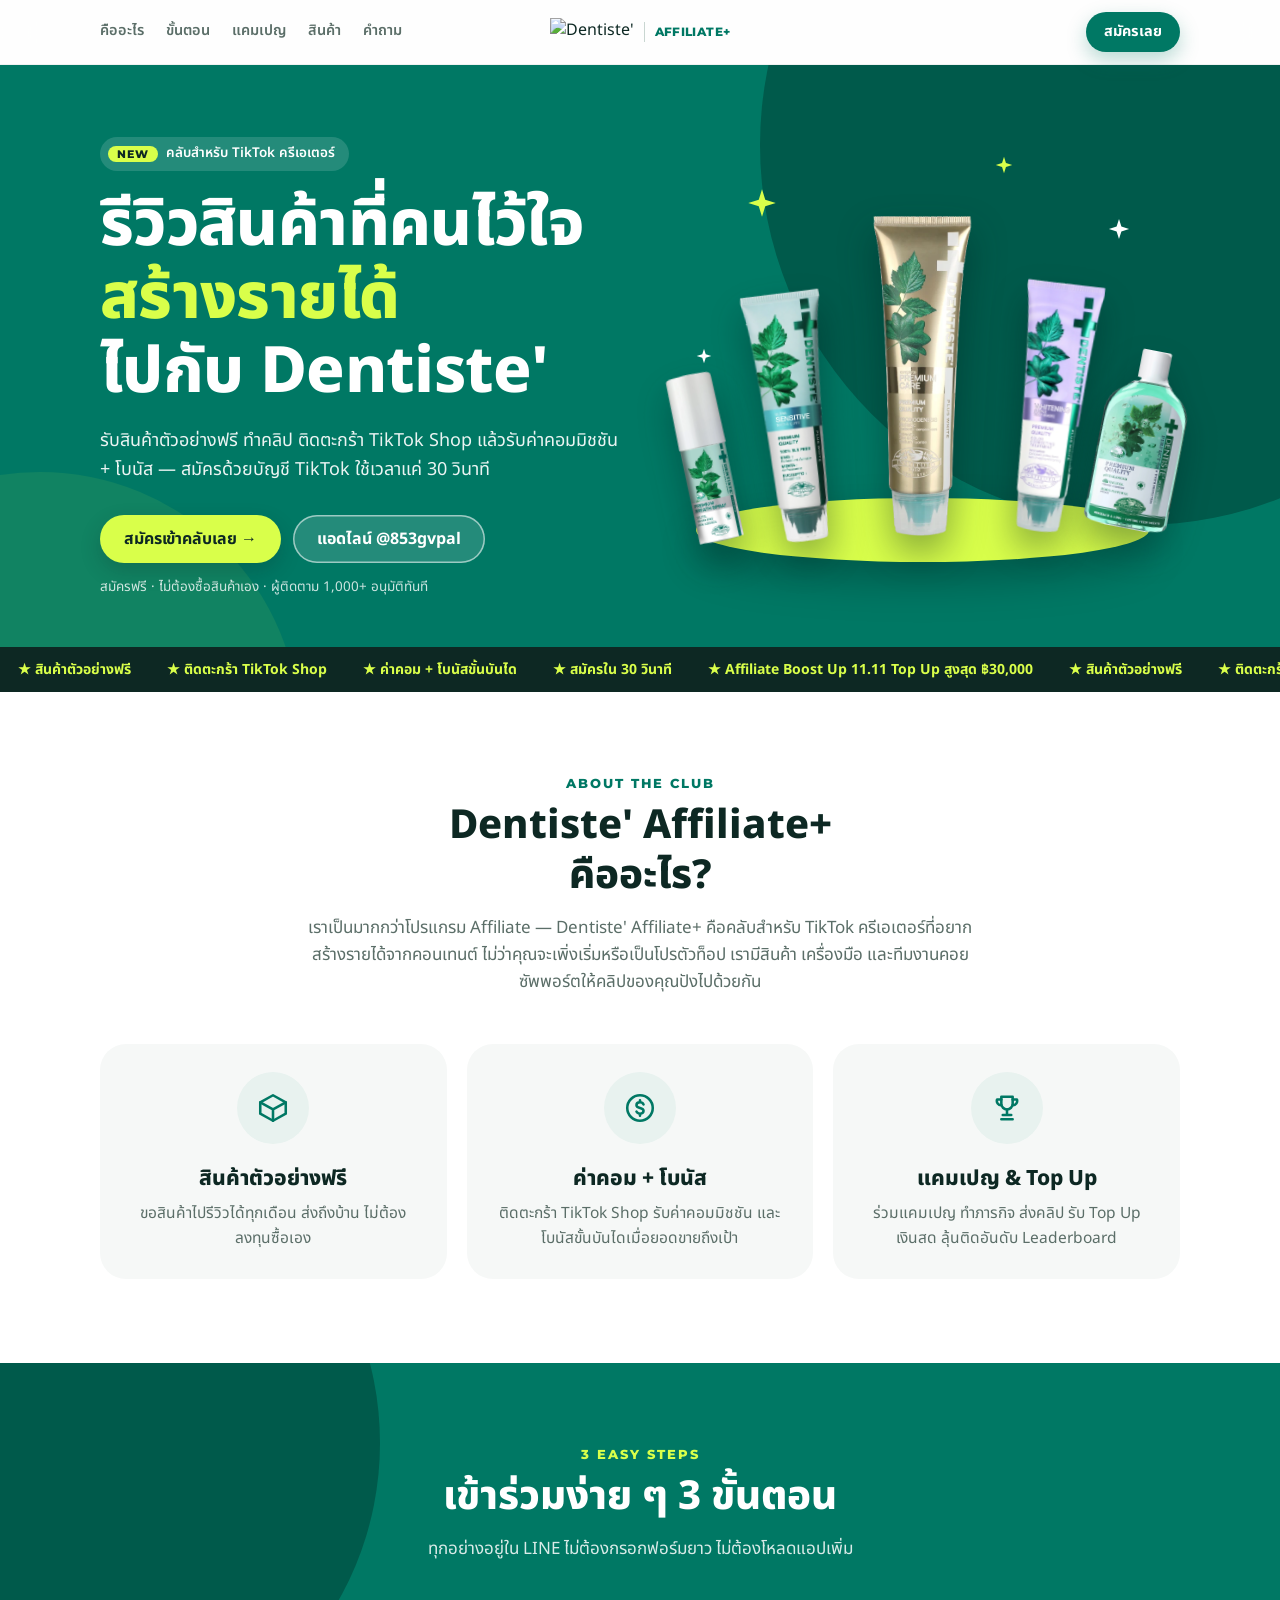
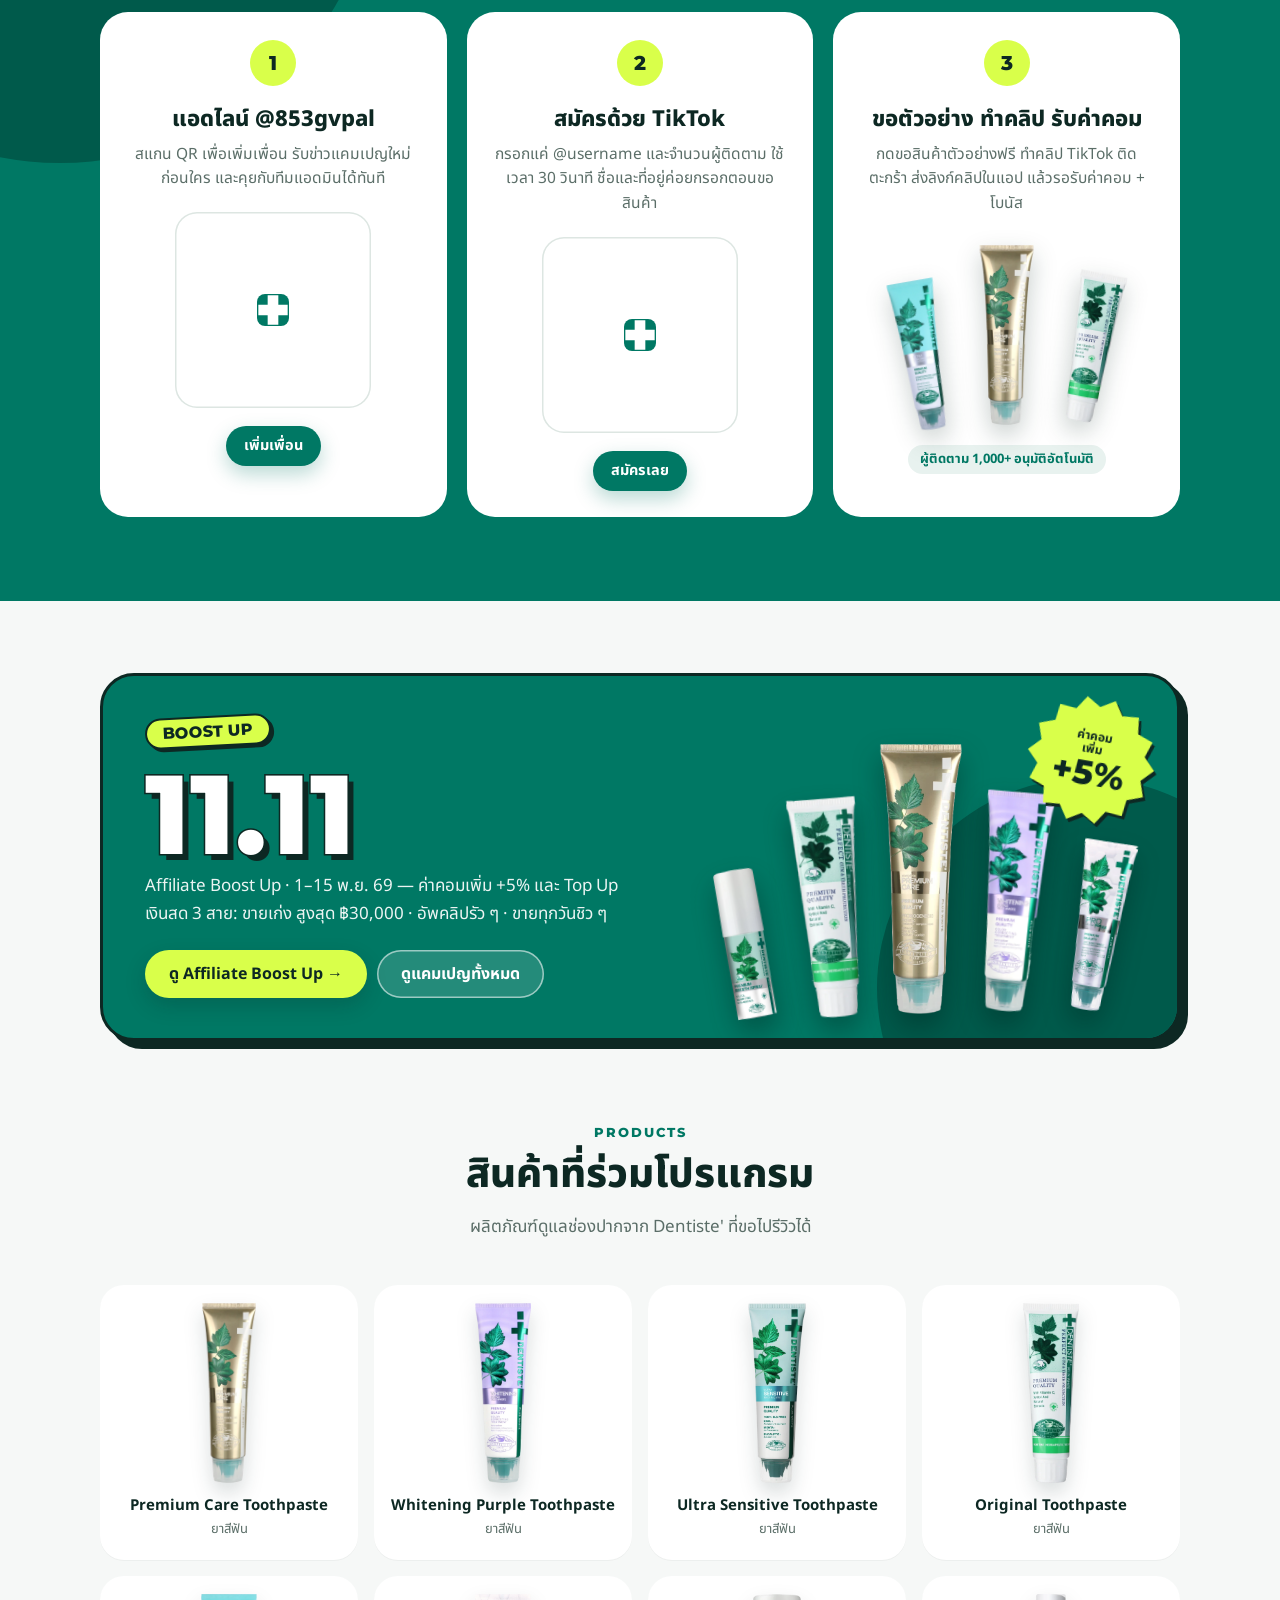
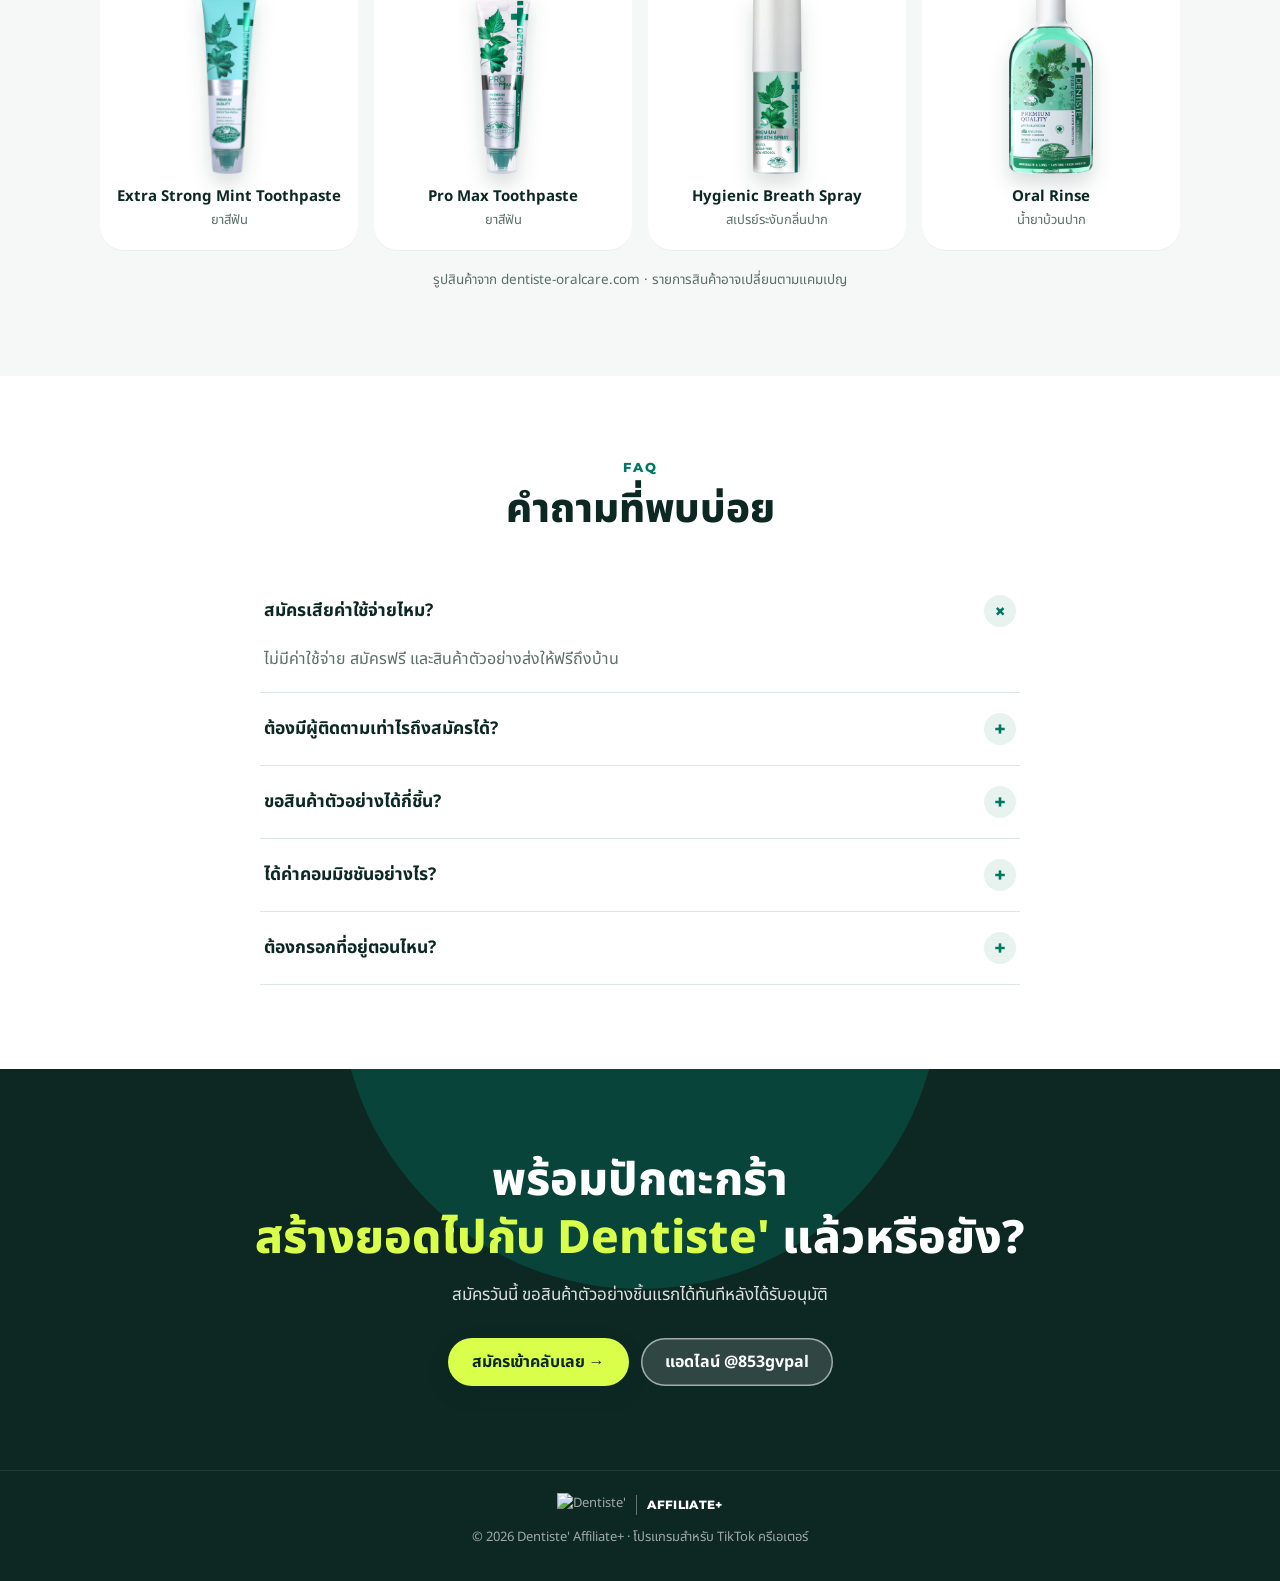
==== commit d6f2e0f6: "Landing: remove points (แต้ม) wording" ====
--- a/club/index.html
+++ b/club/index.html
@@ -177,7 +177,7 @@
     <div>
       <span class="eyebrow"><b>NEW</b>คลับสำหรับ TikTok ครีเอเตอร์</span>
       <h1>รีวิวสินค้าที่คนไว้ใจ<br><span class="hl">สร้างรายได้</span><br>ไปกับ Dentiste'</h1>
-      <p class="lead">รับสินค้าตัวอย่างฟรี ทำคลิป ติดตะกร้า TikTok Shop แล้วรับค่าคอมมิชชัน + โบนัส + แต้มแลกรางวัล — สมัครด้วยบัญชี TikTok ใช้เวลาแค่ 30 วินาที</p>
+      <p class="lead">รับสินค้าตัวอย่างฟรี ทำคลิป ติดตะกร้า TikTok Shop แล้วรับค่าคอมมิชชัน + โบนัส — สมัครด้วยบัญชี TikTok ใช้เวลาแค่ 30 วินาที</p>
       <div class="ctas"><a class="btn lime" href="https://liff.line.me/2012132241-ifUH9yrd?page=register&amp;c=landing">สมัครเข้าคลับเลย →</a><a class="btn ghost" href="https://line.me/R/ti/p/@853gvpal">แอดไลน์ @853gvpal</a></div>
       <div class="note">สมัครฟรี · ไม่ต้องซื้อสินค้าเอง · ผู้ติดตาม 1,000+ อนุมัติทันที</div>
     </div>
@@ -191,7 +191,7 @@
       <svg class="spk" style="left:16%;top:40px;width:30px;height:30px;animation-delay:0.2s" viewBox="0 0 24 24"><path d="M12 1l2.6 8.4L23 12l-8.4 2.6L12 23l-2.6-8.4L1 12l8.4-2.6z" fill="#D9FF4A"/></svg><svg class="spk" style="left:86%;top:70px;width:22px;height:22px;animation-delay:1s" viewBox="0 0 24 24"><path d="M12 1l2.6 8.4L23 12l-8.4 2.6L12 23l-2.6-8.4L1 12l8.4-2.6z" fill="#fff"/></svg><svg class="spk" style="left:64%;top:8px;width:18px;height:18px;animation-delay:1.6s" viewBox="0 0 24 24"><path d="M12 1l2.6 8.4L23 12l-8.4 2.6L12 23l-2.6-8.4L1 12l8.4-2.6z" fill="#D9FF4A"/></svg><svg class="spk" style="left:6%;top:200px;width:16px;height:16px;animation-delay:0.8s" viewBox="0 0 24 24"><path d="M12 1l2.6 8.4L23 12l-8.4 2.6L12 23l-2.6-8.4L1 12l8.4-2.6z" fill="#fff"/></svg>
     </div>
   </div>
-  <div class="ticker" aria-hidden="true"><div><span>★ สินค้าตัวอย่างฟรี</span><span>★ ติดตะกร้า TikTok Shop</span><span>★ ค่าคอม + โบนัสขั้นบันได</span><span>★ สะสมแต้มแลกรางวัล</span><span>★ สมัครใน 30 วินาที</span><span>★ Affiliate Boost Up 11.11 Top Up สูงสุด ฿30,000</span><span>★ สินค้าตัวอย่างฟรี</span><span>★ ติดตะกร้า TikTok Shop</span><span>★ ค่าคอม + โบนัสขั้นบันได</span><span>★ สะสมแต้มแลกรางวัล</span><span>★ สมัครใน 30 วินาที</span><span>★ Affiliate Boost Up 11.11 Top Up สูงสุด ฿30,000</span></div></div>
+  <div class="ticker" aria-hidden="true"><div><span>★ สินค้าตัวอย่างฟรี</span><span>★ ติดตะกร้า TikTok Shop</span><span>★ ค่าคอม + โบนัสขั้นบันได</span><span>★ สมัครใน 30 วินาที</span><span>★ Affiliate Boost Up 11.11 Top Up สูงสุด ฿30,000</span><span>★ สินค้าตัวอย่างฟรี</span><span>★ ติดตะกร้า TikTok Shop</span><span>★ ค่าคอม + โบนัสขั้นบันได</span><span>★ สมัครใน 30 วินาที</span><span>★ Affiliate Boost Up 11.11 Top Up สูงสุด ฿30,000</span></div></div>
 </section>
 
 <section class="about" id="about">
@@ -202,7 +202,7 @@
     <div class="perks">
       <div class="perk rv"><div class="ic"><svg viewBox="0 0 24 24"><path d="M21 8 12 3 3 8v8l9 5 9-5z"/><path d="M3 8l9 5 9-5M12 13v8"/></svg></div><h3>สินค้าตัวอย่างฟรี</h3><p>ขอสินค้าไปรีวิวได้ทุกเดือน ส่งถึงบ้าน ไม่ต้องลงทุนซื้อเอง</p></div>
       <div class="perk rv"><div class="ic"><svg viewBox="0 0 24 24"><circle cx="12" cy="12" r="9"/><path d="M14.5 9.5c-.5-1-1.4-1.5-2.5-1.5-1.5 0-2.5.8-2.5 2s1 1.6 2.5 2 2.5.8 2.5 2-1 2-2.5 2c-1.1 0-2-.5-2.5-1.5M12 6.5V8M12 16v1.5"/></svg></div><h3>ค่าคอม + โบนัส</h3><p>ติดตะกร้า TikTok Shop รับค่าคอมมิชชัน และโบนัสขั้นบันไดเมื่อยอดขายถึงเป้า</p></div>
-      <div class="perk rv"><div class="ic"><svg viewBox="0 0 24 24"><path d="M8 4h8v5a4 4 0 0 1-8 0z"/><path d="M8 6H5a3 3 0 0 0 3 4M16 6h3a3 3 0 0 1-3 4M12 13v4M8 20h8M9 17h6"/></svg></div><h3>แคมเปญ & แต้มสะสม</h3><p>ทำภารกิจ ส่งคลิป ชวนเพื่อน สะสมแต้มแลกรางวัล ลุ้นติดอันดับ Leaderboard</p></div>
+      <div class="perk rv"><div class="ic"><svg viewBox="0 0 24 24"><path d="M8 4h8v5a4 4 0 0 1-8 0z"/><path d="M8 6H5a3 3 0 0 0 3 4M16 6h3a3 3 0 0 1-3 4M12 13v4M8 20h8M9 17h6"/></svg></div><h3>แคมเปญ & Top Up</h3><p>ร่วมแคมเปญ ทำภารกิจ ส่งคลิป รับ Top Up เงินสด ลุ้นติดอันดับ Leaderboard</p></div>
     </div>
   </div>
 </section>
@@ -219,7 +219,7 @@
       <div class="step rv"><span class="n">2</span><h3>สมัครด้วย TikTok</h3><p>กรอกแค่ @username และจำนวนผู้ติดตาม ใช้เวลา 30 วินาที ชื่อและที่อยู่ค่อยกรอกตอนขอสินค้า</p>
         <a class="qr" href="https://liff.line.me/2012132241-ifUH9yrd?page=register&amp;c=landing" aria-label="สมัครสมาชิก"><svg data-qr="https://liff.line.me/2012132241-ifUH9yrd?page=register&amp;c=landing" aria-hidden="true"></svg><span class="mid"><div><svg width="18" height="18" viewBox="0 0 24 24"><path d="M8 1h8v7h7v8h-7v7H8v-7H1V8h7z" fill="#fff"/></svg></div></span></a>
         <a class="btn pri sm go" href="https://liff.line.me/2012132241-ifUH9yrd?page=register&amp;c=landing">สมัครเลย</a></div>
-      <div class="step rv"><span class="n">3</span><h3>ขอตัวอย่าง ทำคลิป รับค่าคอม</h3><p>กดขอสินค้าตัวอย่างฟรี ทำคลิป TikTok ติดตะกร้า ส่งลิงก์คลิปในแอป แล้วรอรับค่าคอม + แต้ม</p>
+      <div class="step rv"><span class="n">3</span><h3>ขอตัวอย่าง ทำคลิป รับค่าคอม</h3><p>กดขอสินค้าตัวอย่างฟรี ทำคลิป TikTok ติดตะกร้า ส่งลิงก์คลิปในแอป แล้วรอรับค่าคอม + โบนัส</p>
         <div class="prod3" aria-hidden="true">
           <img src="/img/c/mint.webp" alt="" style="left:26%;height:150px;rotate:-10deg">
           <img src="/img/c/orig.webp" alt="" style="left:74%;height:150px;rotate:10deg">
@@ -267,7 +267,7 @@
       <details open><summary>สมัครเสียค่าใช้จ่ายไหม?</summary><p>ไม่มีค่าใช้จ่าย สมัครฟรี และสินค้าตัวอย่างส่งให้ฟรีถึงบ้าน</p></details>
       <details><summary>ต้องมีผู้ติดตามเท่าไรถึงสมัครได้?</summary><p>สมัครได้ทุกคนที่มีบัญชี TikTok ถ้ามีผู้ติดตาม 1,000 คนขึ้นไประบบอนุมัติให้อัตโนมัติ ถ้าน้อยกว่านั้นทีมงานจะตรวจสอบและแจ้งผลทาง LINE</p></details>
       <details><summary>ขอสินค้าตัวอย่างได้กี่ชิ้น?</summary><p>ขอได้ตามโควตาของแต่ละเดือน ดูจำนวนสิทธิ์ที่เหลือได้ในหน้า "สินค้า" ในแอป เมื่อได้รับของแล้วส่งลิงก์คลิปรีวิวเพื่อขอชิ้นต่อไป</p></details>
-      <details><summary>ได้ค่าคอมมิชชันอย่างไร?</summary><p>ติดตะกร้าสินค้า Dentiste' ใน TikTok Shop ค่าคอมจ่ายตามระบบ TikTok Shop และทีมงานนำยอดขายมาคำนวณโบนัสขั้นบันไดและแต้มให้ในแอป</p></details>
+      <details><summary>ได้ค่าคอมมิชชันอย่างไร?</summary><p>ติดตะกร้าสินค้า Dentiste' ใน TikTok Shop ค่าคอมจ่ายตามระบบ TikTok Shop และทีมงานนำยอดขายมาคำนวณโบนัสขั้นบันไดให้ในแอป</p></details>
       <details><summary>ต้องกรอกที่อยู่ตอนไหน?</summary><p>กรอกครั้งเดียวตอนขอสินค้าตัวอย่างชิ้นแรก ระบบจะจำไว้ให้ ครั้งต่อไปกดยืนยันได้เลย</p></details>
     </div>
   </div>
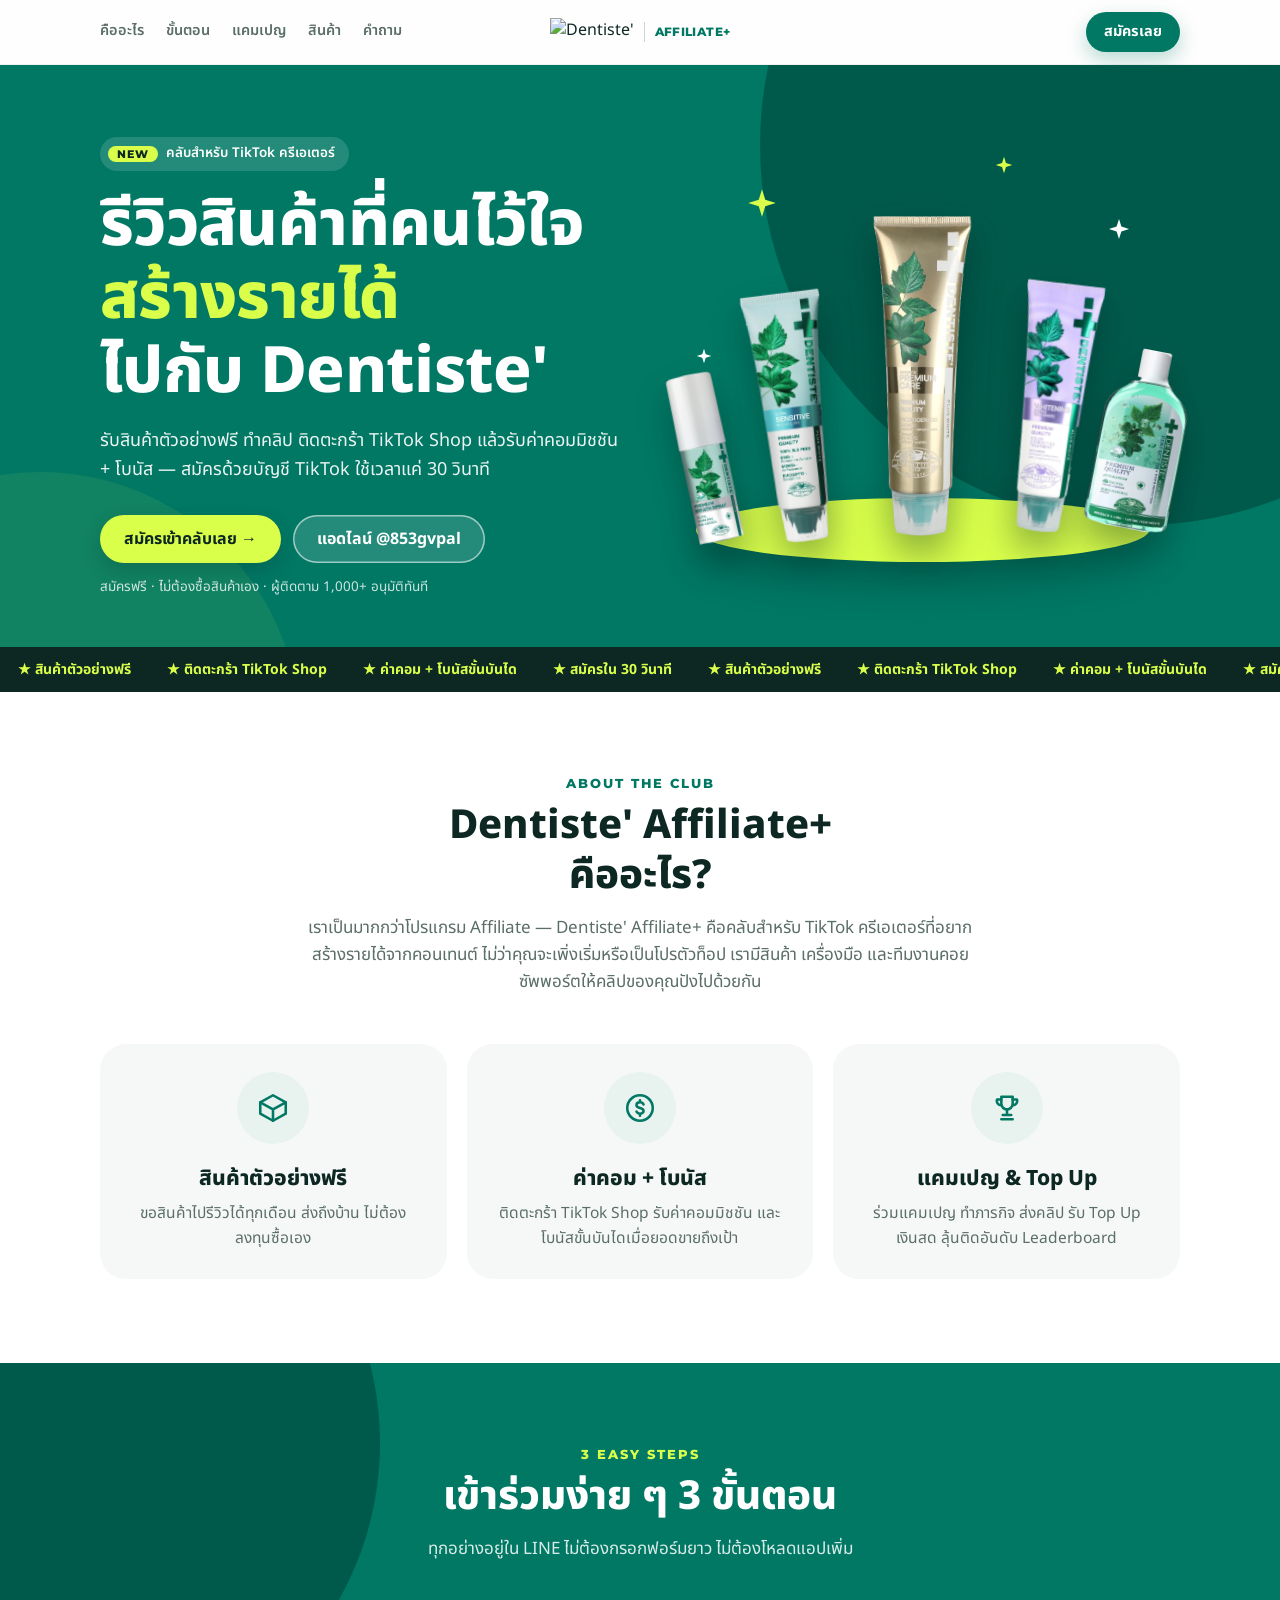
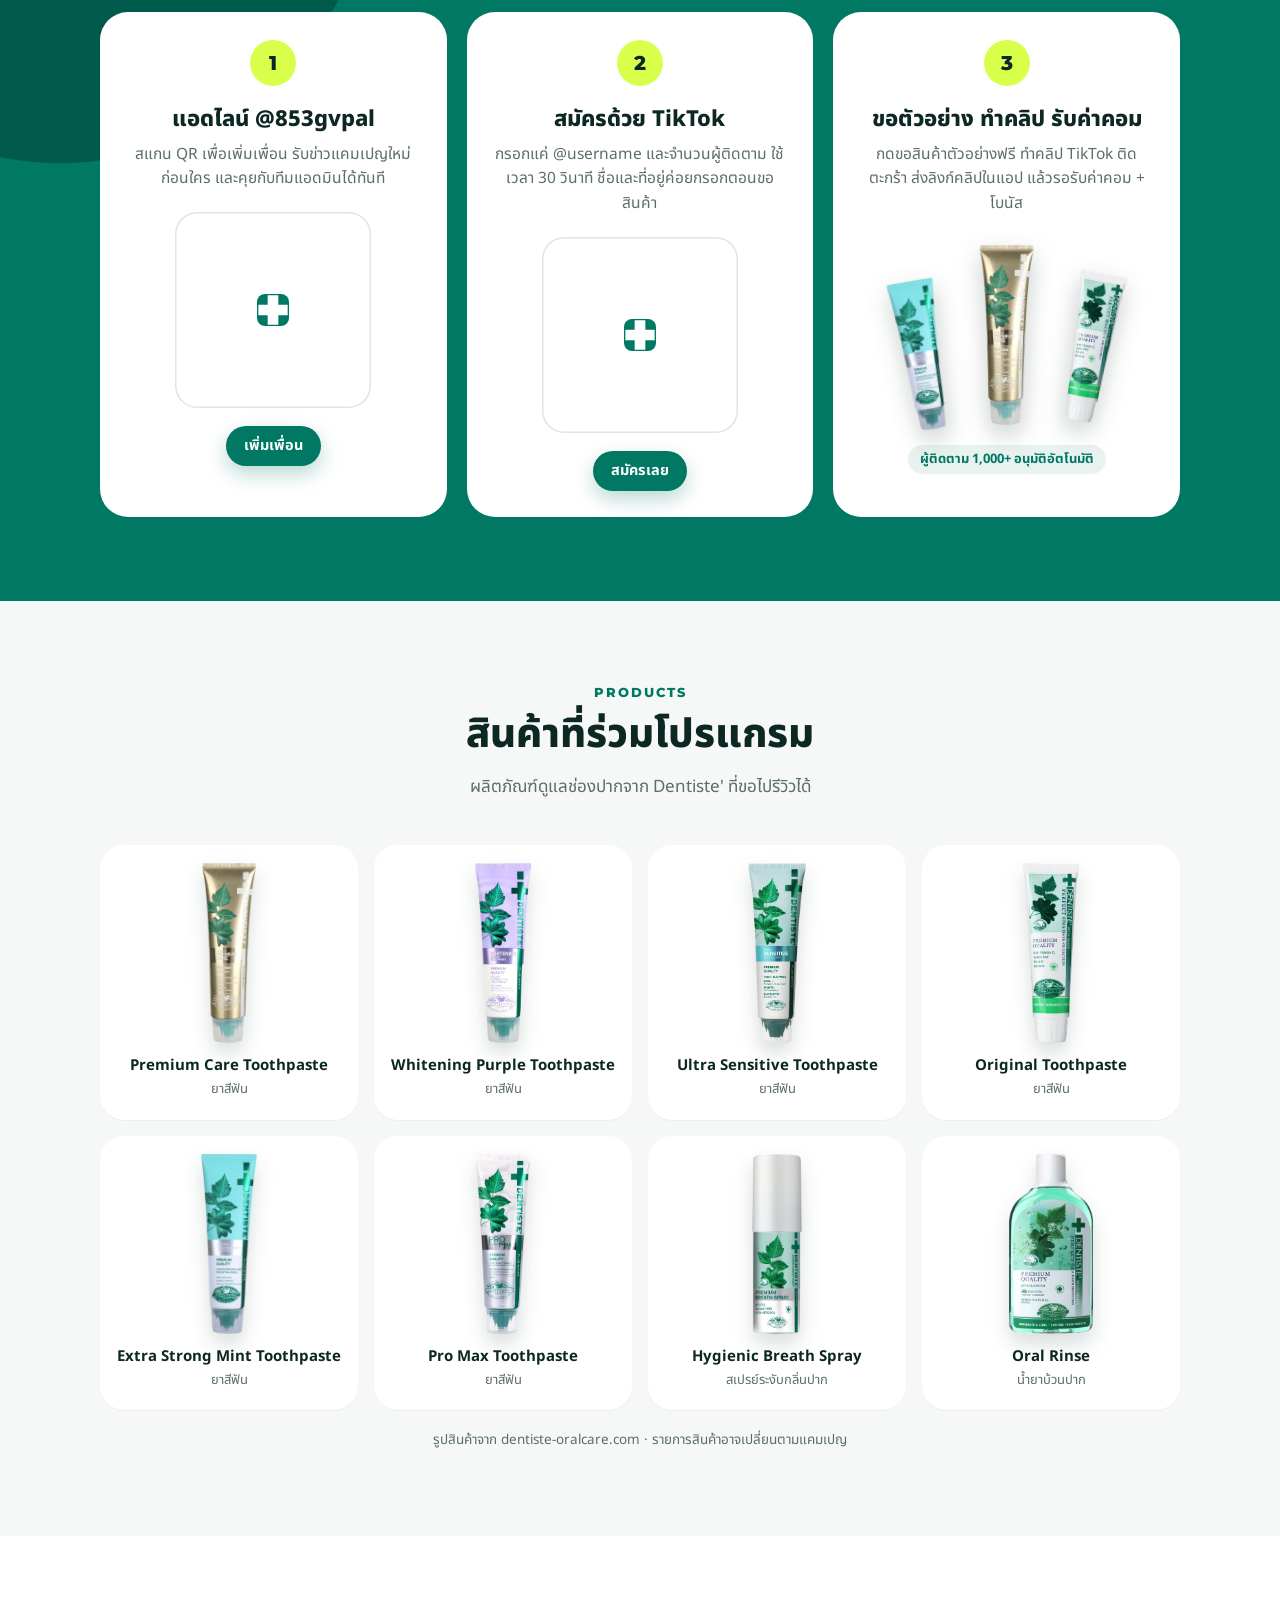
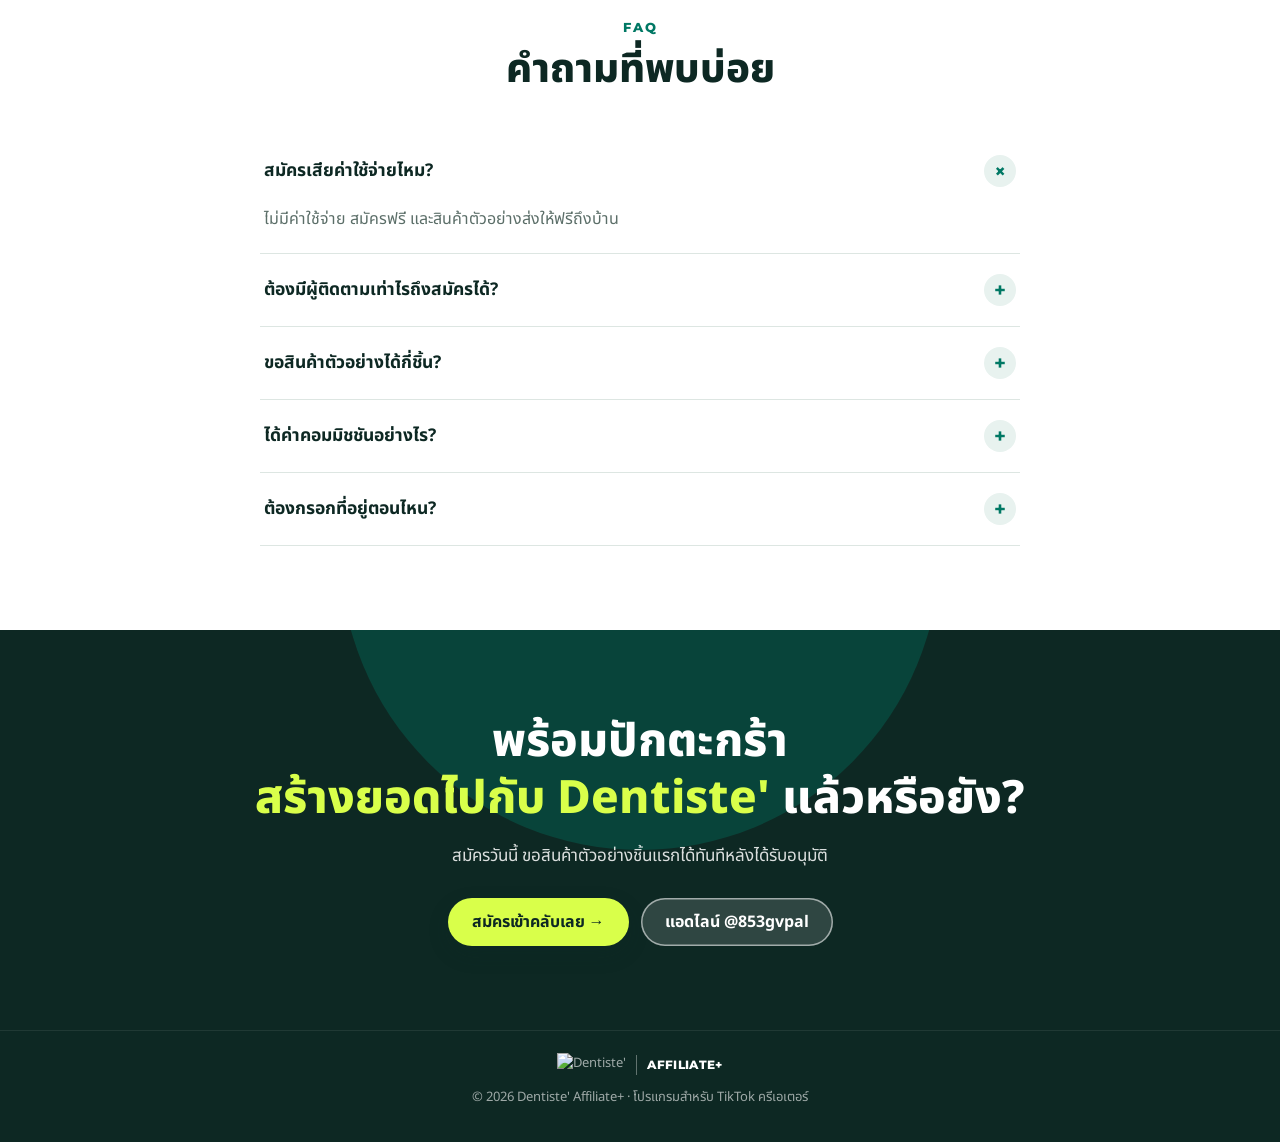
==== commit faa7f8c1: "Landing: close Boost Up 11.11 section Updated ticker content and added a temporary Boost Up 11.11 ca" ====
--- a/club/index.html
+++ b/club/index.html
@@ -191,7 +191,7 @@
       <svg class="spk" style="left:16%;top:40px;width:30px;height:30px;animation-delay:0.2s" viewBox="0 0 24 24"><path d="M12 1l2.6 8.4L23 12l-8.4 2.6L12 23l-2.6-8.4L1 12l8.4-2.6z" fill="#D9FF4A"/></svg><svg class="spk" style="left:86%;top:70px;width:22px;height:22px;animation-delay:1s" viewBox="0 0 24 24"><path d="M12 1l2.6 8.4L23 12l-8.4 2.6L12 23l-2.6-8.4L1 12l8.4-2.6z" fill="#fff"/></svg><svg class="spk" style="left:64%;top:8px;width:18px;height:18px;animation-delay:1.6s" viewBox="0 0 24 24"><path d="M12 1l2.6 8.4L23 12l-8.4 2.6L12 23l-2.6-8.4L1 12l8.4-2.6z" fill="#D9FF4A"/></svg><svg class="spk" style="left:6%;top:200px;width:16px;height:16px;animation-delay:0.8s" viewBox="0 0 24 24"><path d="M12 1l2.6 8.4L23 12l-8.4 2.6L12 23l-2.6-8.4L1 12l8.4-2.6z" fill="#fff"/></svg>
     </div>
   </div>
-  <div class="ticker" aria-hidden="true"><div><span>★ สินค้าตัวอย่างฟรี</span><span>★ ติดตะกร้า TikTok Shop</span><span>★ ค่าคอม + โบนัสขั้นบันได</span><span>★ สมัครใน 30 วินาที</span><span>★ Affiliate Boost Up 11.11 Top Up สูงสุด ฿30,000</span><span>★ สินค้าตัวอย่างฟรี</span><span>★ ติดตะกร้า TikTok Shop</span><span>★ ค่าคอม + โบนัสขั้นบันได</span><span>★ สมัครใน 30 วินาที</span><span>★ Affiliate Boost Up 11.11 Top Up สูงสุด ฿30,000</span></div></div>
+  <div class="ticker" aria-hidden="true"><div><span>★ สินค้าตัวอย่างฟรี</span><span>★ ติดตะกร้า TikTok Shop</span><span>★ ค่าคอม + โบนัสขั้นบันได</span><span>★ สมัครใน 30 วินาที</span><span>★ สินค้าตัวอย่างฟรี</span><span>★ ติดตะกร้า TikTok Shop</span><span>★ ค่าคอม + โบนัสขั้นบันได</span><span>★ สมัครใน 30 วินาที</span></div></div>
 </section>
 
 <section class="about" id="about">
@@ -230,6 +230,7 @@
   </div>
 </section>
 
+<template data-closed="boost-up-1111"><!-- ปิดแคมเปญ Boost Up 11.11 ชั่วคราว (4 พ.ย. 69) — ลบแท็ก template ออกเพื่อเปิดกลับ -->
 <div class="camp"><div class="wrap">
   <div class="cbox rv">
     <div class="burst"><div><span>ค่าคอม<br>เพิ่ม</span><b>+5%</b></div></div>
@@ -248,6 +249,7 @@
     </div>
   </div>
 </div></div>
+</template>
 
 <section id="products">
   <div class="wrap">
